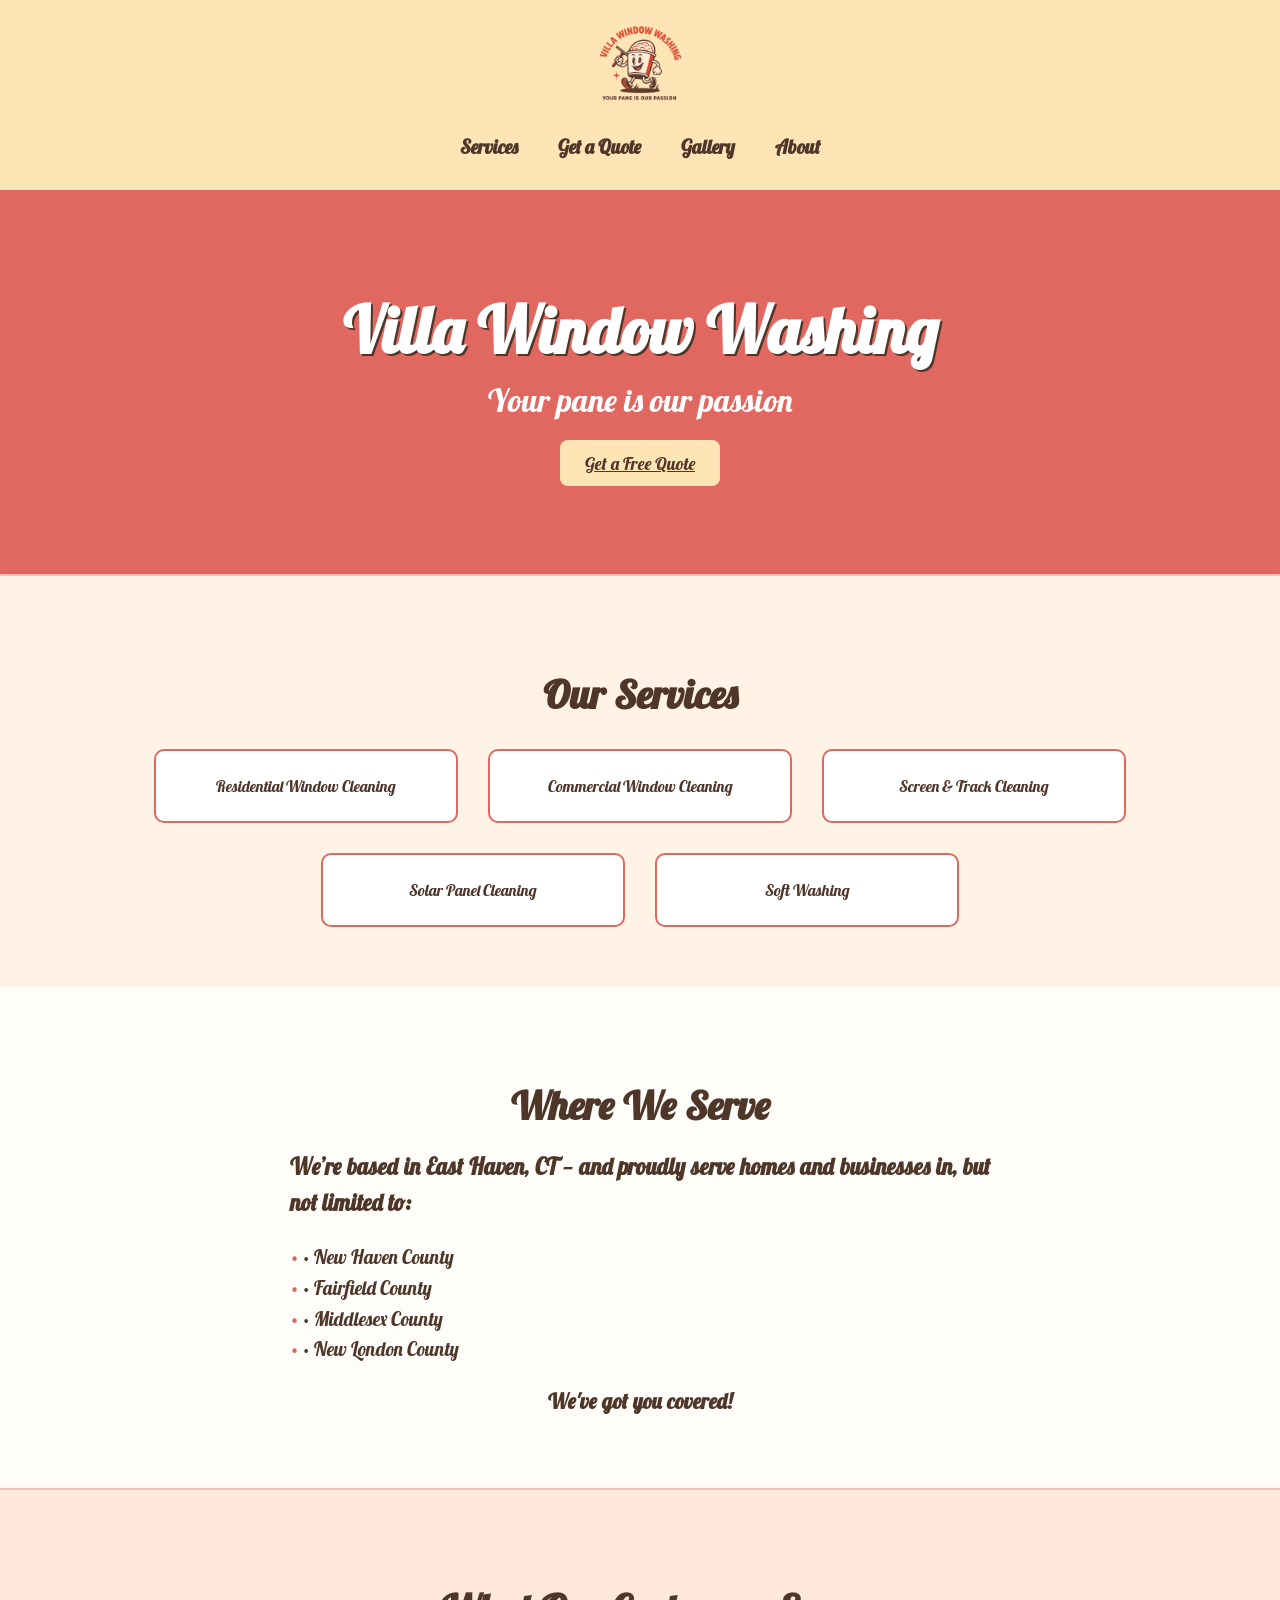
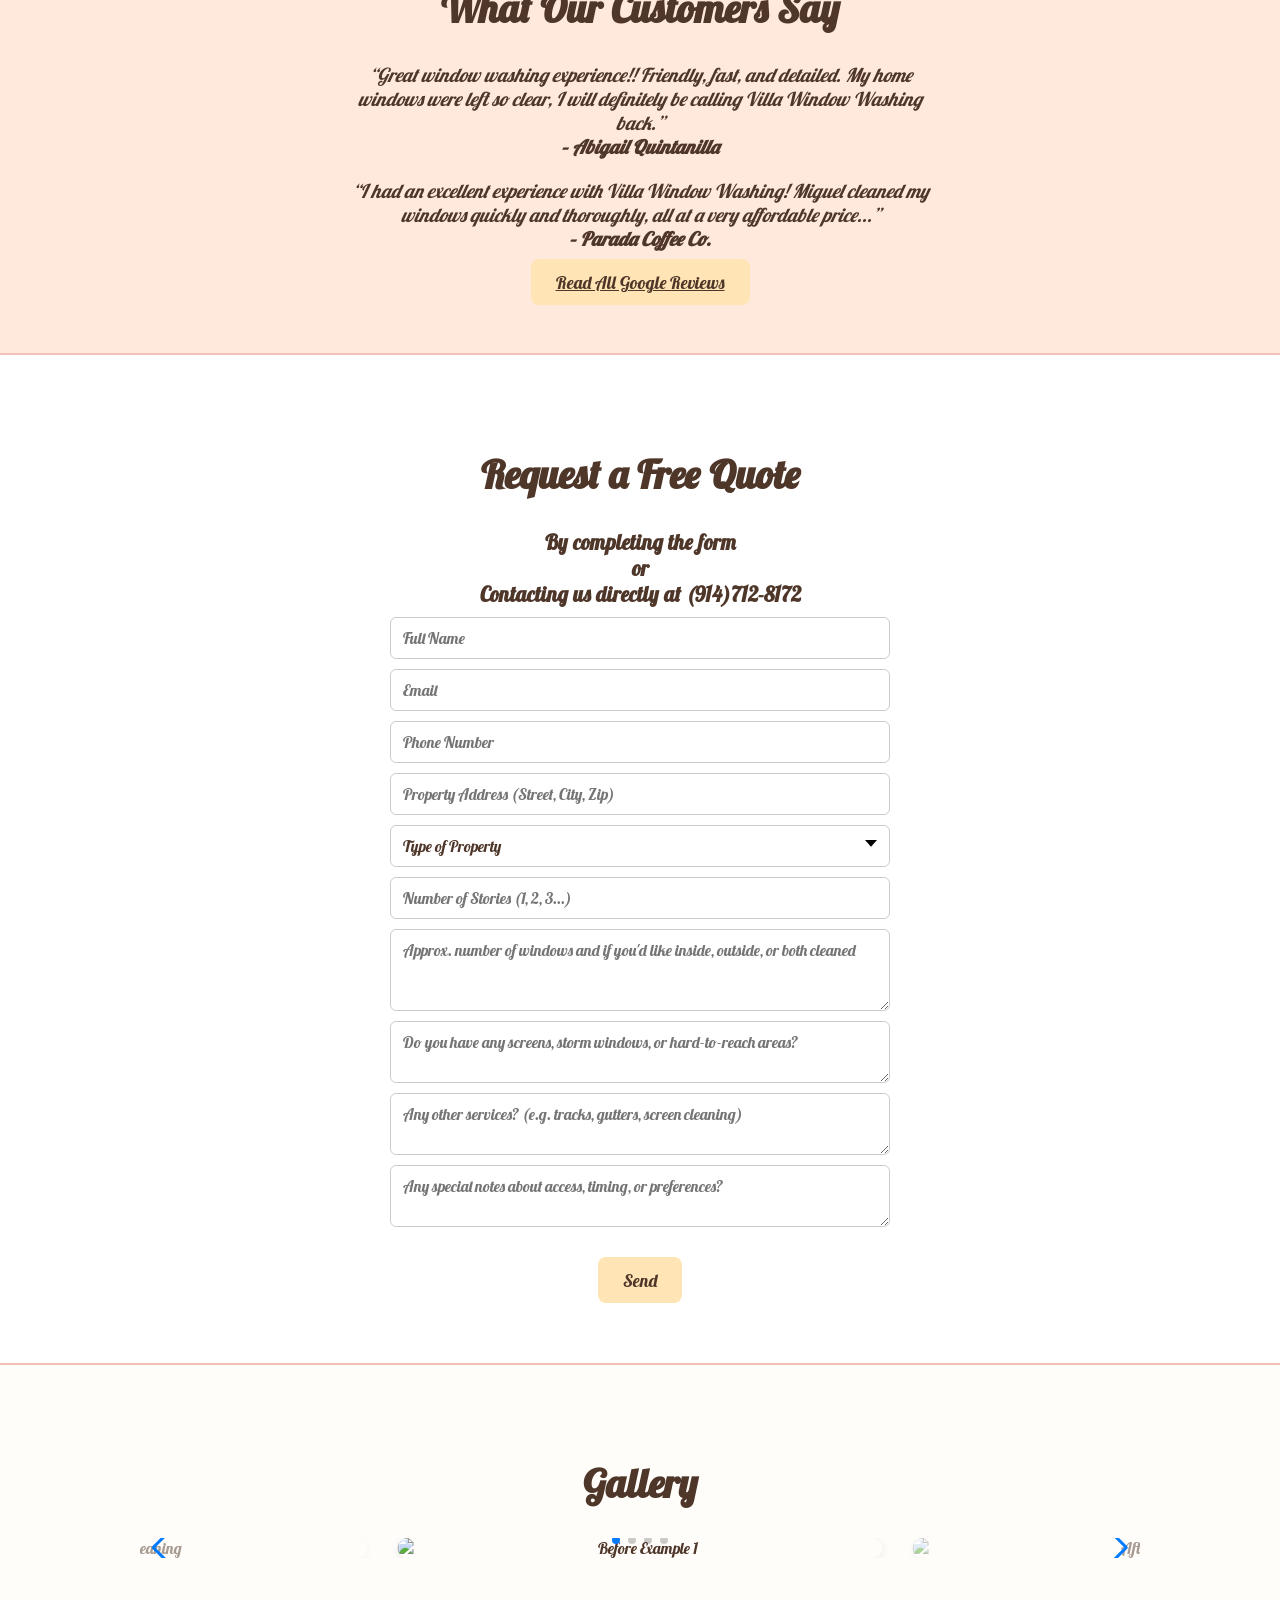
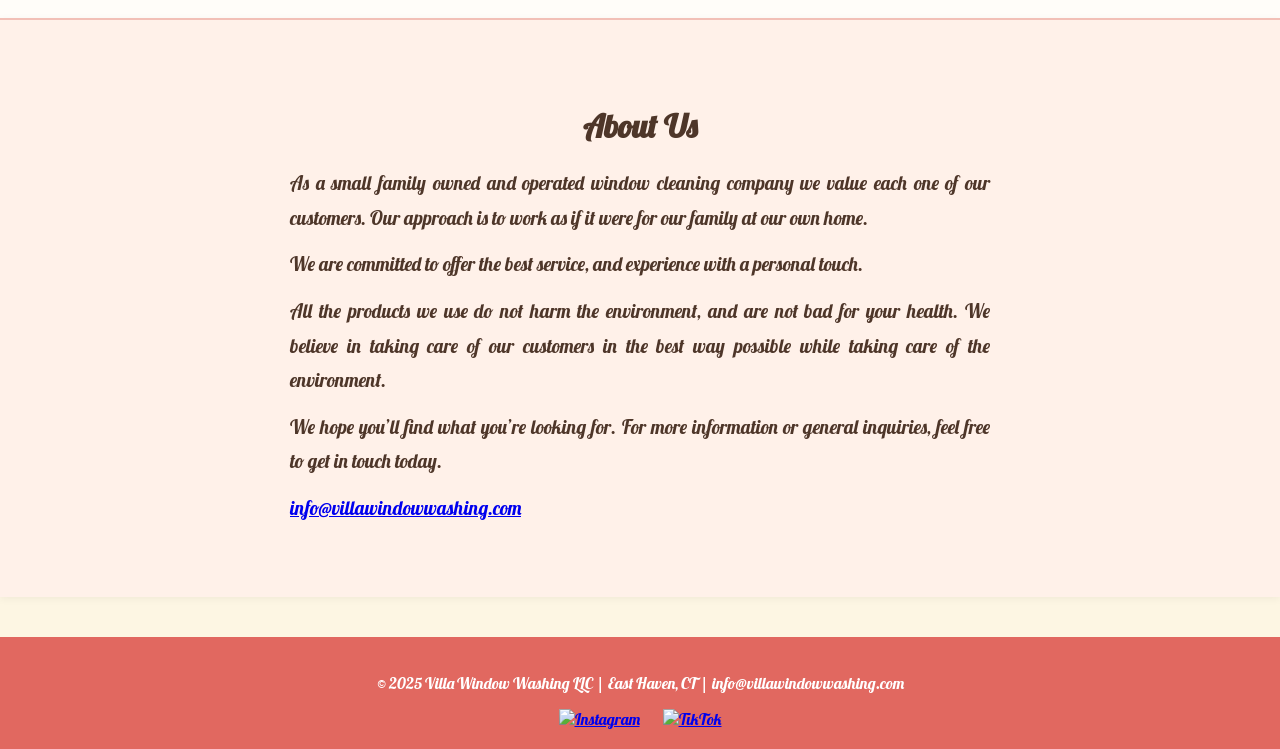
==== index.html @ 7e2fa20b "Update index.html" ====
<!DOCTYPE html>
<html lang="en">
<head>
  <meta charset="UTF-8" />
  <meta name="viewport" content="width=device-width, initial-scale=1.0" />

  <title>Villa Window Washing | East Haven Window Cleaning Services</title>

  <!-- SEO Meta Tags -->
  <meta name="description" content="Professional window cleaning in Southern Connecticut — serving East Haven, New Haven, Branford, Guilford & nearby towns. Free quotes!" />
  <meta name="keywords" content="window cleaning, Connecticut, New Haven, Fairfield CT, Clinton CT, Guilford CT, East Haven CT, window washing, Villa Window Washing, residential window cleaning, commercial window washing, villa window cleaning, commercial window cleaning" />
  <meta name="author" content="Villa Window Washing LLC" />
  <meta name="robots" content="index, follow" />
  <link rel="canonical" href="https://www.villawindowwashing.com/" />

  <!-- Favicon -->
  <link rel="icon" type="image/png" href="https://villawindowwashing.com/bucket3.png">

  <!-- Open Graph Meta Tags (for social sharing) -->
  <meta property="og:type" content="website" />
  <meta property="og:title" content="Villa Window Washing" />
  <meta property="og:description" content="Crystal-clear window cleaning for homes and businesses in Connecticut, satisfaction guaranteed." />
  <meta property="og:image" content="https://villawindowwashing.com/bucket6.png" />
  <meta property="og:url" content="https://villawindowwashing.com" />
  <meta property="og:site_name" content="Villa Window Washing" />

  <!-- Fonts -->
  <link href="https://fonts.googleapis.com/css2?family=Lobster&display=swap" rel="stylesheet" />

    <!-- Swiper CSS -->
<link rel="stylesheet" href="https://unpkg.com/swiper@8/swiper-bundle.min.css" />
  
  <!-- AOS Library -->
<link href="https://cdn.jsdelivr.net/npm/aos@2.3.4/dist/aos.css" rel="stylesheet">
<link rel="icon" type="image/png" href="bucket3.png">
</head>



  <style>
    body {
      margin: 0;
      font-family: 'Lobster', cursive;
      background-color: #fdf6e3;
      color: #4e3629;
    }

    header {
      background-color: #ffe4b5;
      position: sticky;
      top: 0;
      z-index: 1000;
      padding: 15px 0;
      text-align: center;
    }

    nav ul {
      list-style: none;
      padding: 0;
      display: flex;
      justify-content: center;
      gap: 40px;
    }

    nav a {
      text-decoration: none;
      color: #4e3629;
      font-weight: bold;
      font-size: 1.2em;
    }

    #hero {
      background-color: #e16860;
      text-align: center;
      padding: 100px 20px;
      color: white;
    }

    #hero h1 {
      font-size: 4em;
      margin: 0;
      text-shadow: 2px 2px 0 #4e3629;
    }

    #hero p {
      font-size: 2em;
      margin-top: 10px;
    }

    .cta-button {
      background-color: #ffe4b5;
      color: #4e3629;
      padding: 12px 25px;
      font-size: 1.1em;
      border: none;
      border-radius: 8px;
      margin-top: 25px;
      cursor: pointer;
      font-family: 'Lobster', cursive;
    }

    .section {
      padding: 60px 20px;
      text-align: center;
    }

    .section h2 {
      font-size: 2.5em;
      margin-bottom: 30px;
    }

    .services {
      display: flex;
      flex-wrap: wrap;
      justify-content: center;
      gap: 30px;
    }

    .service-box {
      background-color: #fff;
      border: 2px solid #e16860;
      padding: 25px;
      border-radius: 10px;
      width: 250px;
    }

    #testimonials blockquote {
      font-style: italic;
      font-size: 1.2em;
      margin: 20px auto;
      max-width: 600px;
    }
    
    #services,
    #about
      {
      scroll-margin-top: 100px; /* Adjust value based on your header height */
    }
    #quote
      {
      scroll-margin-top: 200px;
    }
    
    #gallery {
     scroll-margin-top: 200px;
    }

    #quote-form input,
    #quote-form select,
    #quote-form textarea {
        display: block;
        width: 90%;
        max-width: 500px;
        margin: 10px auto;
        padding: 10px 12px;
        font-size: 1em;
        font-family: 'Lobster', cursive;
        color: #4e3629;
        border: 1px solid #ccc;
        border-radius: 6px;
        background-color: #fff;
        box-sizing: border-box;
      }

  #quote-form select {
        appearance: none;
        background-image: url('data:image/svg+xml;utf8,<svg fill="black" viewBox="0 0 140 140" xmlns="http://www.w3.org/2000/svg"><polygon points="0,0 140,0 70,80" /></svg>');
        background-repeat: no-repeat;
        background-position: right 12px center;
        background-size: 12px;
        padding-right: 30px;
      }

#quote-form textarea {
  resize: vertical;
  min-height: 60px;
}

#quote-form button.cta-button {
  margin-top: 20px;
}

  

    #quote h3 {
        font-size: 1.5em;
        margin: 0;
    }

        #gallery {
  background-color: #fffdf9;
}

.gallery-grid {
  display: grid;
  grid-template-columns: repeat(auto-fit, minmax(250px, 1fr));
  gap: 20px;
  max-width: 1000px;
  margin: 0 auto;
}

.gallery-grid img {
  width: 100%;
  height: 500px;
  object-fit: cover;
  border-radius: 10px;
  box-shadow: 0 2px 8px rgba(0,0,0,0.08);
  transition: transform 0.3s ease;
}

.gallery-grid img:hover {
  transform: scale(1.03);
}

.mySwiper {
  width: 90%;
  max-width: 1000px;
  margin: 0 auto;
}

.mySwiper img {
  width: auto;
  max-width: 100%;
  height: auto;
  max-height: 500px; /* or adjust as needed */
  margin: 0 auto;
  display: block;
  border-radius: 10px;
  box-shadow: 0 2px 8px rgba(0,0,0,0.08);
}

.swiper-slide {
  opacity: 0.5;
  transform: scale(0.9);
  transition: opacity 0.3s ease;
}

.swiper-slide-active {
  opacity: 1;
  transform: scale(1);
}

    


    #about h2 {
      font-size: 2em;
      font-weight: bold;
      margin-bottom: 20px;
      color: #4e3629;
    }

  #about p {
      font-size: 1.2em;
      line-height: 1.8;
      text-align: justify;
      margin: 12px auto;
      max-width: 700px;
      color: #4e3629;
    }


    footer {
      background-color: #e16860;
      color: white;
      text-align: center;
      padding: 20px;
      margin-top: 40px;
    }
    #locations {
  padding: 60px 20px;
  background-color: #fff9f0;
  text-align: center;
  color: #4e3629;
}

    #locations h2 {
    font-size: 2.5em;
  margin-bottom: 20px;
  color: #4e3629;
}

#locations p {
  font-size: 1.4em;
  line-height: 1.6;
  margin: 10px auto;
  max-width: 700px;
  text-align: justify;
}

#locations ul {
  list-style: none;
  padding: 0;
  margin: 20px auto;
  max-width: 700px;
  font-size: 1.2em;
  line-height: 1.6;
  text-align: left;
}

#locations ul li::before {
  content: "• ";
  color: #e16860;
  font-weight: bold;
}
#services {
  background-color: #fff3e6;  /* darker beige */
  box-shadow: 0 2px 8px rgba(0,0,0,0.05);
}

#locations {
  background-color: #fffdf9;  /* lighter */
}

#testimonials {
  background-color: #ffe8dc;  /* slightly darker peach tone */
  box-shadow: 0 2px 8px rgba(0,0,0,0.05);

}

#quote {
  background-color: #ffffff;  /* white */
}

#about {
  background-color: #fff0eadc;  /* soft coral-tinted light */
  box-shadow: 0 2px 8px rgba(0,0,0,0.05);

}

footer {
  background-color: #e16860;  /* bold coral */
  color: white;
}

.section {
  border-top: 2px solid #f2c0b7;

}
    .socials {
  margin-top: 15px;
}

.socials a {
  display: inline-block;
  margin: 0 10px;
}

.socials img {
  width: 32px;
  height: 32px;
  transition: transform 0.2s ease;
}

.socials img:hover {
  transform: scale(1.2);
}


    @media (max-width: 768px) {
      #hero h1 {
        font-size: 2.5em;
      }
      #hero p {
      font-size: 1.1em;
      }

      .services {
        flex-direction: column;
        align-items: center;
      }
    }
      #quote h3 {
        font-size: 1.3em;
      }
    html {
      scroll-behavior: smooth;
    }
  @media (max-width: 768px) {
    #services,
    #quote,
    #about
    {
      scroll-margin-top: 250px;
    }
  }


  </style>
</head>
<script src="https://cdn.jsdelivr.net/npm/aos@2.3.4/dist/aos.js"></script>
  <script type="application/ld+json">
{
  "@context": "https://schema.org",
  "@type": "Organization",
  "name": "Villa Window Washing LLC",
  "url": "https://villawindowwashing.com",
  "logo": "https://villawindowwashing.com/bucket3.png"
}
</script>

<body>
  <header>
    <img src="bucket3.png" alt="Villa Logo" style="height: 100px;">
    <nav>
      <ul>
        <li><a href="#services">Services</a></li>
        <li><a href="#quote">Get a Quote</a></li>
        <li><a href="#gallery">Gallery</a></li>
        <li><a href="#about">About</a></li>
      </ul>
    </nav>
  </header>

  <section id="hero" data-aos="fade-up">
    <h1>Villa Window Washing</h1>
    <p>Your pane is our passion</p>
    <a href="#quote" class="cta-button">Get a Free Quote</a>
  </section>

  <section id="services" class="section" data-aos="fade-up">
    <h2>Our Services</h2>
    <div class="services">
      <div class="service-box">Residential Window Cleaning</div>
      <div class="service-box">Commercial Window Cleaning</div>
      <div class="service-box">Screen & Track Cleaning</div>
      <div class="service-box">Solar Panel Cleaning</div>
      <div class="service-box">Soft Washing</div>

    </div>
  </section>

  <section id="locations" data-aos="fade-up">
    <h2>Where We Serve</h2>
    <p><strong>We’re based in East Haven, CT — and proudly serve homes and businesses in, but not limited to:</strong></p>
    <p></p>
    <ul style="list-style: none; padding: 0; font-size: 1.2em;">
      <li>• New Haven County</li>
      <li>• Fairfield County</li>
      <li>• Middlesex County</li>
      <li>• New London County</li>
    </ul>
    <p style="text-align: center; font-weight: bold; font-size: 1.3em; margin-top: 20px;">
        We've got you covered!
      </p>
  </section>
  

  <section id="testimonials" class="section" data-aos="fade-up">
    <h2>What Our Customers Say</h2>
    <blockquote>
      “Great window washing experience!! Friendly, fast, and detailed. My home windows were left so clear, I will definitely be calling Villa Window Washing back.”<br>
      <strong>– Abigail Quintanilla</strong>
    </blockquote>
    <blockquote>
      “I had an excellent experience with Villa Window Washing! Miguel cleaned my windows quickly and thoroughly, all at a very affordable price...”<br>
      <strong>– Parada Coffee Co.</strong>
    </blockquote>
    <a href="https://www.google.com/maps/place/Villa+Window+Washing+LLC/@41.4998729,-73.416877,203347m/data=!3m1!1e3!4m16!1m9!3m8!1s0xaaefccac3e8a5413:0x4b70f8e5b8cc8517!2sVilla+Window+Washing+LLC!8m2!3d41.500727!4d-72.757507!9m1!1b1!16s%2Fg%2F11xctld9f6!3m5!1s0xaaefccac3e8a5413:0x4b70f8e5b8cc8517!8m2!3d41.500727!4d-72.757507!16s%2Fg%2F11xctld9f6?entry=ttu&g_ep=EgoyMDI1MDUxNS4wIKXMDSoASAFQAw%3D%3D" target="_blank" class="cta-button">Read All Google Reviews</a>
  </section>
  </section>

  <section id="quote" class="section" data-aos="fade-up">
    <h2>Request a Free Quote</h2>
    <h3>By completing the form</h3>
    <h3>or</h3>
    <h3>Contacting us directly at (914)712-8172</h3>
    <form id="quote-form" action="https://formsubmit.co/c811203dce3b9c7c017baad34286dbd4" method="POST">
      <input type="text" name="name" placeholder="Full Name" required autocomplete="name">
            
            <input type="email" name="email" placeholder="Email" required autocomplete="email">
            
            <input type="tel" name="phone" placeholder="Phone Number" required autocomplete="tel">
          
            <input type="text" name="address" placeholder="Property Address (Street, City, Zip)" required>
          
            <select name="property_type" required>
              <option value="">Type of Property</option>
              <option value="House">House</option>
              <option value="Apartment">Apartment</option>
              <option value="Business">Business</option>
              <option value="Other">Other</option>
            </select>
          
            <input type="number" name="stories" placeholder="Number of Stories (1, 2, 3...)" min="1" max="10">
          
            <textarea name="windows" placeholder="Approx. number of windows and if you'd like inside, outside, or both cleaned" rows="3" required></textarea>
          
            <textarea name="extras" placeholder="Do you have any screens, storm windows, or hard-to-reach areas?" rows="2"></textarea>
          
            <textarea name="additional_services" placeholder="Any other services? (e.g. tracks, gutters, screen cleaning)" rows="2"></textarea>
          
            <textarea name="scheduling_notes" placeholder="Any special notes about access, timing, or preferences?" rows="2"></textarea>
                    
            <!-- FormSubmit hidden settings -->
            <input type="hidden" name="_subject" value="New Quote Request from Website">
            <input type="hidden" name="_next" value="https://villawindowwashing.com/thank-you.html">
            <input type="hidden" name="_captcha" value="false">
            <button type="submit" class="cta-button">Send</button>

          </form>
          
  </section>

  
  <section id="gallery" class="section" data-aos="fade-up">
    <h2>Gallery</h2>
    <div class="swiper mySwiper">
  <div class="swiper-wrapper">
    <div class="swiper-slide"><img src="before.jpg" alt="Before Example 1"></div>
    <div class="swiper-slide"><img src="after.jpg" alt="After Example"></div>
    <div class="swiper-slide"><img src="Hose.jpg" alt="Water Fed Hose"></div>
    <div class="swiper-slide"><img src="Screen.jpg" alt="Screen Cleaning"></div>
  </div>
  <div class="swiper-button-next"></div>
  <div class="swiper-button-prev"></div>
  <div class="swiper-pagination"></div>
</div>
  </section>
  

  <section id="about" class="section" data-aos="fade-up">
    <h2>About Us</h2>
    <p style="max-width: 700px; margin: 0 auto; text-align: justify;">
        <p> As a small family owned and operated window cleaning company we value each one of our customers. Our approach is to work as if it were for our family at our own home. </p>

        <p>We are committed to offer the best service, and experience with a personal touch. </p>
        
        <p>All the products we use do not harm the environment, and are not bad for your health. We believe in taking care of our customers in the best way possible while taking care of the environment.</p> 
          
        <p>We hope you’ll find what you’re looking for. For more information or general inquiries, feel free to get in touch today.</p>
        <p> <a href= "mailto:info@villawindowwashing.com">info@villawindowwashing.com</a></p>
  </section>

  <footer>
    <p>&copy; 2025 Villa Window Washing LLC | East Haven, CT | info@villawindowwashing.com</p>
    
    <div class="socials">
        <a href="https://www.instagram.com/villawindowwashing" target="_blank" aria-label="Instagram">
          <img src="https://cdn-icons-png.flaticon.com/512/1384/1384063.png" alt="Instagram" />
        </a>
        <a href="https://www.tiktok.com/@villawindowwashing" target="_blank" aria-label="TikTok">
          <img src="https://cdn-icons-png.flaticon.com/512/3046/3046120.png" alt="TikTok" />
        </a>
      </div>
    
  </footer>
  <script src="https://cdn.jsdelivr.net/npm/aos@2.3.4/dist/aos.js"></script>
  <script>
    AOS.init();
  </script>
    <script src="https://unpkg.com/swiper@8/swiper-bundle.min.js"></script>
<script>
    var swiper = new Swiper(".mySwiper", {
    loop: true,
    spaceBetween: 30,
    slidesPerView: 2,      // Show partial next slide (peek effect)
    centeredSlides: true,
    autoplay: {
      delay: 5000,           // 5-second auto-slide
      speed: 800,
      disableOnInteraction: false
    },
    pagination: {
      el: ".swiper-pagination",
      clickable: true
    },
    navigation: {
      nextEl: ".swiper-button-next",
      prevEl: ".swiper-button-prev"
    }
  });

  
</script>

</body>
</html>
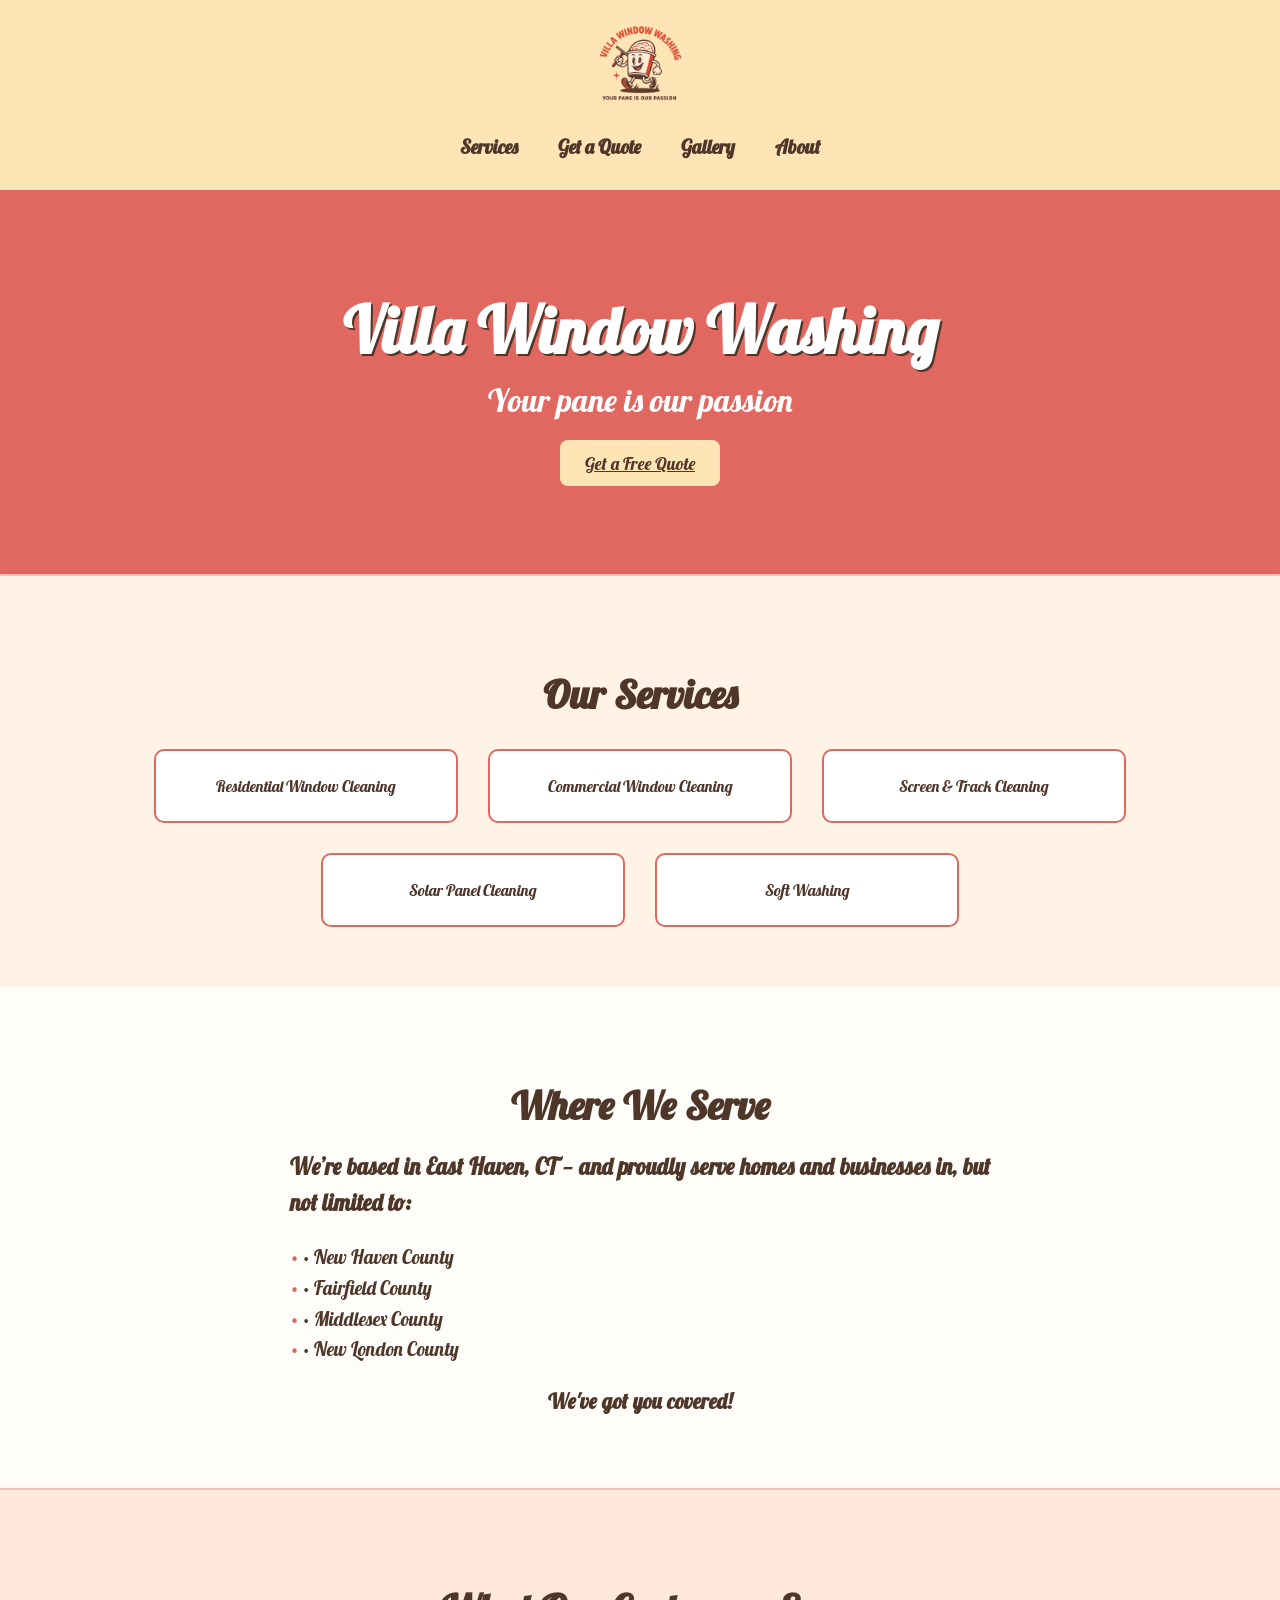
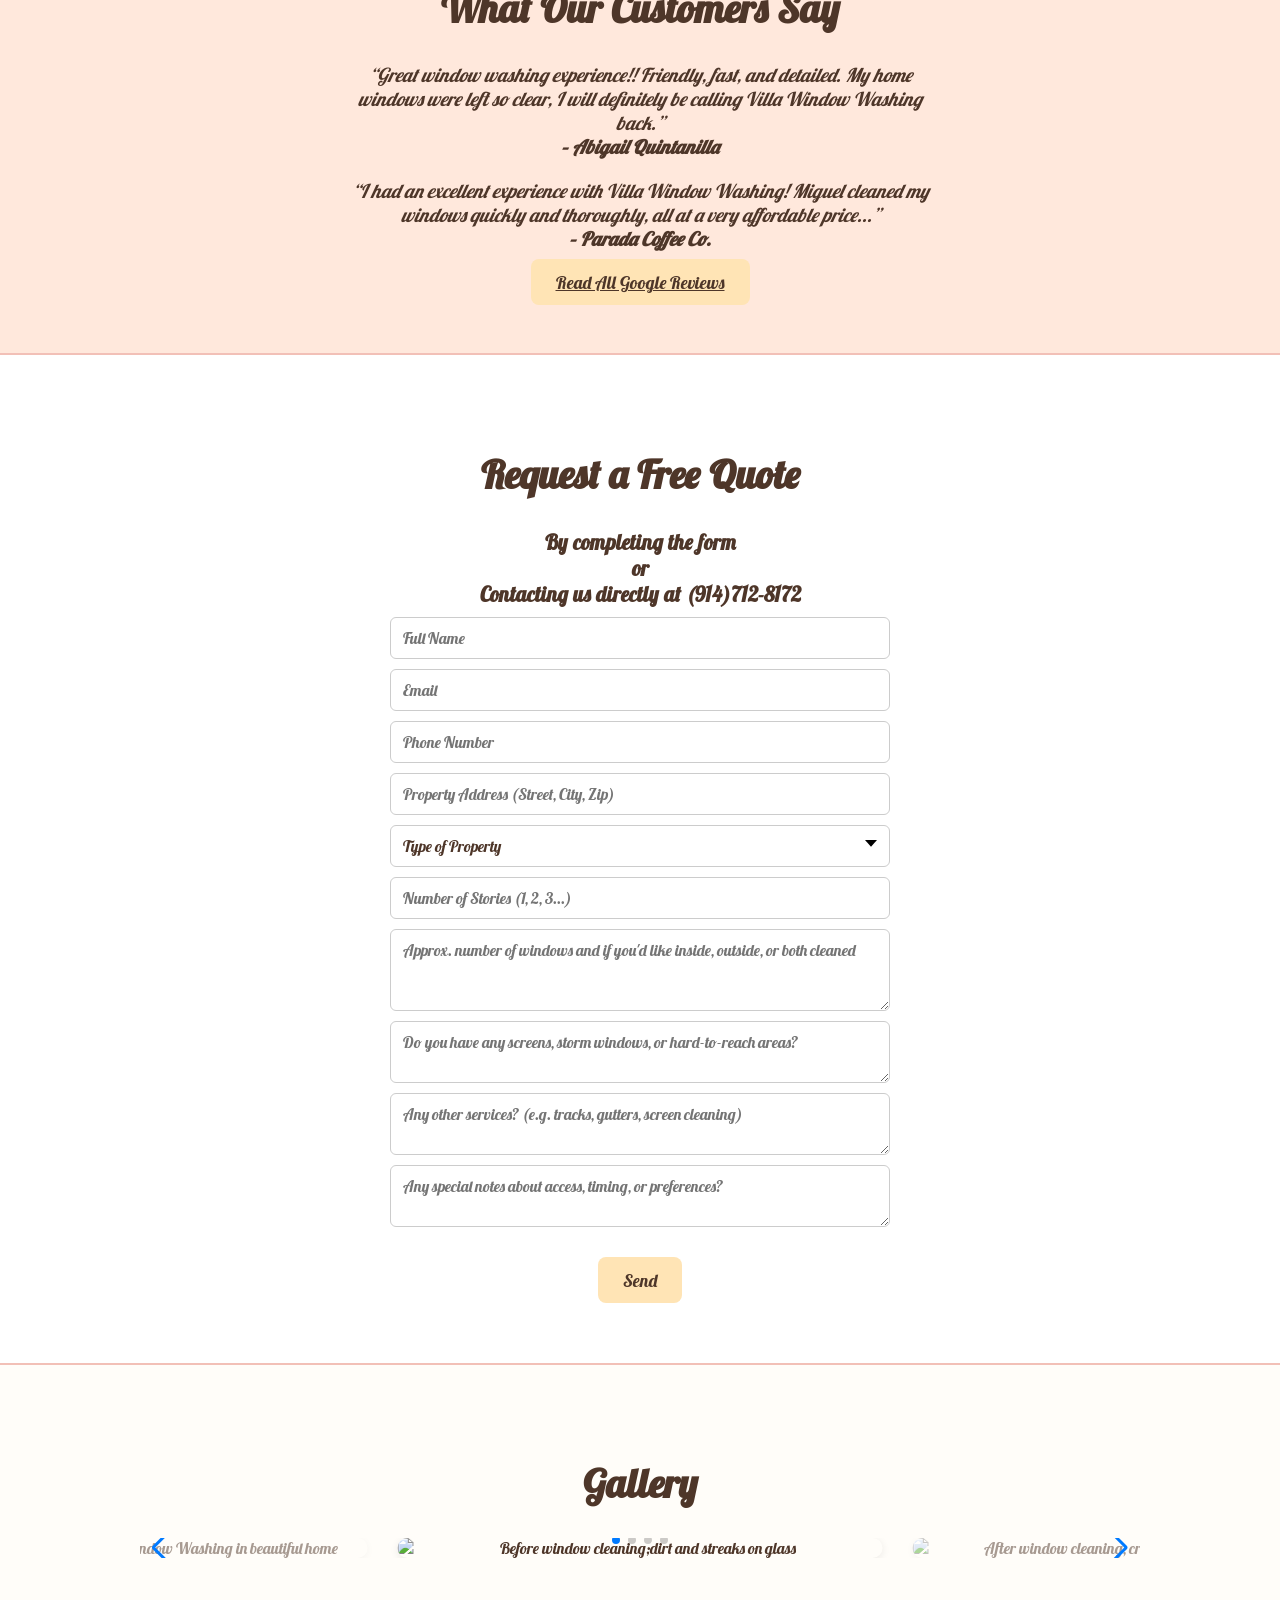
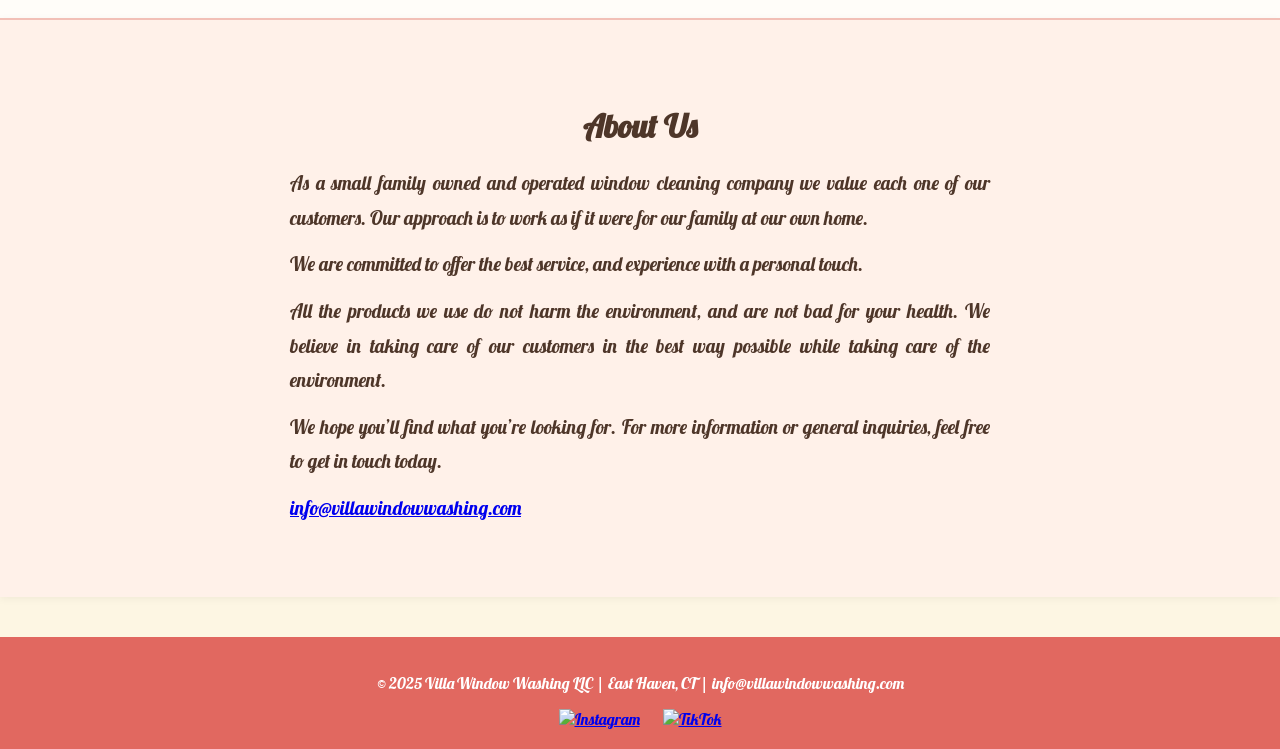
==== commit 8d979e79: "Update index.html" ====
--- a/index.html
+++ b/index.html
@@ -401,7 +401,7 @@
 
 <body>
   <header>
-    <img src="bucket3.png" alt="Villa Logo" style="height: 100px;">
+    <img src="bucket3.png" alt="Villa Window Washing logo; trusted window cleaner in all Southern CT" style="height: 100px;">
     <nav>
       <ul>
         <li><a href="#services">Services</a></li>
@@ -507,10 +507,10 @@
     <h2>Gallery</h2>
     <div class="swiper mySwiper">
   <div class="swiper-wrapper">
-    <div class="swiper-slide"><img src="before.jpg" alt="Before Example 1"></div>
-    <div class="swiper-slide"><img src="after.jpg" alt="After Example"></div>
-    <div class="swiper-slide"><img src="Hose.jpg" alt="Water Fed Hose"></div>
-    <div class="swiper-slide"><img src="Screen.jpg" alt="Screen Cleaning"></div>
+    <div class="swiper-slide"><img src="before.jpg" alt="Before window cleaning;dirt and streaks on glass"></div>
+    <div class="swiper-slide"><img src="after.jpg" alt="After window cleaning, crystal clear glass finish in CT home"></div>
+    <div class="swiper-slide"><img src="Hose.jpg" alt="Water fed pole system used by Villa Window Washing"></div>
+    <div class="swiper-slide"><img src="Screen.jpg" alt="Screen cleaning service by Villa Window Washing in beautiful home"></div>
   </div>
   <div class="swiper-button-next"></div>
   <div class="swiper-button-prev"></div>
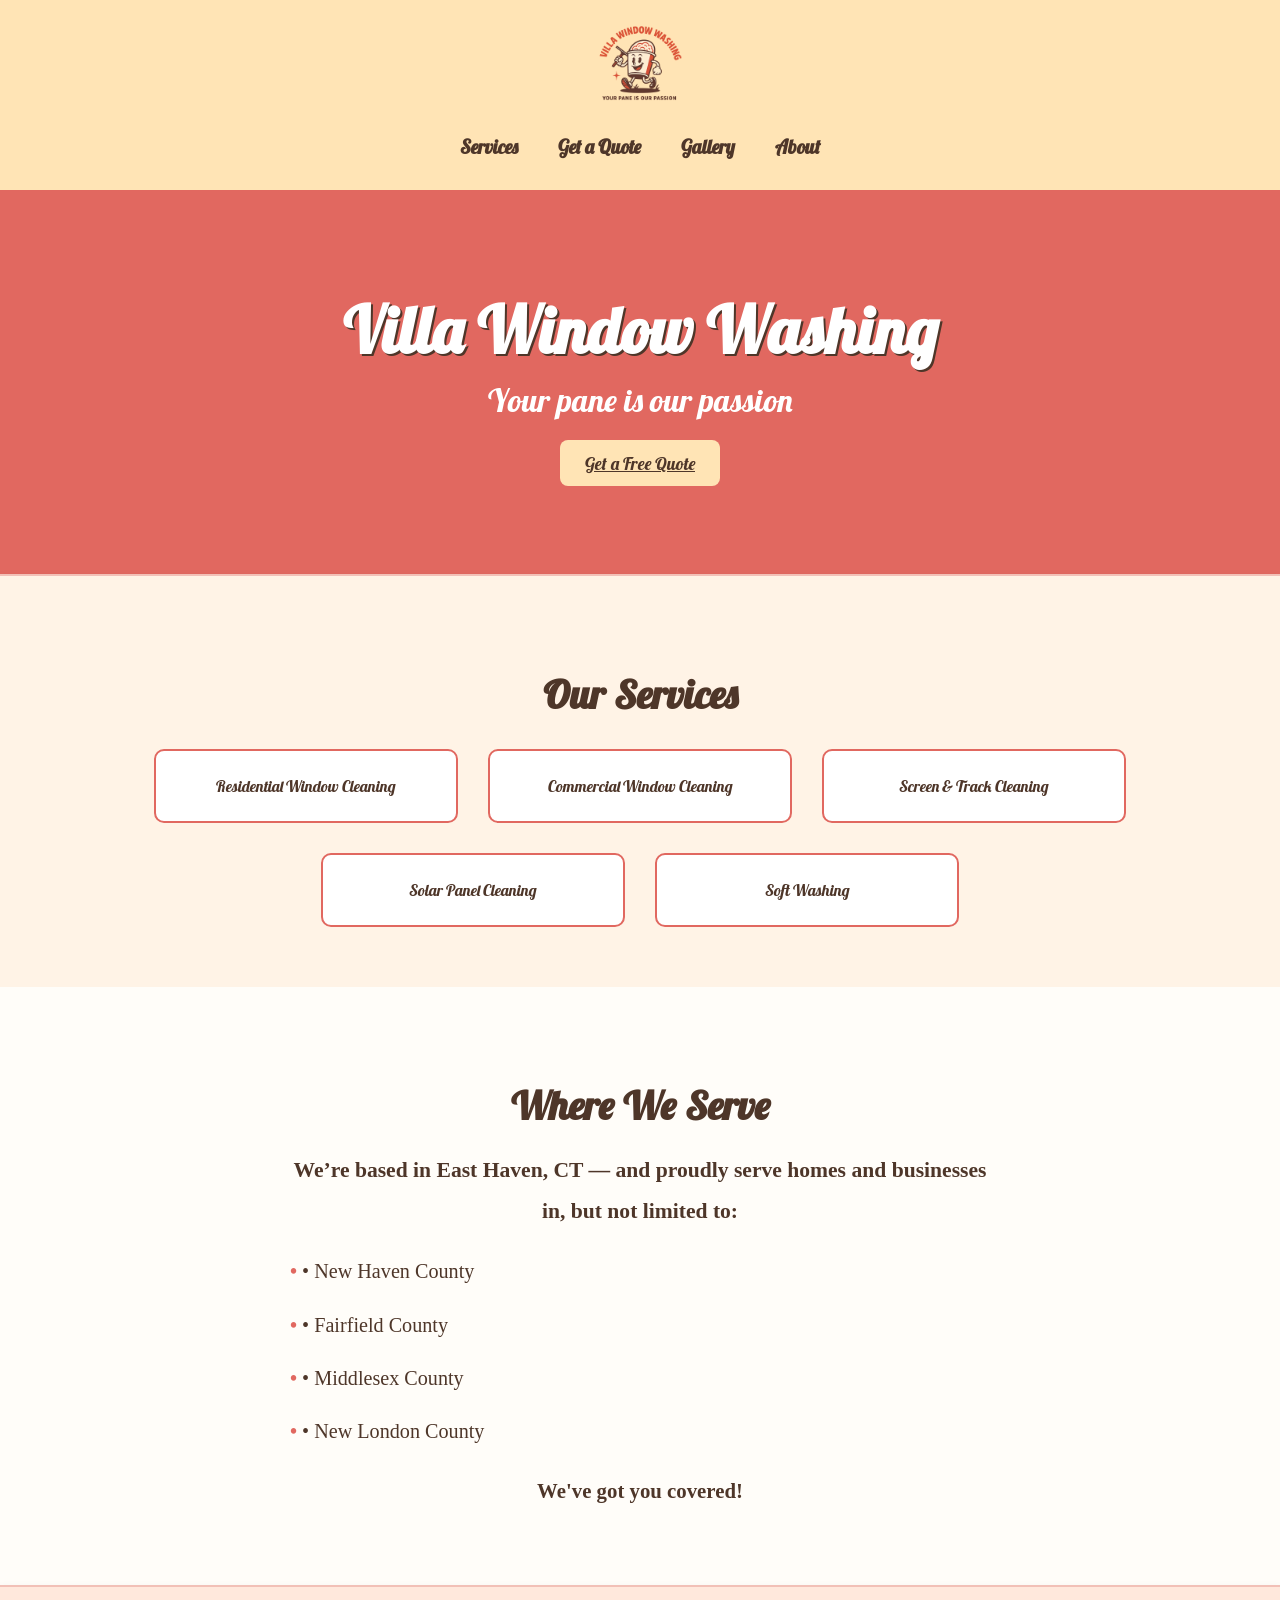
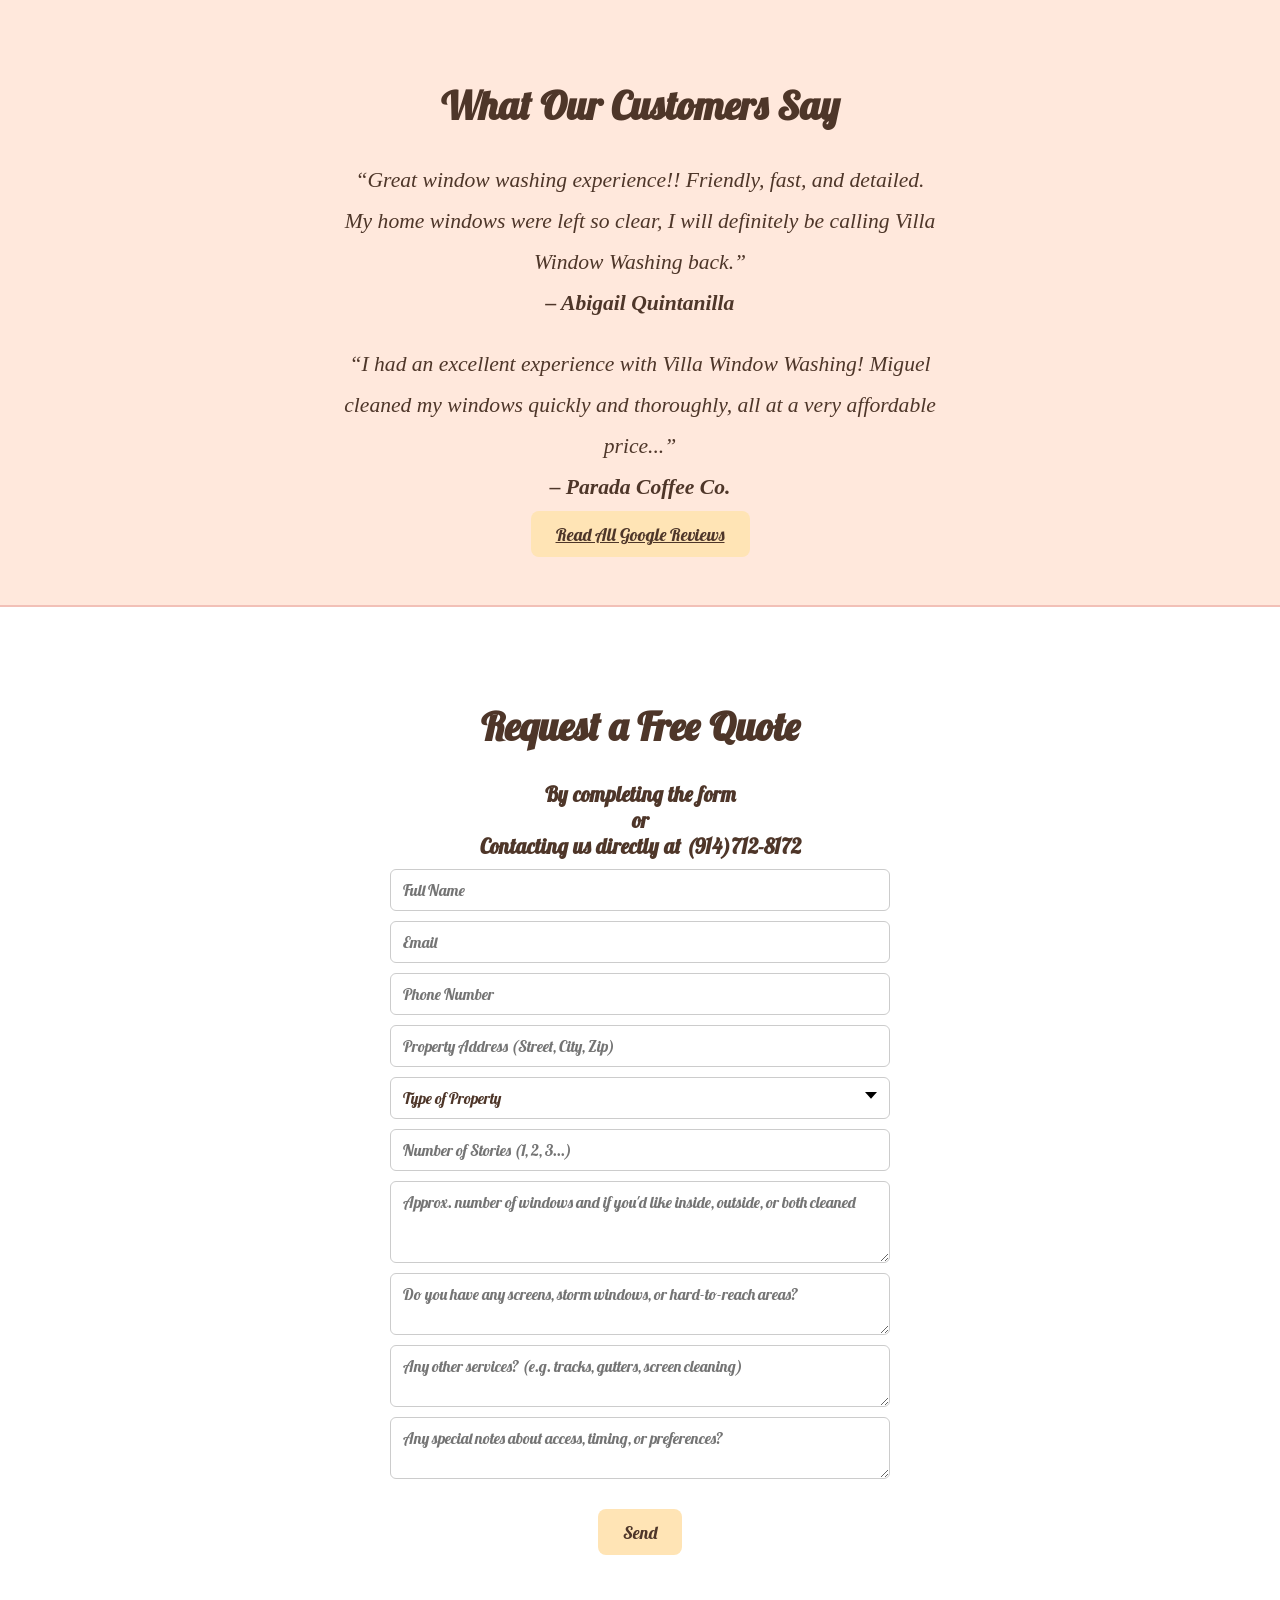
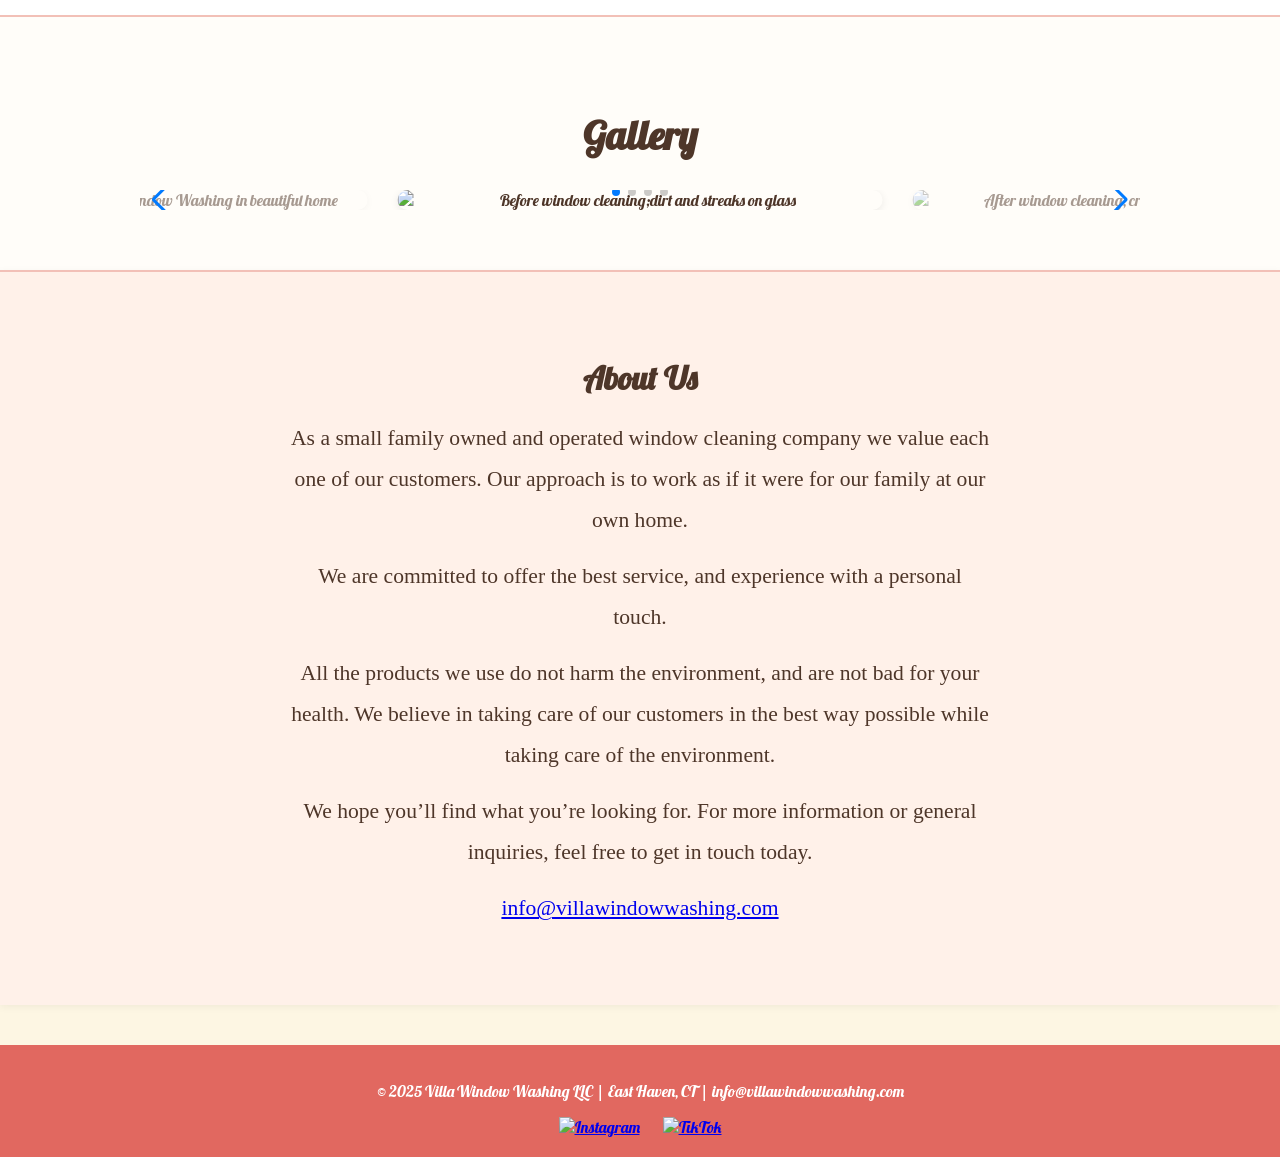
==== commit 2cb43bb3: "Update index.html" ====
--- a/index.html
+++ b/index.html
@@ -354,6 +354,29 @@
 
 .socials img:hover {
   transform: scale(1.2);
+}
+
+#about p,
+#services p,
+#locations p,
+#testimonials blockquote
+ {
+  font-family: 'Edu TAS Beginner', cursive;
+  font-size: 1.35em;
+  line-height: 1.9;
+  color: #4e3629;
+  text-align: center;
+  margin-bottom: 15px;
+}
+
+#locations li
+{
+  font-family: 'Edu TAS Beginner', cursive;
+  font-size: 1.05em;
+  line-height: 1.9;
+  color: #4e3629;
+  text-align: justify;
+  margin-bottom: 15px;
 }
 
 
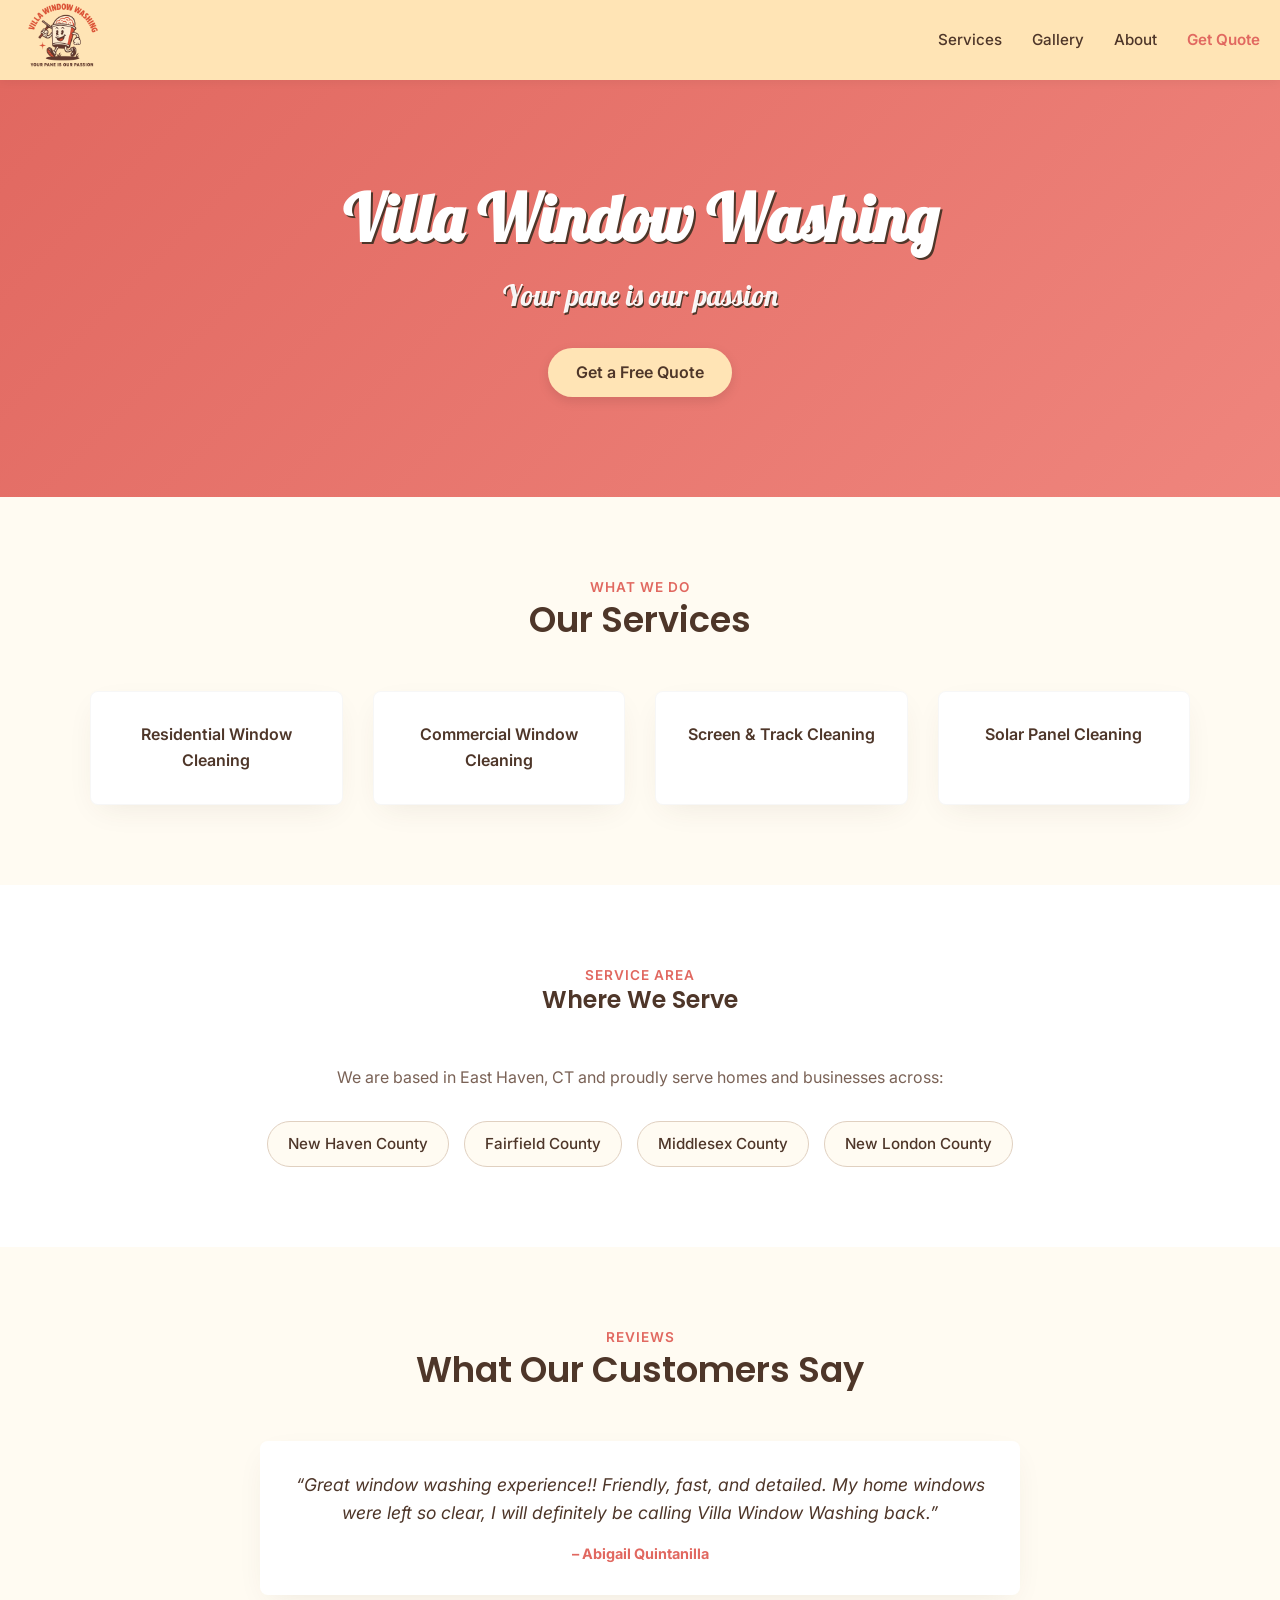
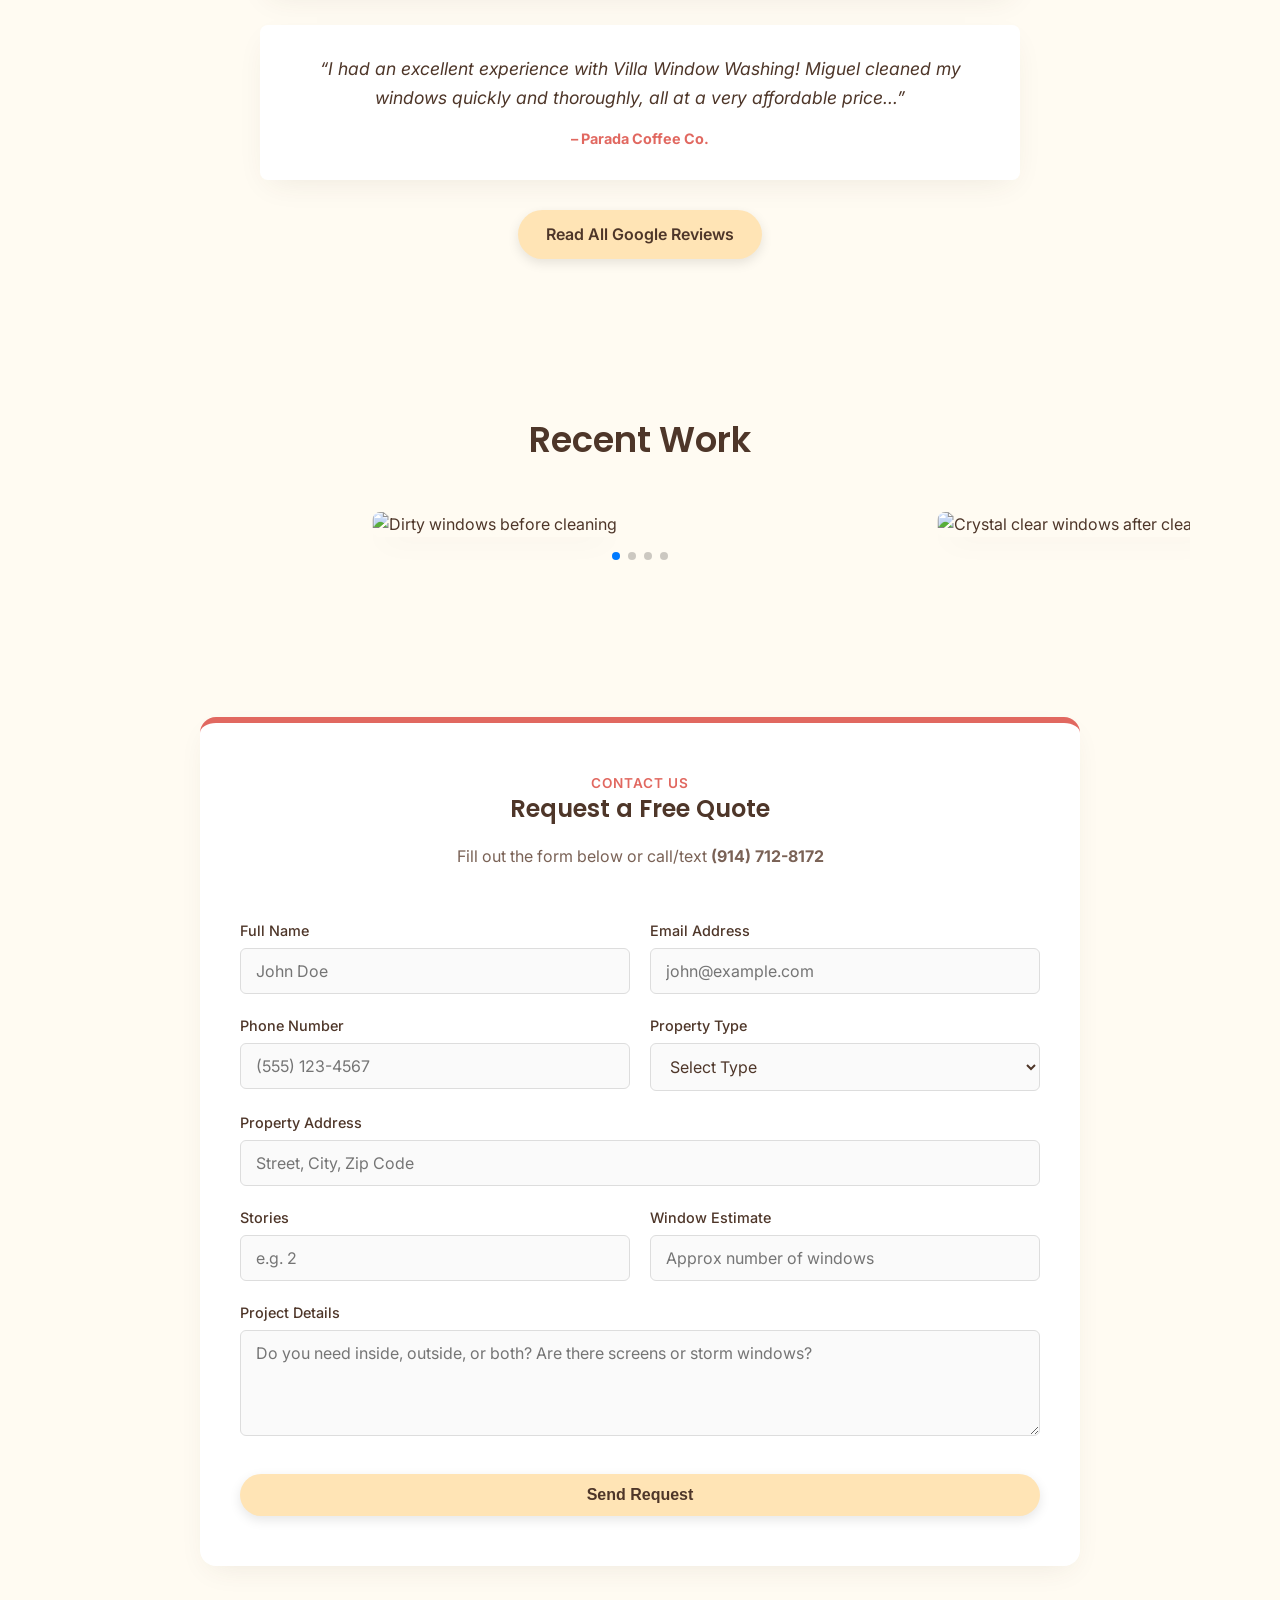
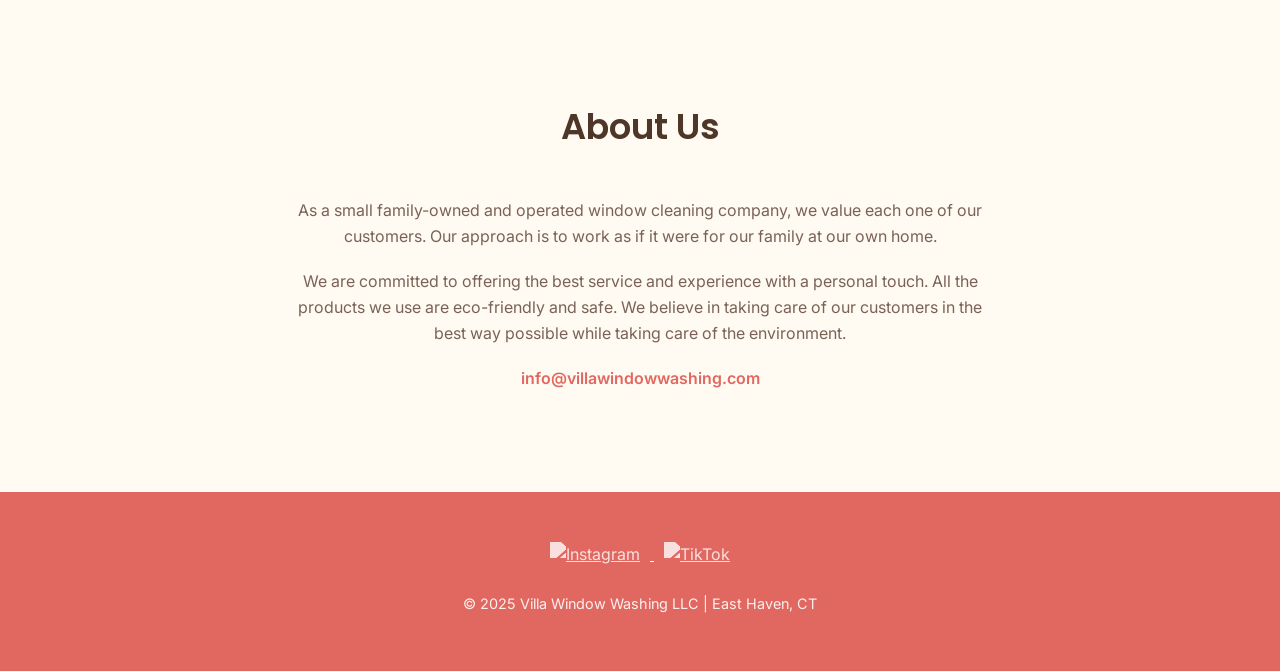
==== commit dd421219: "Update index.html New version Villa Window" ====
--- a/index.html
+++ b/index.html
@@ -6,17 +6,14 @@
 
   <title>Villa Window Washing | East Haven Window Cleaning Services</title>
 
-  <!-- SEO Meta Tags -->
   <meta name="description" content="Professional window cleaning in Southern Connecticut — serving East Haven, New Haven, Branford, Guilford & nearby towns. Free quotes!" />
-  <meta name="keywords" content="window cleaning, Connecticut, New Haven, Fairfield CT, Clinton CT, Guilford CT, East Haven CT, window washing, Villa Window Washing, residential window cleaning, commercial window washing, villa window cleaning, commercial window cleaning" />
+  <meta name="keywords" content="window cleaning, Connecticut, New Haven, Fairfield CT, Clinton CT, Guilford CT, East Haven CT, window washing, Villa Window Washing, residential window cleaning, commercial window washing" />
   <meta name="author" content="Villa Window Washing LLC" />
   <meta name="robots" content="index, follow" />
   <link rel="canonical" href="https://www.villawindowwashing.com/" />
 
-  <!-- Favicon -->
   <link rel="icon" type="image/png" href="https://villawindowwashing.com/bucket3.png">
 
-  <!-- Open Graph Meta Tags (for social sharing) -->
   <meta property="og:type" content="website" />
   <meta property="og:title" content="Villa Window Washing" />
   <meta property="og:description" content="Crystal-clear window cleaning for homes and businesses in Connecticut, satisfaction guaranteed." />
@@ -24,577 +21,583 @@
   <meta property="og:url" content="https://villawindowwashing.com" />
   <meta property="og:site_name" content="Villa Window Washing" />
 
-  <!-- Fonts -->
-  <link href="https://fonts.googleapis.com/css2?family=Lobster&display=swap" rel="stylesheet" />
-
-    <!-- Swiper CSS -->
-<link rel="stylesheet" href="https://unpkg.com/swiper@8/swiper-bundle.min.css" />
+  <link rel="preconnect" href="https://fonts.googleapis.com">
+  <link rel="preconnect" href="https://fonts.gstatic.com" crossorigin>
+  <link href="https://fonts.googleapis.com/css2?family=Inter:wght@400;500;600&family=Lobster&family=Poppins:wght@500;600;700&display=swap" rel="stylesheet">
+
+  <link rel="stylesheet" href="https://unpkg.com/swiper@8/swiper-bundle.min.css" />
   
-  <!-- AOS Library -->
-<link href="https://cdn.jsdelivr.net/npm/aos@2.3.4/dist/aos.css" rel="stylesheet">
-<link rel="icon" type="image/png" href="bucket3.png">
+  <link href="https://cdn.jsdelivr.net/npm/aos@2.3.4/dist/aos.css" rel="stylesheet">
 </head>
 
-
-
-  <style>
+<style>
+    /* --- GLOBAL VARIABLES & RESET --- */
+    :root {
+      /* Your Retro Color Palette */
+      --color-primary: #e16860;    /* Coral */
+      --color-primary-dark: #c9554d; 
+      --color-secondary: #ffe4b5;  /* Peach */
+      --color-bg: #fffbf2;         /* Warm Cream/Off-White */
+      --color-surface: #ffffff;    /* Pure White for cards */
+      --color-text-main: #4e3629;  /* Dark Brown */
+      --color-text-light: #7a6256; /* Lighter Brown for secondary text */
+      
+      /* Modern Sizing & Spacing */
+      --radius: 8px;
+      --shadow-soft: 0 10px 30px -10px rgba(78, 54, 41, 0.1);
+      --shadow-hover: 0 15px 35px -10px rgba(78, 54, 41, 0.15);
+    }
+
+    html {
+      scroll-behavior: smooth;
+    }
+
     body {
       margin: 0;
+      font-family: 'Inter', sans-serif; /* Clean, modern body font */
+      background-color: var(--color-bg);
+      color: var(--color-text-main);
+      line-height: 1.6;
+      font-size: 16px; /* Standard web readable size */
+    }
+
+    /* --- TYPOGRAPHY --- */
+    h1, h2, h3 {
+      font-family: 'Poppins', sans-serif; /* Clean geometric headers */
+      color: var(--color-text-main);
+      font-weight: 600;
+      margin-top: 0;
+      line-height: 1.2;
+    }
+
+    /* Keep Lobster ONLY for specific brand elements if desired */
+    .brand-font {
       font-family: 'Lobster', cursive;
-      background-color: #fdf6e3;
-      color: #4e3629;
-    }
-
+    }
+
+    p {
+      color: var(--color-text-light);
+      margin-bottom: 1rem;
+    }
+
+    /* --- HEADER & NAV --- */
     header {
-      background-color: #ffe4b5;
+      background-color: var(--color-secondary);
       position: sticky;
       top: 0;
       z-index: 1000;
-      padding: 15px 0;
-      text-align: center;
+      padding: 0 20px;
+      box-shadow: 0 2px 10px rgba(0,0,0,0.05);
+      display: flex;
+      align-items: center;
+      justify-content: space-between;
+      height: 80px;
+    }
+
+    .logo-container img {
+      height: 85px;
+      width: auto;
     }
 
     nav ul {
       list-style: none;
       padding: 0;
       display: flex;
-      justify-content: center;
-      gap: 40px;
+      gap: 30px;
+      margin: 0;
     }
 
     nav a {
       text-decoration: none;
-      color: #4e3629;
-      font-weight: bold;
-      font-size: 1.2em;
-    }
-
+      color: var(--color-text-main);
+      font-weight: 500;
+      font-size: 0.95rem;
+      transition: color 0.2s;
+    }
+
+    nav a:hover {
+      color: var(--color-primary);
+    }
+
+    /* Mobile Nav Handling */
+    @media (max-width: 768px) {
+        header { flex-direction: column; height: auto; padding: 15px 0; }
+        nav ul { margin-top: 15px; gap: 15px; flex-wrap: wrap; justify-content: center; }
+    }
+
+    /* --- HERO SECTION --- */
     #hero {
-      background-color: #e16860;
+      background-color: var(--color-primary);
+      /* Subtle gradient for depth, not texture */
+      background: linear-gradient(135deg, #e16860 0%, #ef857d 100%);
       text-align: center;
       padding: 100px 20px;
       color: white;
     }
 
     #hero h1 {
-      font-size: 4em;
-      margin: 0;
+      font-size: 4rem; /* Reduced from 4.5em */
+      margin-bottom: 15px;
+      color: white;
       text-shadow: 2px 2px 0 #4e3629;
+
     }
 
     #hero p {
-      font-size: 2em;
-      margin-top: 10px;
-    }
-
+      font-size: 1.8rem;
+      color: rgba(255,255,255, 0.95);
+      font-weight: 400;
+      font-family: 'Lobster', cursive;
+      text-shadow: 1.5px 1.5px 0 #4e3629;
+      max-width: 600px;
+      margin: 0 auto 30px auto;
+    }
+
+    /* --- BUTTONS --- */
     .cta-button {
-      background-color: #ffe4b5;
-      color: #4e3629;
-      padding: 12px 25px;
-      font-size: 1.1em;
+      background-color: var(--color-secondary);
+      color: var(--color-text-main);
+      padding: 12px 28px;
+      font-size: 1rem;
+      font-weight: 600;
       border: none;
-      border-radius: 8px;
-      margin-top: 25px;
+      border-radius: 50px; /* Pill shape is very modern */
       cursor: pointer;
-      font-family: 'Lobster', cursive;
-    }
-
+      display: inline-block;
+      text-decoration: none;
+      transition: all 0.2s ease;
+      box-shadow: 0 4px 12px rgba(0,0,0,0.1);
+    }
+
+    .cta-button:hover {
+      transform: translateY(-2px);
+      box-shadow: 0 6px 15px rgba(0,0,0,0.15);
+      background-color: #fff;
+    }
+
+    /* --- SECTIONS --- */
     .section {
-      padding: 60px 20px;
+      padding: 80px 20px;
+      max-width: 1100px;
+      margin: 0 auto;
+    }
+
+    .section-header {
       text-align: center;
+      margin-bottom: 50px;
     }
 
     .section h2 {
-      font-size: 2.5em;
-      margin-bottom: 30px;
-    }
-
+      font-size: 2.2rem; /* Reduced from 3em */
+      margin-bottom: 10px;
+    }
+    
+    .section-subtitle {
+        color: var(--color-primary);
+        font-weight: 600;
+        text-transform: uppercase;
+        font-size: 0.85rem;
+        letter-spacing: 1px;
+    }
+
+    /* --- SERVICES --- */
     .services {
+      display: grid;
+      grid-template-columns: repeat(auto-fit, minmax(220px, 1fr));
+      gap: 30px;
+    }
+
+    .service-box {
+      background-color: var(--color-surface);
+      padding: 30px 20px;
+      border-radius: var(--radius);
+      text-align: center;
+      font-weight: 600;
+      color: var(--color-text-main);
+      box-shadow: var(--shadow-soft);
+      transition: transform 0.2s, box-shadow 0.2s;
+      border: 1px solid rgba(0,0,0,0.03);
+    }
+
+    .service-box:hover {
+      transform: translateY(-5px);
+      box-shadow: var(--shadow-hover);
+    }
+
+    /* --- LOCATIONS --- */
+    #locations {
+      background-color: #fff;
+      padding: 80px 20px;
+      text-align: center;
+    }
+
+    .locations-grid {
       display: flex;
       flex-wrap: wrap;
       justify-content: center;
-      gap: 30px;
-    }
-
-    .service-box {
-      background-color: #fff;
-      border: 2px solid #e16860;
-      padding: 25px;
-      border-radius: 10px;
-      width: 250px;
-    }
-
-    #testimonials blockquote {
-      font-style: italic;
-      font-size: 1.2em;
-      margin: 20px auto;
-      max-width: 600px;
-    }
-    
-    #services,
-    #about
-      {
-      scroll-margin-top: 100px; /* Adjust value based on your header height */
-    }
-    #quote
-      {
-      scroll-margin-top: 200px;
-    }
-    
+      gap: 15px;
+      margin-top: 30px;
+    }
+
+    .location-tag {
+        background-color: var(--color-bg);
+        border: 1px solid #e0d0c0;
+        padding: 10px 20px;
+        border-radius: 50px;
+        color: var(--color-text-main);
+        font-size: 0.95rem;
+        font-weight: 500;
+    }
+
+    /* --- TESTIMONIALS --- */
+    .testimonial-card {
+      background: var(--color-surface);
+      padding: 30px;
+      border-radius: var(--radius);
+      box-shadow: var(--shadow-soft);
+      max-width: 700px;
+      margin: 0 auto 30px auto;
+      text-align: center;
+    }
+    
+    .testimonial-text {
+        font-style: italic;
+        font-size: 1.1rem;
+        color: var(--color-text-main);
+        margin-bottom: 15px;
+    }
+    
+    .testimonial-author {
+        font-weight: 700;
+        color: var(--color-primary);
+        font-size: 0.9rem;
+    }
+
+    /* --- GALLERY --- */
     #gallery {
-     scroll-margin-top: 200px;
+        background-color: var(--color-bg);
+    }
+    
+    .mySwiper {
+      width: 100%;
+      padding-bottom: 40px;
+    }
+    
+    .swiper-slide img {
+      width: 100%;
+      height: 350px;
+      object-fit: cover;
+      border-radius: var(--radius);
+      box-shadow: var(--shadow-soft);
+    }
+
+    /* --- QUOTE FORM --- */
+    #quote {
+        background-color: var(--color-surface);
+        border-radius: 16px;
+        box-shadow: var(--shadow-soft);
+        padding: 50px 40px;
+        margin: 60px auto;
+        max-width: 800px;
+        border-top: 6px solid var(--color-primary);
+    }
+
+    #quote-form label {
+        display: block;
+        margin-bottom: 6px;
+        font-weight: 500;
+        font-size: 0.9rem;
+        color: var(--color-text-main);
     }
 
     #quote-form input,
     #quote-form select,
     #quote-form textarea {
-        display: block;
-        width: 90%;
-        max-width: 500px;
-        margin: 10px auto;
-        padding: 10px 12px;
-        font-size: 1em;
-        font-family: 'Lobster', cursive;
-        color: #4e3629;
-        border: 1px solid #ccc;
-        border-radius: 6px;
+      width: 100%;
+      padding: 12px 15px;
+      margin-bottom: 20px;
+      font-size: 1rem;
+      font-family: 'Inter', sans-serif;
+      color: var(--color-text-main);
+      border: 1px solid #ddd;
+      border-radius: 6px;
+      background-color: #fafafa;
+      box-sizing: border-box;
+      transition: border-color 0.2s;
+    }
+
+    #quote-form input:focus,
+    #quote-form select:focus, 
+    #quote-form textarea:focus {
+        outline: none;
+        border-color: var(--color-primary);
         background-color: #fff;
-        box-sizing: border-box;
-      }
-
-  #quote-form select {
-        appearance: none;
-        background-image: url('data:image/svg+xml;utf8,<svg fill="black" viewBox="0 0 140 140" xmlns="http://www.w3.org/2000/svg"><polygon points="0,0 140,0 70,80" /></svg>');
-        background-repeat: no-repeat;
-        background-position: right 12px center;
-        background-size: 12px;
-        padding-right: 30px;
-      }
-
-#quote-form textarea {
-  resize: vertical;
-  min-height: 60px;
-}
-
-#quote-form button.cta-button {
-  margin-top: 20px;
-}
-
-  
-
-    #quote h3 {
-        font-size: 1.5em;
-        margin: 0;
-    }
-
-        #gallery {
-  background-color: #fffdf9;
-}
-
-.gallery-grid {
-  display: grid;
-  grid-template-columns: repeat(auto-fit, minmax(250px, 1fr));
-  gap: 20px;
-  max-width: 1000px;
-  margin: 0 auto;
-}
-
-.gallery-grid img {
-  width: 100%;
-  height: 500px;
-  object-fit: cover;
-  border-radius: 10px;
-  box-shadow: 0 2px 8px rgba(0,0,0,0.08);
-  transition: transform 0.3s ease;
-}
-
-.gallery-grid img:hover {
-  transform: scale(1.03);
-}
-
-.mySwiper {
-  width: 90%;
-  max-width: 1000px;
-  margin: 0 auto;
-}
-
-.mySwiper img {
-  width: auto;
-  max-width: 100%;
-  height: auto;
-  max-height: 500px; /* or adjust as needed */
-  margin: 0 auto;
-  display: block;
-  border-radius: 10px;
-  box-shadow: 0 2px 8px rgba(0,0,0,0.08);
-}
-
-.swiper-slide {
-  opacity: 0.5;
-  transform: scale(0.9);
-  transition: opacity 0.3s ease;
-}
-
-.swiper-slide-active {
-  opacity: 1;
-  transform: scale(1);
-}
-
-    
-
-
-    #about h2 {
-      font-size: 2em;
-      font-weight: bold;
-      margin-bottom: 20px;
-      color: #4e3629;
-    }
-
-  #about p {
-      font-size: 1.2em;
-      line-height: 1.8;
-      text-align: justify;
-      margin: 12px auto;
-      max-width: 700px;
-      color: #4e3629;
-    }
-
-
+    }
+    
+    @media (min-width: 768px) {
+        .form-row {
+            display: flex;
+            gap: 20px;
+        }
+        .form-row .input-group {
+            flex: 1;
+        }
+    }
+
+    /* --- ABOUT --- */
+    #about {
+        text-align: center;
+    }
+    #about p {
+        max-width: 700px;
+        margin: 0 auto 20px auto;
+        text-align: center; /* Changed from justify for better web readability */
+    }
+
+    /* --- FOOTER --- */
     footer {
-      background-color: #e16860;
+      background-color: var(--color-primary);
       color: white;
       text-align: center;
-      padding: 20px;
-      margin-top: 40px;
-    }
-    #locations {
-  padding: 60px 20px;
-  background-color: #fff9f0;
-  text-align: center;
-  color: #4e3629;
-}
-
-    #locations h2 {
-    font-size: 2.5em;
-  margin-bottom: 20px;
-  color: #4e3629;
-}
-
-#locations p {
-  font-size: 1.4em;
-  line-height: 1.6;
-  margin: 10px auto;
-  max-width: 700px;
-  text-align: justify;
-}
-
-#locations ul {
-  list-style: none;
-  padding: 0;
-  margin: 20px auto;
-  max-width: 700px;
-  font-size: 1.2em;
-  line-height: 1.6;
-  text-align: left;
-}
-
-#locations ul li::before {
-  content: "• ";
-  color: #e16860;
-  font-weight: bold;
-}
-#services {
-  background-color: #fff3e6;  /* darker beige */
-  box-shadow: 0 2px 8px rgba(0,0,0,0.05);
-}
-
-#locations {
-  background-color: #fffdf9;  /* lighter */
-}
-
-#testimonials {
-  background-color: #ffe8dc;  /* slightly darker peach tone */
-  box-shadow: 0 2px 8px rgba(0,0,0,0.05);
-
-}
-
-#quote {
-  background-color: #ffffff;  /* white */
-}
-
-#about {
-  background-color: #fff0eadc;  /* soft coral-tinted light */
-  box-shadow: 0 2px 8px rgba(0,0,0,0.05);
-
-}
-
-footer {
-  background-color: #e16860;  /* bold coral */
-  color: white;
-}
-
-.section {
-  border-top: 2px solid #f2c0b7;
-
-}
-    .socials {
-  margin-top: 15px;
-}
-
-.socials a {
-  display: inline-block;
-  margin: 0 10px;
-}
-
-.socials img {
-  width: 32px;
-  height: 32px;
-  transition: transform 0.2s ease;
-}
-
-.socials img:hover {
-  transform: scale(1.2);
-}
-
-#about p,
-#services p,
-#locations p,
-#testimonials blockquote
- {
-  font-family: 'Edu TAS Beginner', cursive;
-  font-size: 1.35em;
-  line-height: 1.9;
-  color: #4e3629;
-  text-align: center;
-  margin-bottom: 15px;
-}
-
-#locations li
-{
-  font-family: 'Edu TAS Beginner', cursive;
-  font-size: 1.05em;
-  line-height: 1.9;
-  color: #4e3629;
-  text-align: justify;
-  margin-bottom: 15px;
-}
-
-
+      padding: 40px 20px;
+    }
+    
+    footer p {
+        color: rgba(255,255,255,0.9);
+        font-size: 0.9rem;
+    }
+    
+    footer a {
+        color: white;
+        text-decoration: underline;
+    }
+
+    .socials img {
+      width: 30px;
+      height: 30px;
+      margin: 10px;
+      filter: brightness(0) invert(1); /* Make icons pure white */
+      opacity: 0.8;
+      transition: opacity 0.2s;
+    }
+    
+    .socials img:hover {
+        opacity: 1;
+    }
+
+    /* --- SCROLL OFFSET FIX --- */
+    #services, #about, #quote, #gallery {
+      scroll-margin-top: 100px;
+    }
+
+    /* --- MOBILE ADJUSTMENTS --- */
     @media (max-width: 768px) {
-      #hero h1 {
-        font-size: 2.5em;
-      }
-      #hero p {
-      font-size: 1.1em;
-      }
-
-      .services {
-        flex-direction: column;
-        align-items: center;
-      }
-    }
-      #quote h3 {
-        font-size: 1.3em;
-      }
-    html {
-      scroll-behavior: smooth;
-    }
-  @media (max-width: 768px) {
-    #services,
-    #quote,
-    #about
-    {
-      scroll-margin-top: 250px;
-    }
-  }
-
-
-  </style>
-</head>
-<script src="https://cdn.jsdelivr.net/npm/aos@2.3.4/dist/aos.js"></script>
-  <script type="application/ld+json">
-{
-  "@context": "https://schema.org",
-  "@type": "Organization",
-  "name": "Villa Window Washing LLC",
-  "url": "https://villawindowwashing.com",
-  "logo": "https://villawindowwashing.com/bucket3.png"
-}
-</script>
+      #hero h1 { font-size: 2.2rem; }
+      .section h2 { font-size: 1.8rem; }
+      #quote { padding: 30px 20px; }
+    }
+</style>
 
 <body>
-  <header>
-    <img src="bucket3.png" alt="Villa Window Washing logo; trusted window cleaner in all Southern CT" style="height: 100px;">
+
+<header>
+    <div class="logo-container">
+        <a href="#"><img src="bucket3.png" alt="Villa Window Washing logo"></a>
+    </div>
     <nav>
       <ul>
-        <li><a href="#services">Services</a></li>
-        <li><a href="#quote">Get a Quote</a></li>
-        <li><a href="#gallery">Gallery</a></li>
-        <li><a href="#about">About</a></li>
+          <li><a href="#services">Services</a></li>
+          <li><a href="#gallery">Gallery</a></li>
+          <li><a href="#about">About</a></li>
+          <li><a href="#quote" style="color: var(--color-primary); font-weight: 600;">Get Quote</a></li>
       </ul>
     </nav>
-  </header>
-
-  <section id="hero" data-aos="fade-up">
-    <h1>Villa Window Washing</h1>
-    <p>Your pane is our passion</p>
+</header>
+
+<section id="hero" data-aos="fade-in">
+    <h1 class="brand-font">Villa Window Washing</h1>
+    <p> Your pane is our passion</p>
     <a href="#quote" class="cta-button">Get a Free Quote</a>
-  </section>
-
-  <section id="services" class="section" data-aos="fade-up">
-    <h2>Our Services</h2>
-    <div class="services">
-      <div class="service-box">Residential Window Cleaning</div>
-      <div class="service-box">Commercial Window Cleaning</div>
-      <div class="service-box">Screen & Track Cleaning</div>
-      <div class="service-box">Solar Panel Cleaning</div>
-      <div class="service-box">Soft Washing</div>
-
+</section>
+
+<section id="services" class="section" data-aos="fade-up">
+  <div class="section-header">
+      <div class="section-subtitle">What We Do</div>
+      <h2>Our Services</h2>
+  </div>
+  <div class="services">
+    <div class="service-box">Residential Window Cleaning</div>
+    <div class="service-box">Commercial Window Cleaning</div>
+    <div class="service-box">Screen & Track Cleaning</div>
+    <div class="service-box">Solar Panel Cleaning</div>
+  </div>
+</section>
+
+<section id="locations" data-aos="fade-up">
+  <div class="section-header">
+      <div class="section-subtitle">Service Area</div>
+      <h2>Where We Serve</h2>
+  </div>
+  <p>We are based in East Haven, CT and proudly serve homes and businesses across:</p>
+  
+  <div class="locations-grid">
+    <span class="location-tag">New Haven County</span>
+    <span class="location-tag">Fairfield County</span>
+    <span class="location-tag">Middlesex County</span>
+    <span class="location-tag">New London County</span>
+  </div>
+</section>
+
+<section id="testimonials" class="section" data-aos="fade-up">
+  <div class="section-header">
+      <div class="section-subtitle">Reviews</div>
+      <h2>What Our Customers Say</h2>
+  </div>
+  
+  <div class="testimonial-card">
+    <div class="testimonial-text">
+      “Great window washing experience!! Friendly, fast, and detailed. My home windows were left so clear, I will definitely be calling Villa Window Washing back.”
     </div>
-  </section>
-
-  <section id="locations" data-aos="fade-up">
-    <h2>Where We Serve</h2>
-    <p><strong>We’re based in East Haven, CT — and proudly serve homes and businesses in, but not limited to:</strong></p>
-    <p></p>
-    <ul style="list-style: none; padding: 0; font-size: 1.2em;">
-      <li>• New Haven County</li>
-      <li>• Fairfield County</li>
-      <li>• Middlesex County</li>
-      <li>• New London County</li>
-    </ul>
-    <p style="text-align: center; font-weight: bold; font-size: 1.3em; margin-top: 20px;">
-        We've got you covered!
-      </p>
-  </section>
+    <div class="testimonial-author">– Abigail Quintanilla</div>
+  </div>
+
+  <div class="testimonial-card">
+    <div class="testimonial-text">
+      “I had an excellent experience with Villa Window Washing! Miguel cleaned my windows quickly and thoroughly, all at a very affordable price...”
+    </div>
+    <div class="testimonial-author">– Parada Coffee Co.</div>
+  </div>
   
-
-  <section id="testimonials" class="section" data-aos="fade-up">
-    <h2>What Our Customers Say</h2>
-    <blockquote>
-      “Great window washing experience!! Friendly, fast, and detailed. My home windows were left so clear, I will definitely be calling Villa Window Washing back.”<br>
-      <strong>– Abigail Quintanilla</strong>
-    </blockquote>
-    <blockquote>
-      “I had an excellent experience with Villa Window Washing! Miguel cleaned my windows quickly and thoroughly, all at a very affordable price...”<br>
-      <strong>– Parada Coffee Co.</strong>
-    </blockquote>
+  <div style="text-align: center; margin-top: 30px;">
     <a href="https://www.google.com/maps/place/Villa+Window+Washing+LLC/@41.4998729,-73.416877,203347m/data=!3m1!1e3!4m16!1m9!3m8!1s0xaaefccac3e8a5413:0x4b70f8e5b8cc8517!2sVilla+Window+Washing+LLC!8m2!3d41.500727!4d-72.757507!9m1!1b1!16s%2Fg%2F11xctld9f6!3m5!1s0xaaefccac3e8a5413:0x4b70f8e5b8cc8517!8m2!3d41.500727!4d-72.757507!16s%2Fg%2F11xctld9f6?entry=ttu&g_ep=EgoyMDI1MDUxNS4wIKXMDSoASAFQAw%3D%3D" target="_blank" class="cta-button">Read All Google Reviews</a>
-  </section>
-  </section>
-
-  <section id="quote" class="section" data-aos="fade-up">
-    <h2>Request a Free Quote</h2>
-    <h3>By completing the form</h3>
-    <h3>or</h3>
-    <h3>Contacting us directly at (914)712-8172</h3>
-    <form id="quote-form" action="https://formsubmit.co/c811203dce3b9c7c017baad34286dbd4" method="POST">
-      <input type="text" name="name" placeholder="Full Name" required autocomplete="name">
+  </div>
+</section>
+
+<section id="gallery" class="section" data-aos="fade-up">
+  <div class="section-header">
+      <h2>Recent Work</h2>
+  </div>
+  <div class="swiper mySwiper">
+    <div class="swiper-wrapper">
+      <div class="swiper-slide"><img src="before.jpg" alt="Dirty windows before cleaning"></div>
+      <div class="swiper-slide"><img src="after.jpg" alt="Crystal clear windows after cleaning"></div>
+      <div class="swiper-slide"><img src="Hose.jpg" alt="Water fed pole system equipment"></div>
+      <div class="swiper-slide"><img src="Screen.jpg" alt="Screen cleaning service"></div>
+    </div>
+    <div class="swiper-pagination"></div>
+  </div>
+</section>
+
+<section id="quote" data-aos="fade-up">
+  <div class="section-header">
+      <div class="section-subtitle">Contact Us</div>
+      <h2>Request a Free Quote</h2>
+      <p>Fill out the form below or call/text <strong>(914) 712-8172</strong></p>
+  </div>
+  
+  <form id="quote-form" action="https://formsubmit.co/c811203dce3b9c7c017baad34286dbd4" method="POST">
+    
+    <div class="form-row">
+        <div class="input-group">
+            <label>Full Name</label>
+            <input type="text" name="name" placeholder="John Doe" required autocomplete="name">
+        </div>
+        <div class="input-group">
+            <label>Email Address</label>
+            <input type="email" name="email" placeholder="john@example.com" required autocomplete="email">
+        </div>
+    </div>
+
+    <div class="form-row">
+        <div class="input-group">
+            <label>Phone Number</label>
+            <input type="tel" name="phone" placeholder="(555) 123-4567" required autocomplete="tel">
+        </div>
+        <div class="input-group">
+            <label>Property Type</label>
+            <select name="property_type" required>
+                <option value="">Select Type</option>
+                <option value="House">House</option>
+                <option value="Apartment">Apartment</option>
+                <option value="Business">Business</option>
+                <option value="Other">Other</option>
+            </select>
+        </div>
+    </div>
+
+    <label>Property Address</label>
+    <input type="text" name="address" placeholder="Street, City, Zip Code" required>
+    
+    <div class="form-row">
+        <div class="input-group">
+             <label>Stories</label>
+             <input type="number" name="stories" placeholder="e.g. 2" min="1" max="10">
+        </div>
+        <div class="input-group">
+             <label>Window Estimate</label>
+             <input type="text" name="windows_est" placeholder="Approx number of windows">
+        </div>
+    </div>
+
+    <label>Project Details</label>
+    <textarea name="details" placeholder="Do you need inside, outside, or both? Are there screens or storm windows?" rows="4" required></textarea>
             
-            <input type="email" name="email" placeholder="Email" required autocomplete="email">
-            
-            <input type="tel" name="phone" placeholder="Phone Number" required autocomplete="tel">
-          
-            <input type="text" name="address" placeholder="Property Address (Street, City, Zip)" required>
-          
-            <select name="property_type" required>
-              <option value="">Type of Property</option>
-              <option value="House">House</option>
-              <option value="Apartment">Apartment</option>
-              <option value="Business">Business</option>
-              <option value="Other">Other</option>
-            </select>
-          
-            <input type="number" name="stories" placeholder="Number of Stories (1, 2, 3...)" min="1" max="10">
-          
-            <textarea name="windows" placeholder="Approx. number of windows and if you'd like inside, outside, or both cleaned" rows="3" required></textarea>
-          
-            <textarea name="extras" placeholder="Do you have any screens, storm windows, or hard-to-reach areas?" rows="2"></textarea>
-          
-            <textarea name="additional_services" placeholder="Any other services? (e.g. tracks, gutters, screen cleaning)" rows="2"></textarea>
-          
-            <textarea name="scheduling_notes" placeholder="Any special notes about access, timing, or preferences?" rows="2"></textarea>
-                    
-            <!-- FormSubmit hidden settings -->
-            <input type="hidden" name="_subject" value="New Quote Request from Website">
-            <input type="hidden" name="_next" value="https://villawindowwashing.com/thank-you.html">
-            <input type="hidden" name="_captcha" value="false">
-            <button type="submit" class="cta-button">Send</button>
-
-          </form>
-          
-  </section>
-
+    <input type="hidden" name="_subject" value="New Quote Request from Website">
+    <input type="hidden" name="_next" value="https://villawindowwashing.com/thank-you.html">
+    <input type="hidden" name="_captcha" value="false">
+    
+    <button type="submit" class="cta-button" style="width: 100%; margin-top: 10px;">Send Request</button>
+  </form>
+</section>
+
+<section id="about" class="section" data-aos="fade-up">
+  <div class="section-header">
+      <h2>About Us</h2>
+  </div>
+  <p>As a small family-owned and operated window cleaning company, we value each one of our customers. Our approach is to work as if it were for our family at our own home.</p>
+
+  <p>We are committed to offering the best service and experience with a personal touch. All the products we use are eco-friendly and safe. We believe in taking care of our customers in the best way possible while taking care of the environment.</p> 
   
-  <section id="gallery" class="section" data-aos="fade-up">
-    <h2>Gallery</h2>
-    <div class="swiper mySwiper">
-  <div class="swiper-wrapper">
-    <div class="swiper-slide"><img src="before.jpg" alt="Before window cleaning;dirt and streaks on glass"></div>
-    <div class="swiper-slide"><img src="after.jpg" alt="After window cleaning, crystal clear glass finish in CT home"></div>
-    <div class="swiper-slide"><img src="Hose.jpg" alt="Water fed pole system used by Villa Window Washing"></div>
-    <div class="swiper-slide"><img src="Screen.jpg" alt="Screen cleaning service by Villa Window Washing in beautiful home"></div>
-  </div>
-  <div class="swiper-button-next"></div>
-  <div class="swiper-button-prev"></div>
-  <div class="swiper-pagination"></div>
-</div>
-  </section>
-  
-
-  <section id="about" class="section" data-aos="fade-up">
-    <h2>About Us</h2>
-    <p style="max-width: 700px; margin: 0 auto; text-align: justify;">
-        <p> As a small family owned and operated window cleaning company we value each one of our customers. Our approach is to work as if it were for our family at our own home. </p>
-
-        <p>We are committed to offer the best service, and experience with a personal touch. </p>
-        
-        <p>All the products we use do not harm the environment, and are not bad for your health. We believe in taking care of our customers in the best way possible while taking care of the environment.</p> 
-          
-        <p>We hope you’ll find what you’re looking for. For more information or general inquiries, feel free to get in touch today.</p>
-        <p> <a href= "mailto:info@villawindowwashing.com">info@villawindowwashing.com</a></p>
-  </section>
-
-  <footer>
-    <p>&copy; 2025 Villa Window Washing LLC | East Haven, CT | info@villawindowwashing.com</p>
-    
-    <div class="socials">
-        <a href="https://www.instagram.com/villawindowwashing" target="_blank" aria-label="Instagram">
-          <img src="https://cdn-icons-png.flaticon.com/512/1384/1384063.png" alt="Instagram" />
-        </a>
-        <a href="https://www.tiktok.com/@villawindowwashing" target="_blank" aria-label="TikTok">
-          <img src="https://cdn-icons-png.flaticon.com/512/3046/3046120.png" alt="TikTok" />
-        </a>
-      </div>
-    
-  </footer>
-  <script src="https://cdn.jsdelivr.net/npm/aos@2.3.4/dist/aos.js"></script>
-  <script>
-    AOS.init();
-  </script>
-    <script src="https://unpkg.com/swiper@8/swiper-bundle.min.js"></script>
+  <p style="margin-top: 20px;">
+      <a href="mailto:info@villawindowwashing.com" style="color: var(--color-primary); font-weight: 600; text-decoration: none;">info@villawindowwashing.com</a>
+  </p>
+</section>
+
+<footer>
+  <div class="socials">
+    <a href="https://www.instagram.com/villawindowwashing" target="_blank" aria-label="Instagram">
+      <img src="https://cdn-icons-png.flaticon.com/512/1384/1384063.png" alt="Instagram" />
+    </a>
+    <a href="https://www.tiktok.com/@villawindowwashing" target="_blank" aria-label="TikTok">
+      <img src="https://cdn-icons-png.flaticon.com/512/3046/3046120.png" alt="TikTok" />
+    </a>
+  </div>
+  <p>© 2025 Villa Window Washing LLC | East Haven, CT</p>
+</footer>
+
+<script src="https://cdn.jsdelivr.net/npm/aos@2.3.4/dist/aos.js"></script>
+<script src="https://unpkg.com/swiper@8/swiper-bundle.min.js"></script>
+
 <script>
-    var swiper = new Swiper(".mySwiper", {
+  AOS.init({ duration: 800, once: true });
+
+  var swiper = new Swiper(".mySwiper", {
     loop: true,
-    spaceBetween: 30,
-    slidesPerView: 2,      // Show partial next slide (peek effect)
+    spaceBetween: 20,
     centeredSlides: true,
     autoplay: {
-      delay: 5000,           // 5-second auto-slide
-      speed: 800,
+      delay: 5000,
       disableOnInteraction: false
     },
     pagination: {
       el: ".swiper-pagination",
       clickable: true
     },
-    navigation: {
-      nextEl: ".swiper-button-next",
-      prevEl: ".swiper-button-prev"
+    breakpoints: {
+        320: { slidesPerView: 1, spaceBetween: 15 },
+        768: { slidesPerView: 2, spaceBetween: 30 }
     }
   });
-
-  
 </script>
 
 </body>
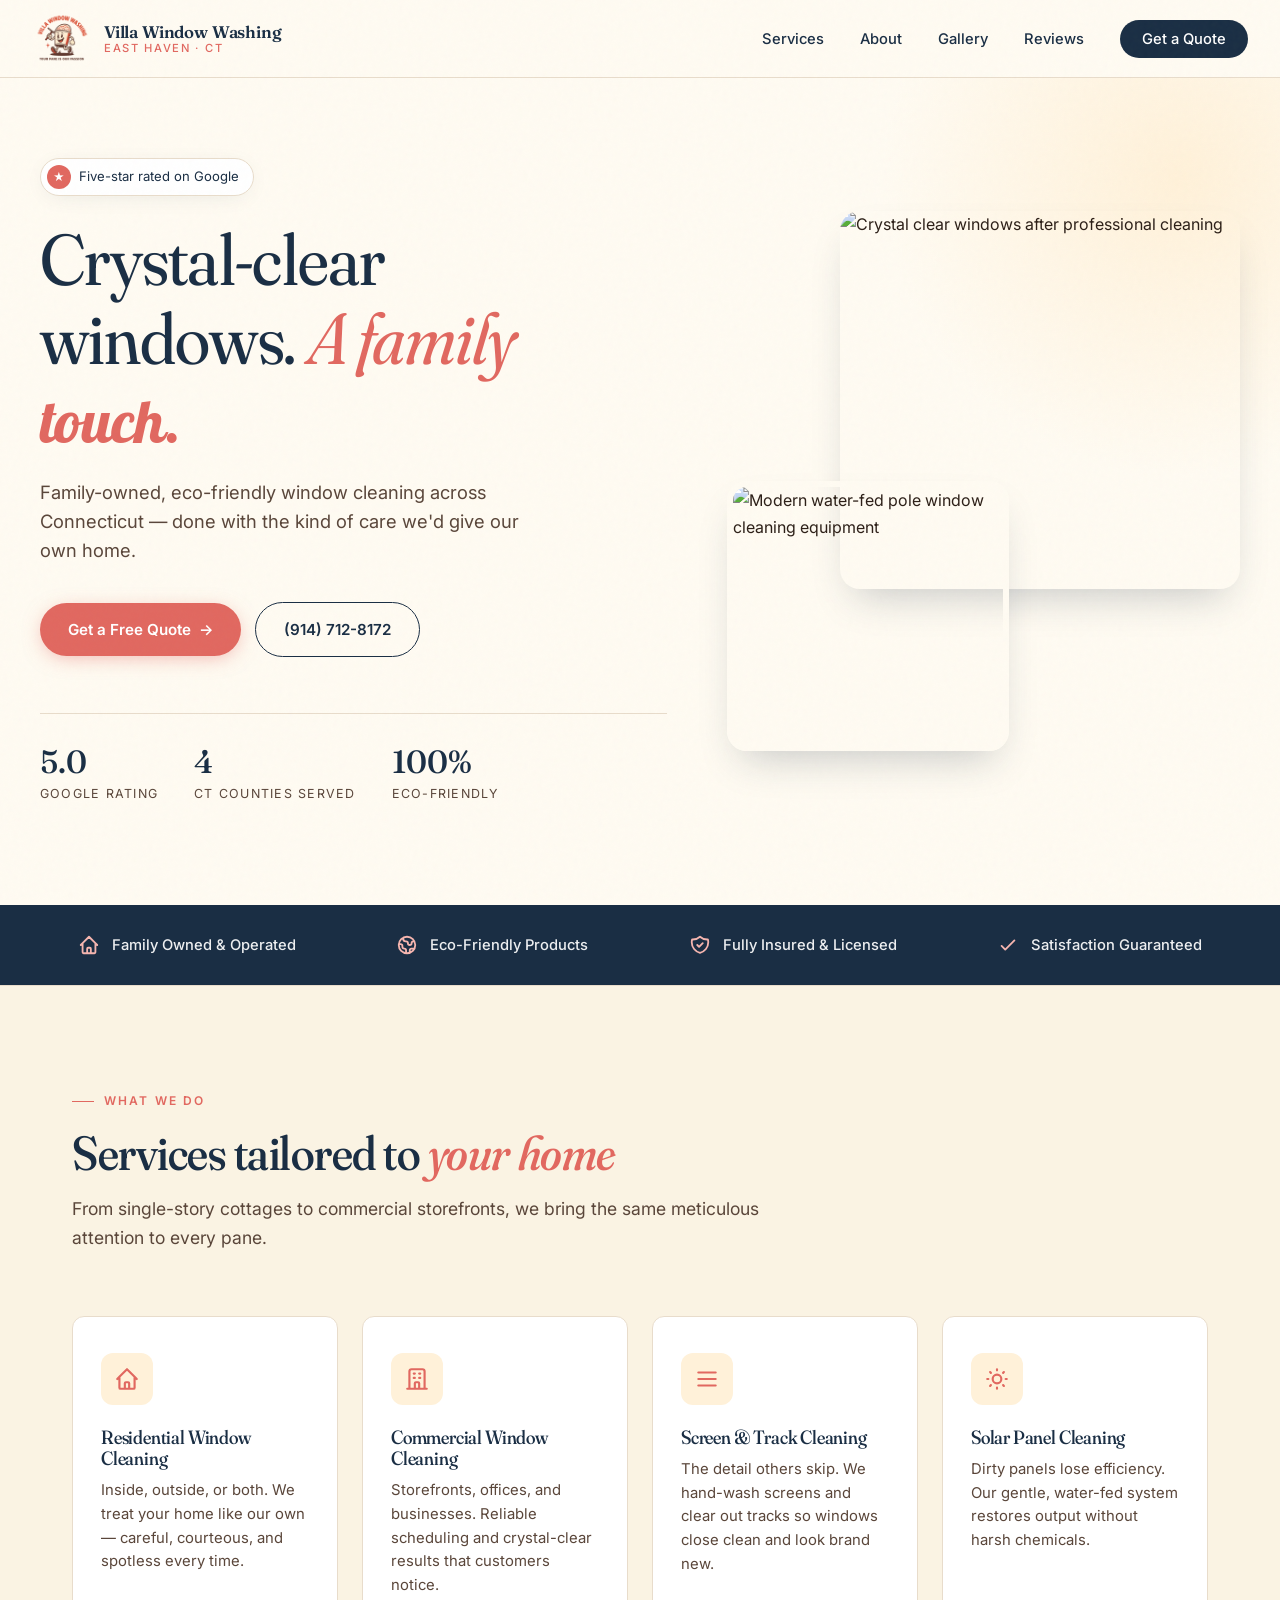
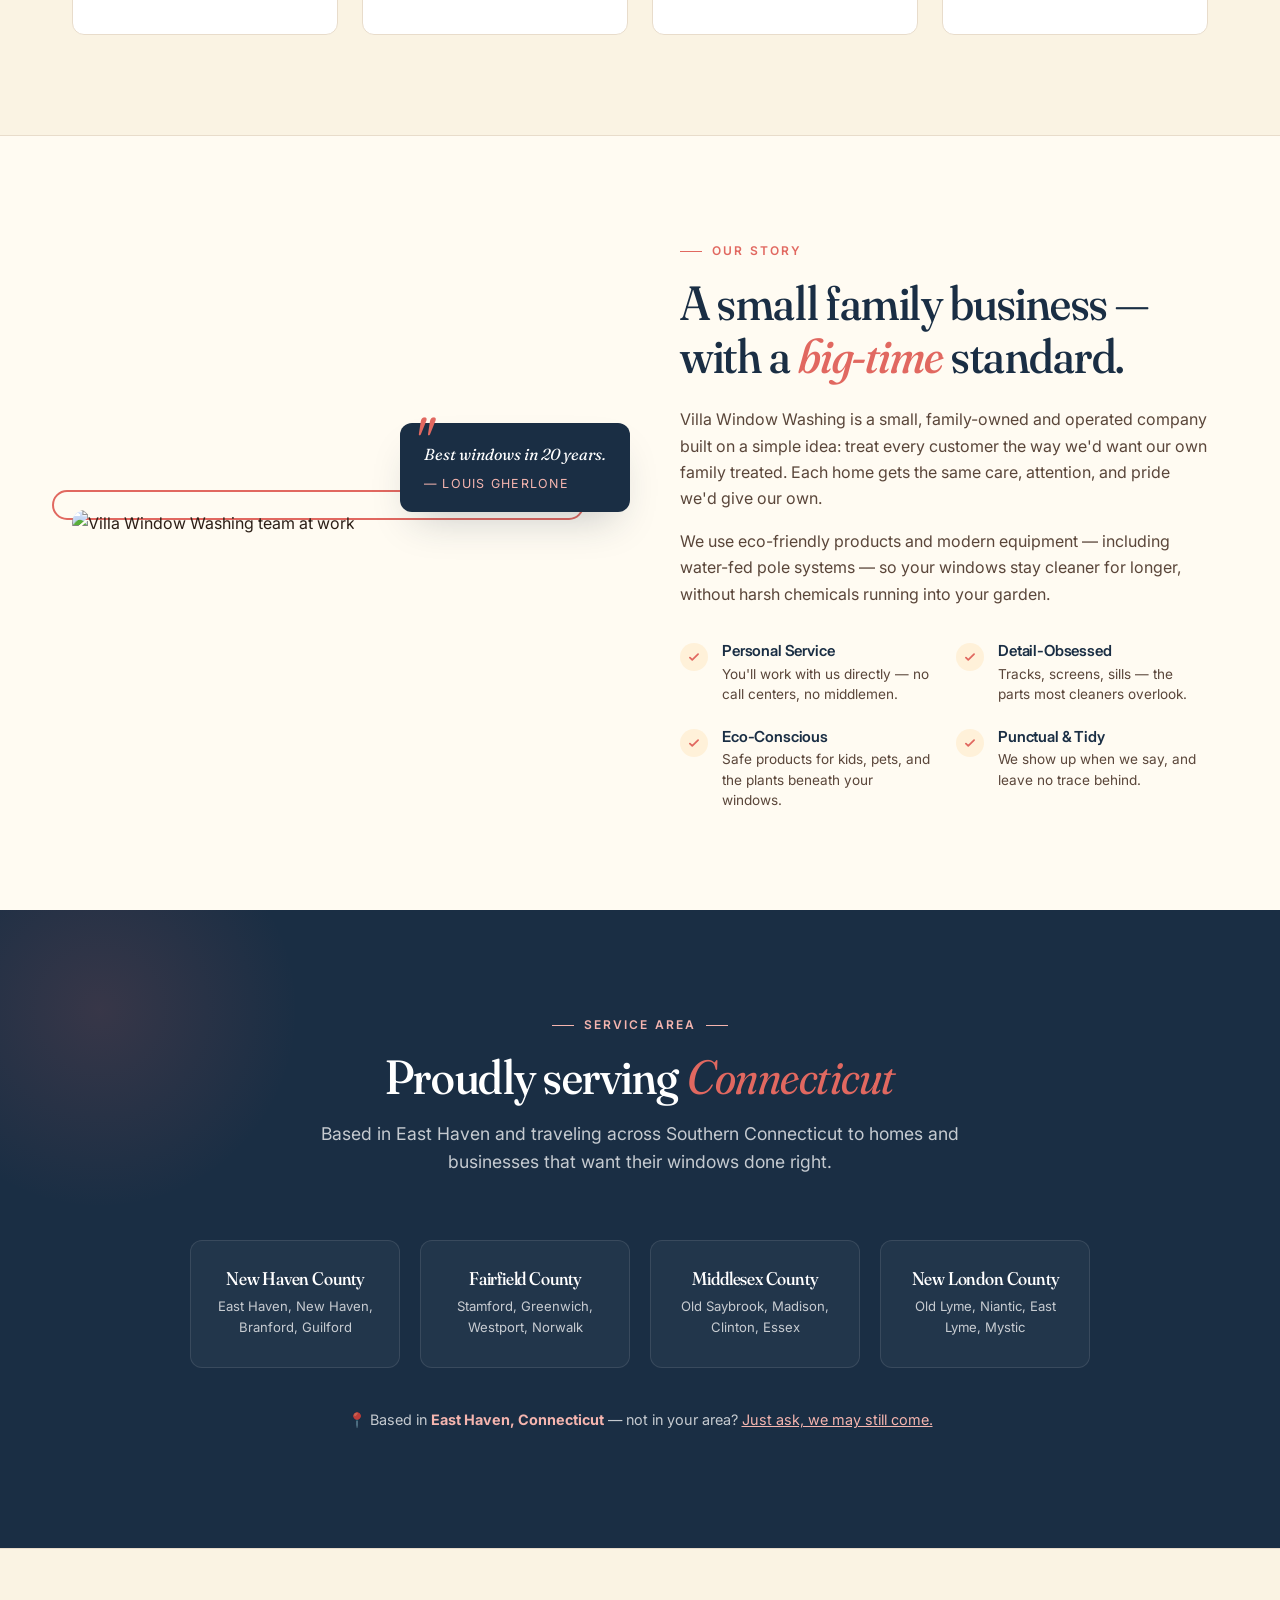
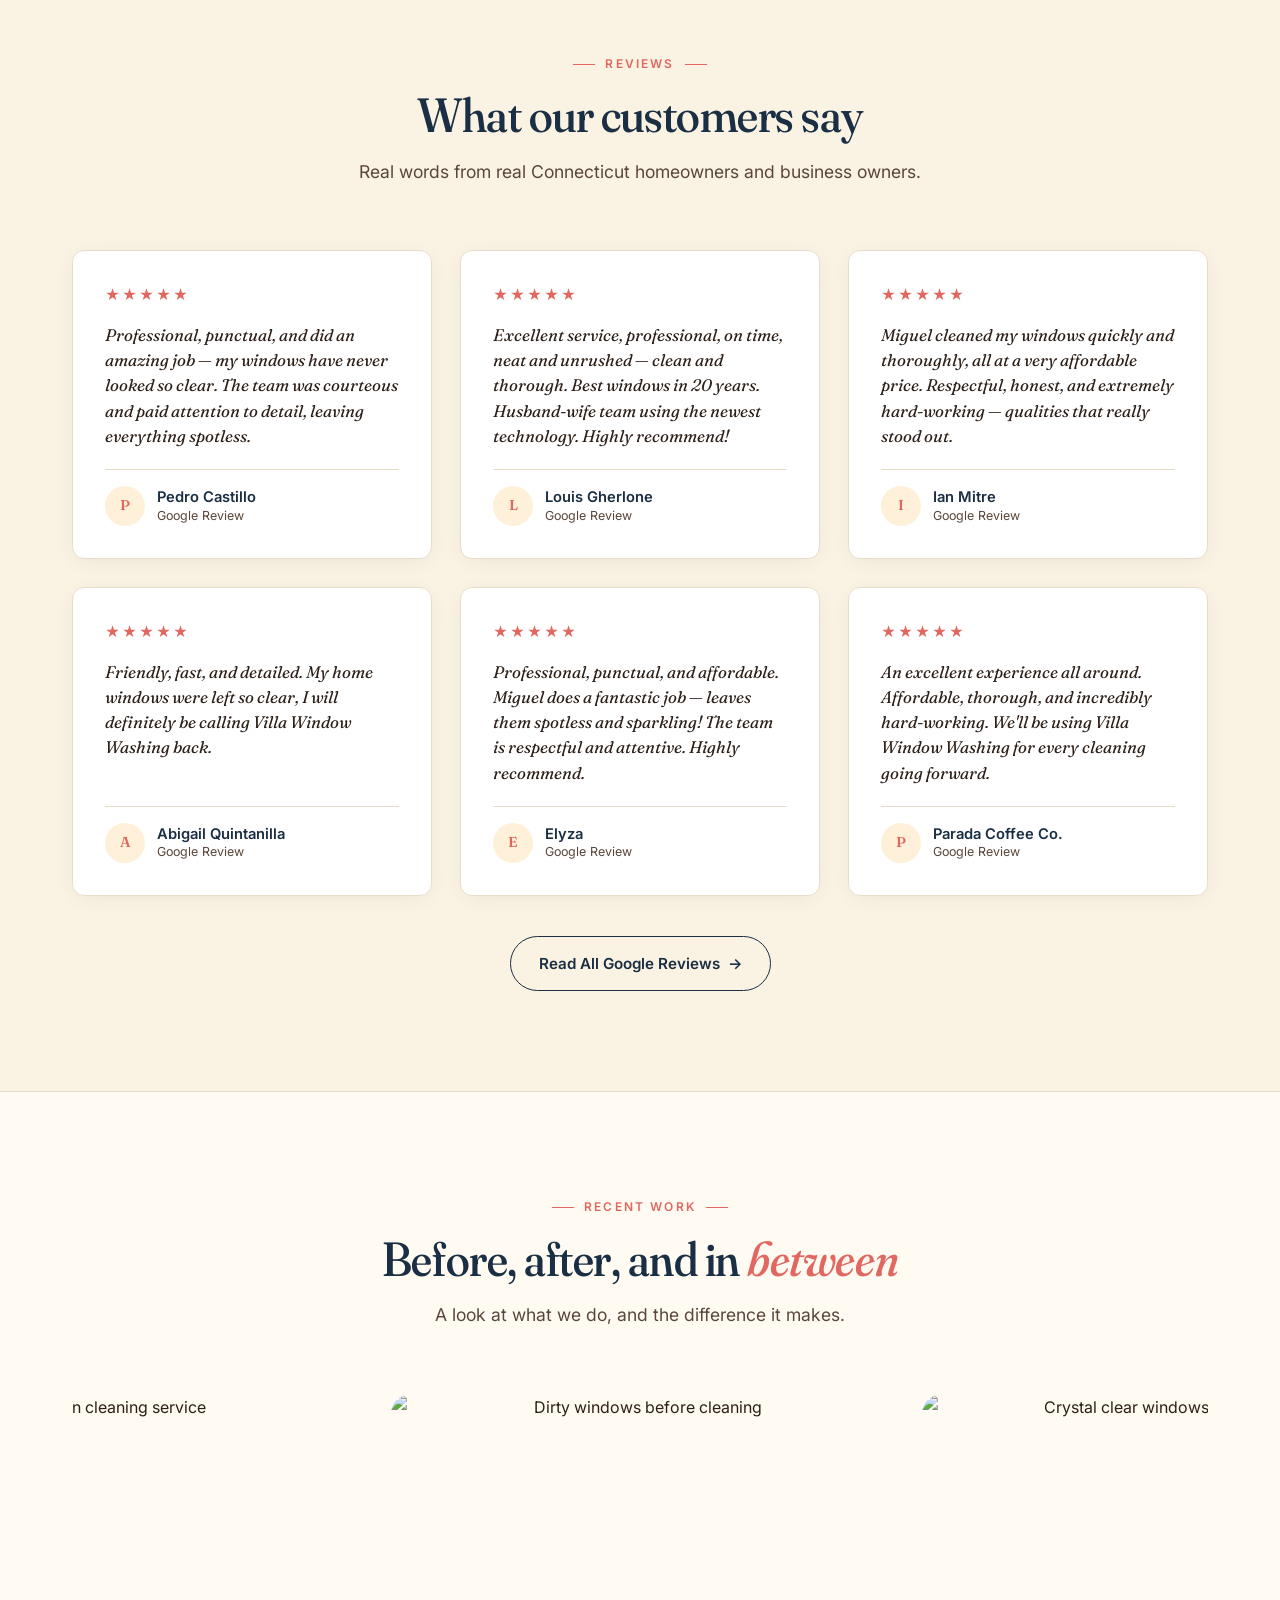
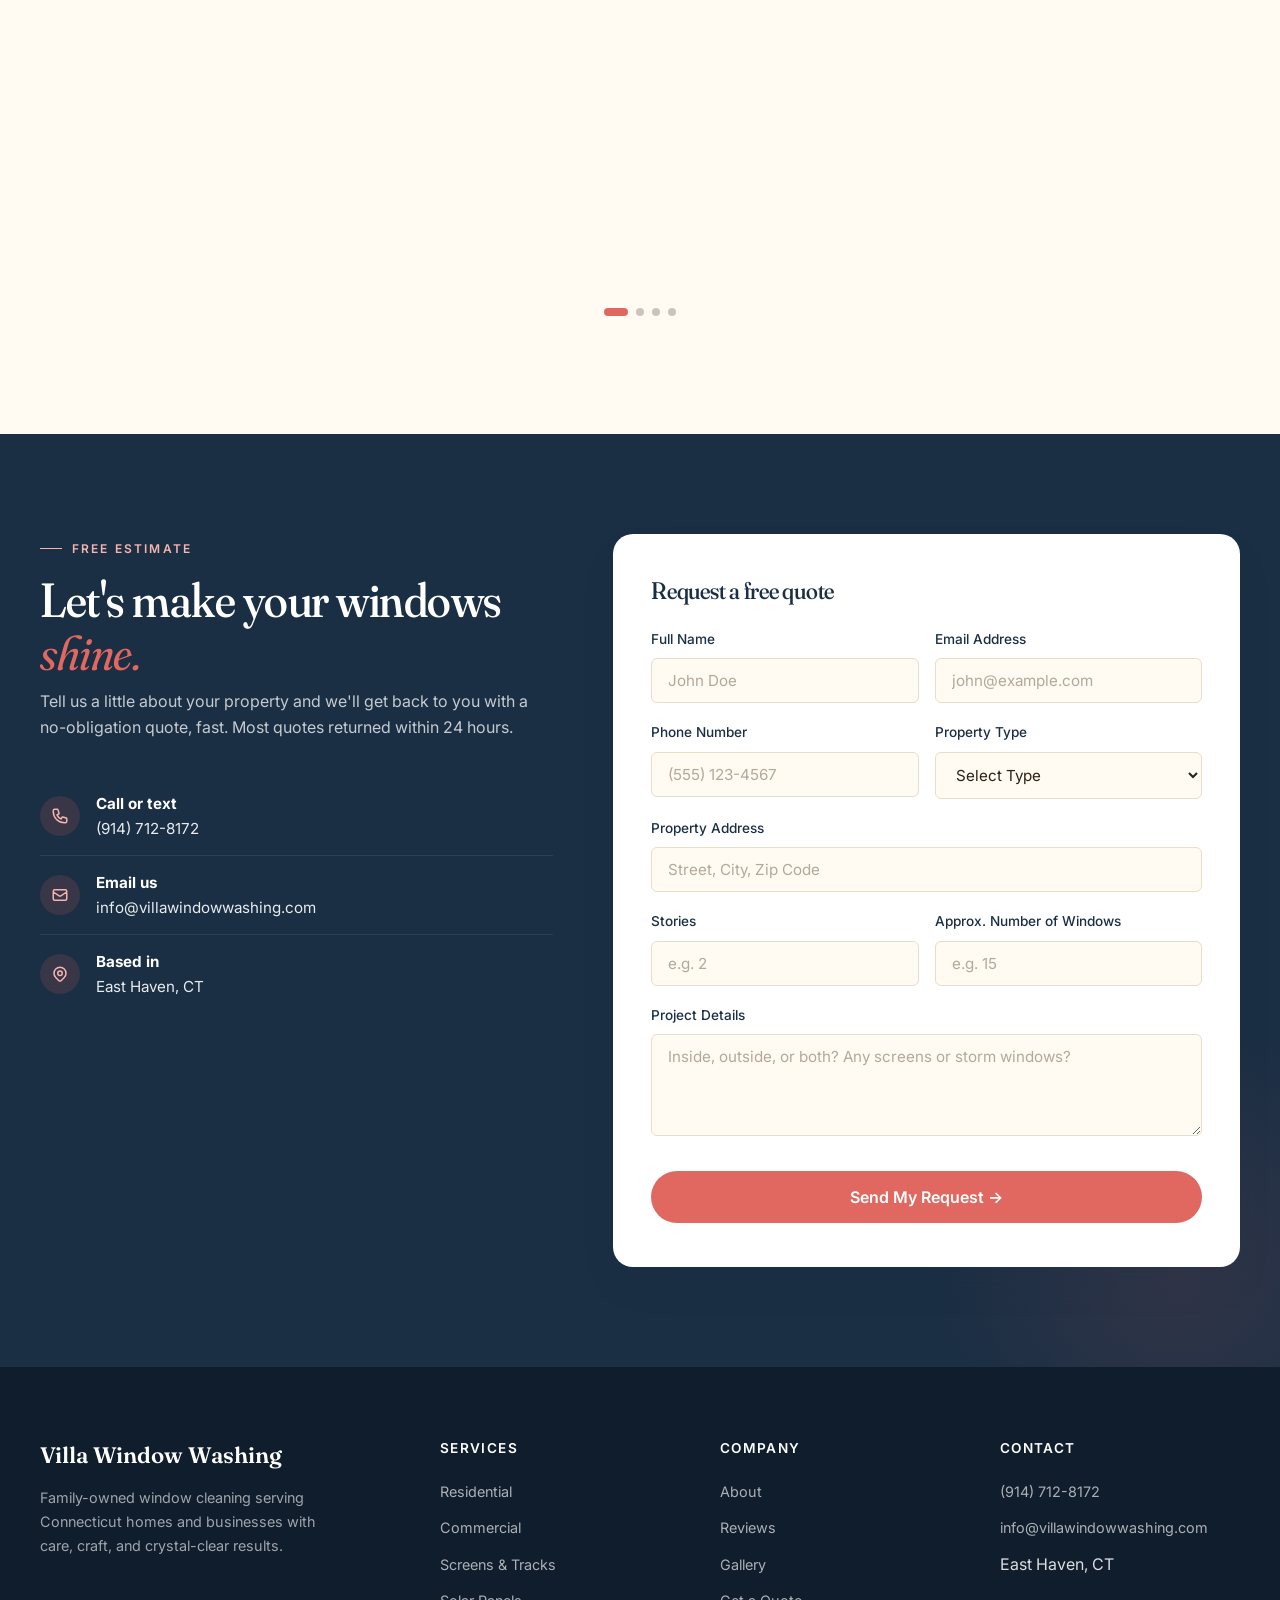
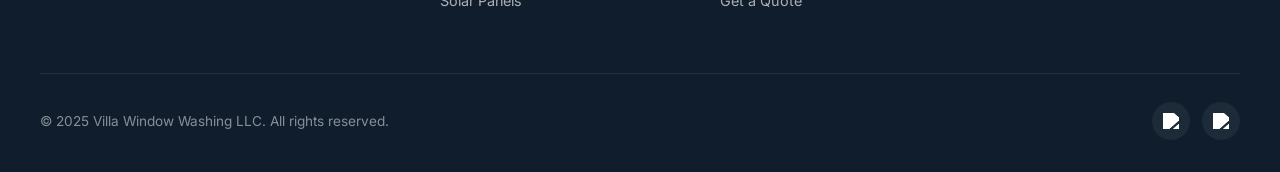
==== commit a0ebfb0f: "Update index.html New and Improved" ====
--- a/index.html
+++ b/index.html
@@ -4,9 +4,9 @@
   <meta charset="UTF-8" />
   <meta name="viewport" content="width=device-width, initial-scale=1.0" />
 
-  <title>Villa Window Washing | East Haven Window Cleaning Services</title>
-
-  <meta name="description" content="Professional window cleaning in Southern Connecticut — serving East Haven, New Haven, Branford, Guilford & nearby towns. Free quotes!" />
+  <title>Villa Window Washing | Connecticut Window Cleaning Services</title>
+
+  <meta name="description" content="Family-owned window cleaning serving New Haven, Fairfield, Middlesex & New London counties. Eco-friendly, professional, and detail-obsessed. Free quotes." />
   <meta name="keywords" content="window cleaning, Connecticut, New Haven, Fairfield CT, Clinton CT, Guilford CT, East Haven CT, window washing, Villa Window Washing, residential window cleaning, commercial window washing" />
   <meta name="author" content="Villa Window Washing LLC" />
   <meta name="robots" content="index, follow" />
@@ -23,581 +23,1671 @@
 
   <link rel="preconnect" href="https://fonts.googleapis.com">
   <link rel="preconnect" href="https://fonts.gstatic.com" crossorigin>
-  <link href="https://fonts.googleapis.com/css2?family=Inter:wght@400;500;600&family=Lobster&family=Poppins:wght@500;600;700&display=swap" rel="stylesheet">
+  <link href="https://fonts.googleapis.com/css2?family=Fraunces:opsz,wght,SOFT@9..144,300..700,0..100&family=Inter:wght@400;500;600;700&family=Lobster&display=swap" rel="stylesheet">
 
   <link rel="stylesheet" href="https://unpkg.com/swiper@8/swiper-bundle.min.css" />
-  
   <link href="https://cdn.jsdelivr.net/npm/aos@2.3.4/dist/aos.css" rel="stylesheet">
+
+<style>
+  /* ============================================
+     TOKENS
+  ============================================ */
+  :root {
+    --coral: #e16860;
+    --coral-deep: #c9554d;
+    --coral-soft: #f5b5af;
+    --peach: #ffe4b5;
+    --peach-soft: #fff1d9;
+    --cream: #fffbf2;
+    --cream-warm: #faf3e3;
+    --navy: #1a2e44;
+    --navy-deep: #0f1d2c;
+    --navy-soft: #2a4866;
+    --ink: #2c1f17;
+    --ink-soft: #5a463a;
+    --line: #e8dccb;
+
+    --radius-sm: 6px;
+    --radius: 12px;
+    --radius-lg: 20px;
+
+    --shadow-soft: 0 8px 30px -12px rgba(26, 46, 68, 0.15);
+    --shadow-hover: 0 20px 40px -15px rgba(26, 46, 68, 0.25);
+    --shadow-card: 0 4px 24px -8px rgba(26, 46, 68, 0.12);
+
+    --max-w: 1200px;
+  }
+
+  * { box-sizing: border-box; }
+
+  html { scroll-behavior: smooth; }
+
+  body {
+    margin: 0;
+    font-family: 'Inter', sans-serif;
+    background-color: var(--cream);
+    color: var(--ink);
+    line-height: 1.65;
+    font-size: 16px;
+    -webkit-font-smoothing: antialiased;
+    overflow-x: hidden;
+  }
+
+  /* Subtle noise overlay for warmth */
+  body::before {
+    content: '';
+    position: fixed;
+    inset: 0;
+    pointer-events: none;
+    z-index: 9999;
+    opacity: 0.025;
+    background-image: url("data:image/svg+xml,%3Csvg viewBox='0 0 200 200' xmlns='http://www.w3.org/2000/svg'%3E%3Cfilter id='n'%3E%3CfeTurbulence type='fractalNoise' baseFrequency='0.9' numOctaves='3'/%3E%3C/filter%3E%3Crect width='100%25' height='100%25' filter='url(%23n)'/%3E%3C/svg%3E");
+  }
+
+  /* ============================================
+     TYPOGRAPHY
+  ============================================ */
+  h1, h2, h3, h4 {
+    font-family: 'Fraunces', serif;
+    color: var(--navy);
+    font-weight: 500;
+    margin-top: 0;
+    line-height: 1.1;
+    letter-spacing: -0.01em;
+    font-variation-settings: "SOFT" 50, "opsz" 144;
+  }
+
+  h2 { font-size: clamp(2rem, 4vw, 3rem); margin-bottom: 0.5rem; }
+  h3 { font-size: 1.4rem; }
+
+  p {
+    color: var(--ink-soft);
+    margin: 0 0 1rem 0;
+  }
+
+  .brand-font {
+    font-family: 'Lobster', cursive;
+    font-weight: 400;
+  }
+
+  .eyebrow {
+    display: inline-block;
+    color: var(--coral);
+    font-family: 'Inter', sans-serif;
+    font-weight: 600;
+    text-transform: uppercase;
+    font-size: 0.75rem;
+    letter-spacing: 0.18em;
+    margin-bottom: 1rem;
+    position: relative;
+    padding-left: 32px;
+  }
+  .eyebrow::before {
+    content: '';
+    position: absolute;
+    left: 0;
+    top: 50%;
+    width: 22px;
+    height: 1px;
+    background: var(--coral);
+  }
+
+  /* ============================================
+     HEADER
+  ============================================ */
+  header {
+    background: rgba(255, 251, 242, 0.92);
+    backdrop-filter: blur(12px);
+    -webkit-backdrop-filter: blur(12px);
+    position: sticky;
+    top: 0;
+    z-index: 1000;
+    padding: 0 32px;
+    border-bottom: 1px solid var(--line);
+    display: flex;
+    align-items: center;
+    justify-content: space-between;
+    height: 78px;
+  }
+
+  .logo-container { display: flex; align-items: center; gap: 12px; }
+  .logo-container img { height: 60px; width: auto; }
+  .logo-container .logo-text {
+    font-family: 'Fraunces', serif;
+    font-weight: 600;
+    font-size: 1.05rem;
+    color: var(--navy);
+    line-height: 1.1;
+    letter-spacing: -0.01em;
+  }
+  .logo-container .logo-text span {
+    display: block;
+    font-size: 0.7rem;
+    color: var(--coral);
+    font-family: 'Inter', sans-serif;
+    text-transform: uppercase;
+    letter-spacing: 0.15em;
+    font-weight: 500;
+  }
+
+  nav ul {
+    list-style: none;
+    padding: 0;
+    display: flex;
+    gap: 36px;
+    margin: 0;
+    align-items: center;
+  }
+  nav a {
+    text-decoration: none;
+    color: var(--navy);
+    font-weight: 500;
+    font-size: 0.92rem;
+    transition: color 0.2s;
+    position: relative;
+  }
+  nav a:not(.nav-cta)::after {
+    content: '';
+    position: absolute;
+    left: 0;
+    bottom: -6px;
+    width: 0;
+    height: 1.5px;
+    background: var(--coral);
+    transition: width 0.3s ease;
+  }
+  nav a:not(.nav-cta):hover::after { width: 100%; }
+  nav a:hover { color: var(--coral); }
+
+  .nav-cta {
+    background: var(--navy);
+    color: white !important;
+    padding: 10px 22px;
+    border-radius: 50px;
+    transition: all 0.2s;
+  }
+  .nav-cta:hover {
+    background: var(--coral);
+    transform: translateY(-1px);
+  }
+
+  .menu-toggle {
+    display: none;
+    background: none;
+    border: none;
+    cursor: pointer;
+    padding: 8px;
+  }
+  .menu-toggle span {
+    display: block;
+    width: 24px;
+    height: 2px;
+    background: var(--navy);
+    margin: 5px 0;
+    transition: 0.3s;
+  }
+
+  @media (max-width: 860px) {
+    header { padding: 0 20px; height: 68px; }
+    .logo-container img { height: 48px; }
+    .logo-container .logo-text { font-size: 0.95rem; }
+    .menu-toggle { display: block; }
+    nav ul {
+      position: absolute;
+      top: 68px;
+      left: 0;
+      right: 0;
+      background: var(--cream);
+      flex-direction: column;
+      padding: 24px;
+      gap: 20px;
+      border-bottom: 1px solid var(--line);
+      transform: translateY(-150%);
+      transition: transform 0.3s ease;
+    }
+    nav.open ul { transform: translateY(0); }
+  }
+
+  /* ============================================
+     HERO
+  ============================================ */
+  #hero {
+    position: relative;
+    padding: 80px 32px 100px;
+    background: var(--cream);
+    overflow: hidden;
+  }
+
+  /* Decorative coral arc */
+  #hero::before {
+    content: '';
+    position: absolute;
+    top: -200px;
+    right: -200px;
+    width: 600px;
+    height: 600px;
+    border-radius: 50%;
+    background: radial-gradient(circle at center, var(--peach-soft), transparent 70%);
+    z-index: 0;
+  }
+
+  .hero-grid {
+    max-width: var(--max-w);
+    margin: 0 auto;
+    display: grid;
+    grid-template-columns: 1.1fr 0.9fr;
+    gap: 60px;
+    align-items: center;
+    position: relative;
+    z-index: 1;
+  }
+
+  .hero-content { position: relative; }
+
+  .hero-badge {
+    display: inline-flex;
+    align-items: center;
+    gap: 8px;
+    background: white;
+    border: 1px solid var(--line);
+    padding: 6px 14px 6px 6px;
+    border-radius: 50px;
+    font-size: 0.82rem;
+    color: var(--navy);
+    margin-bottom: 24px;
+    box-shadow: var(--shadow-card);
+  }
+  .hero-badge .dot {
+    width: 24px;
+    height: 24px;
+    background: var(--coral);
+    border-radius: 50%;
+    color: white;
+    display: inline-flex;
+    align-items: center;
+    justify-content: center;
+    font-size: 0.7rem;
+    font-weight: 700;
+  }
+
+  #hero h1 {
+    font-size: clamp(2.5rem, 6vw, 4.5rem);
+    color: var(--navy);
+    margin-bottom: 20px;
+    font-weight: 400;
+    font-variation-settings: "SOFT" 50, "opsz" 144;
+  }
+  #hero h1 .accent {
+    font-style: italic;
+    color: var(--coral);
+    font-weight: 400;
+  }
+  #hero h1 .script {
+    font-family: 'Lobster', cursive;
+    color: var(--coral);
+    font-weight: 400;
+    font-size: 0.85em;
+  }
+
+  #hero .lede {
+    font-size: 1.15rem;
+    color: var(--ink-soft);
+    max-width: 480px;
+    margin-bottom: 36px;
+    line-height: 1.6;
+  }
+
+  .hero-cta-row {
+    display: flex;
+    gap: 14px;
+    flex-wrap: wrap;
+    align-items: center;
+  }
+
+  .hero-stats {
+    display: flex;
+    gap: 36px;
+    margin-top: 56px;
+    padding-top: 32px;
+    border-top: 1px solid var(--line);
+  }
+  .hero-stat-num {
+    font-family: 'Fraunces', serif;
+    font-size: 2rem;
+    color: var(--navy);
+    font-weight: 500;
+    line-height: 1;
+    margin-bottom: 6px;
+  }
+  .hero-stat-label {
+    font-size: 0.78rem;
+    color: var(--ink-soft);
+    text-transform: uppercase;
+    letter-spacing: 0.1em;
+  }
+
+  /* Hero image collage */
+  .hero-visual {
+    position: relative;
+    height: 540px;
+  }
+  .hero-img-main {
+    position: absolute;
+    top: 0;
+    right: 0;
+    width: 78%;
+    height: 70%;
+    border-radius: var(--radius-lg);
+    overflow: hidden;
+    box-shadow: var(--shadow-hover);
+  }
+  .hero-img-main img {
+    width: 100%;
+    height: 100%;
+    object-fit: cover;
+  }
+  .hero-img-secondary {
+    position: absolute;
+    bottom: 0;
+    left: 0;
+    width: 55%;
+    height: 50%;
+    border-radius: var(--radius-lg);
+    overflow: hidden;
+    box-shadow: var(--shadow-hover);
+    border: 6px solid var(--cream);
+  }
+  .hero-img-secondary img {
+    width: 100%;
+    height: 100%;
+    object-fit: cover;
+  }
+  .hero-tag {
+    position: absolute;
+    background: var(--navy);
+    color: white;
+    padding: 14px 20px;
+    border-radius: var(--radius);
+    font-size: 0.85rem;
+    font-weight: 500;
+    box-shadow: var(--shadow-hover);
+    display: flex;
+    align-items: center;
+    gap: 10px;
+    z-index: 5;
+  }
+  .hero-tag-1 {
+    top: 50%;
+    right: -10px;
+    transform: translateY(-50%);
+  }
+  .hero-tag-1::before {
+    content: '★★★★★';
+    color: var(--coral);
+    letter-spacing: 1px;
+  }
+
+  @media (max-width: 900px) {
+    #hero { padding: 50px 20px 70px; }
+    .hero-grid { grid-template-columns: 1fr; gap: 50px; }
+    .hero-visual { height: 420px; }
+    .hero-stats { gap: 24px; }
+    .hero-stat-num { font-size: 1.5rem; }
+  }
+
+  /* ============================================
+     BUTTONS
+  ============================================ */
+  .btn {
+    display: inline-flex;
+    align-items: center;
+    gap: 8px;
+    padding: 14px 28px;
+    font-size: 0.95rem;
+    font-weight: 600;
+    border: none;
+    border-radius: 50px;
+    cursor: pointer;
+    text-decoration: none;
+    transition: all 0.25s ease;
+    font-family: 'Inter', sans-serif;
+  }
+  .btn-primary {
+    background: var(--coral);
+    color: white;
+    box-shadow: 0 4px 20px -4px rgba(225, 104, 96, 0.5);
+  }
+  .btn-primary:hover {
+    background: var(--coral-deep);
+    transform: translateY(-2px);
+    box-shadow: 0 8px 25px -4px rgba(225, 104, 96, 0.6);
+  }
+  .btn-secondary {
+    background: transparent;
+    color: var(--navy);
+    border: 1.5px solid var(--navy);
+  }
+  .btn-secondary:hover {
+    background: var(--navy);
+    color: white;
+  }
+  .btn .arrow {
+    transition: transform 0.25s ease;
+  }
+  .btn:hover .arrow { transform: translateX(4px); }
+
+  /* ============================================
+     TRUST STRIP
+  ============================================ */
+  .trust-strip {
+    background: var(--navy);
+    color: white;
+    padding: 28px 32px;
+    overflow: hidden;
+  }
+  .trust-inner {
+    max-width: var(--max-w);
+    margin: 0 auto;
+    display: flex;
+    justify-content: space-around;
+    align-items: center;
+    flex-wrap: wrap;
+    gap: 24px;
+  }
+  .trust-item {
+    display: flex;
+    align-items: center;
+    gap: 12px;
+    font-size: 0.92rem;
+    color: rgba(255,255,255,0.92);
+    font-weight: 500;
+  }
+  .trust-item svg {
+    flex-shrink: 0;
+    color: var(--coral-soft);
+  }
+
+  /* ============================================
+     SECTIONS
+  ============================================ */
+  .section {
+    padding: 100px 32px;
+    max-width: var(--max-w);
+    margin: 0 auto;
+  }
+  .section-header {
+    max-width: 720px;
+    margin-bottom: 64px;
+  }
+  .section-header.centered {
+    text-align: center;
+    margin-left: auto;
+    margin-right: auto;
+  }
+  .section-header.centered .eyebrow { padding-left: 32px; padding-right: 32px; }
+  .section-header.centered .eyebrow::before { left: 0; }
+  .section-header.centered .eyebrow::after {
+    content: '';
+    position: absolute;
+    right: 0;
+    top: 50%;
+    width: 22px;
+    height: 1px;
+    background: var(--coral);
+  }
+  .section-header p {
+    font-size: 1.1rem;
+    margin-top: 16px;
+    line-height: 1.6;
+  }
+
+  @media (max-width: 768px) {
+    .section { padding: 70px 20px; }
+    .section-header { margin-bottom: 48px; }
+  }
+
+  /* ============================================
+     SERVICES
+  ============================================ */
+  #services {
+    background: var(--cream-warm);
+    max-width: none;
+    border-top: 1px solid var(--line);
+    border-bottom: 1px solid var(--line);
+  }
+  .services-inner {
+    max-width: var(--max-w);
+    margin: 0 auto;
+  }
+  .services-grid {
+    display: grid;
+    grid-template-columns: repeat(auto-fit, minmax(260px, 1fr));
+    gap: 24px;
+  }
+
+  .service-card {
+    background: white;
+    padding: 36px 28px;
+    border-radius: var(--radius);
+    border: 1px solid var(--line);
+    transition: all 0.3s ease;
+    position: relative;
+    overflow: hidden;
+  }
+  .service-card::before {
+    content: '';
+    position: absolute;
+    top: 0;
+    left: 0;
+    width: 100%;
+    height: 3px;
+    background: var(--coral);
+    transform: scaleX(0);
+    transform-origin: left;
+    transition: transform 0.3s ease;
+  }
+  .service-card:hover {
+    transform: translateY(-6px);
+    box-shadow: var(--shadow-hover);
+    border-color: transparent;
+  }
+  .service-card:hover::before { transform: scaleX(1); }
+
+  .service-icon {
+    width: 52px;
+    height: 52px;
+    border-radius: 12px;
+    background: var(--peach-soft);
+    color: var(--coral);
+    display: flex;
+    align-items: center;
+    justify-content: center;
+    margin-bottom: 22px;
+    transition: all 0.3s;
+  }
+  .service-card:hover .service-icon {
+    background: var(--coral);
+    color: white;
+    transform: rotate(-6deg);
+  }
+
+  .service-card h3 {
+    font-size: 1.2rem;
+    margin-bottom: 10px;
+    color: var(--navy);
+  }
+  .service-card p {
+    font-size: 0.93rem;
+    color: var(--ink-soft);
+    margin: 0;
+    line-height: 1.6;
+  }
+
+  /* ============================================
+     ABOUT / FAMILY STORY
+  ============================================ */
+  #about {
+    display: grid;
+    grid-template-columns: 1fr 1fr;
+    gap: 80px;
+    align-items: center;
+  }
+  .about-img-wrap {
+    position: relative;
+  }
+  .about-img-wrap::before {
+    content: '';
+    position: absolute;
+    top: -20px;
+    left: -20px;
+    width: 100%;
+    height: 100%;
+    border: 2px solid var(--coral);
+    border-radius: var(--radius-lg);
+    z-index: 0;
+  }
+  .about-img-wrap img {
+    width: 100%;
+    height: 500px;
+    object-fit: cover;
+    border-radius: var(--radius-lg);
+    position: relative;
+    z-index: 1;
+  }
+  .about-quote {
+    position: absolute;
+    bottom: 24px;
+    right: -30px;
+    background: var(--navy);
+    color: white;
+    padding: 20px 24px;
+    border-radius: var(--radius);
+    max-width: 280px;
+    z-index: 2;
+    box-shadow: var(--shadow-hover);
+    font-family: 'Fraunces', serif;
+    font-style: italic;
+    font-size: 1rem;
+    line-height: 1.4;
+  }
+  .about-quote::before {
+    content: '"';
+    font-size: 3.5rem;
+    color: var(--coral);
+    position: absolute;
+    top: -10px;
+    left: 12px;
+    font-family: 'Fraunces', serif;
+    line-height: 1;
+  }
+  .about-quote-author {
+    display: block;
+    margin-top: 10px;
+    font-style: normal;
+    font-size: 0.78rem;
+    color: var(--coral-soft);
+    font-family: 'Inter', sans-serif;
+    text-transform: uppercase;
+    letter-spacing: 0.1em;
+  }
+
+  .about-content h2 { margin-bottom: 24px; }
+  .about-features {
+    display: grid;
+    grid-template-columns: 1fr 1fr;
+    gap: 24px;
+    margin-top: 36px;
+  }
+  .about-feature {
+    display: flex;
+    gap: 14px;
+    align-items: flex-start;
+  }
+  .about-feature .check {
+    flex-shrink: 0;
+    width: 28px;
+    height: 28px;
+    background: var(--peach-soft);
+    color: var(--coral);
+    border-radius: 50%;
+    display: flex;
+    align-items: center;
+    justify-content: center;
+  }
+  .about-feature h4 {
+    font-family: 'Inter', sans-serif;
+    font-size: 0.95rem;
+    font-weight: 600;
+    color: var(--navy);
+    margin: 0 0 4px 0;
+  }
+  .about-feature p {
+    font-size: 0.85rem;
+    margin: 0;
+    line-height: 1.5;
+  }
+
+  @media (max-width: 900px) {
+    #about { grid-template-columns: 1fr; gap: 60px; }
+    .about-img-wrap img { height: 400px; }
+    .about-quote { right: 20px; max-width: 240px; }
+  }
+
+  /* ============================================
+     LOCATIONS
+  ============================================ */
+  #locations {
+    background: var(--navy);
+    color: white;
+    max-width: none;
+    padding: 100px 32px;
+    position: relative;
+    overflow: hidden;
+  }
+  #locations::before {
+    content: '';
+    position: absolute;
+    top: -100px;
+    left: -100px;
+    width: 400px;
+    height: 400px;
+    border-radius: 50%;
+    background: radial-gradient(circle, rgba(225, 104, 96, 0.15), transparent 70%);
+  }
+  .locations-inner {
+    max-width: var(--max-w);
+    margin: 0 auto;
+    text-align: center;
+    position: relative;
+    z-index: 1;
+  }
+  #locations h2 { color: white; }
+  #locations h2 em { color: var(--coral); font-style: italic; font-weight: 400; }
+  #locations .eyebrow { color: var(--coral-soft); }
+  #locations .eyebrow::before, #locations .eyebrow::after { background: var(--coral-soft); }
+  #locations p { color: rgba(255,255,255,0.75); }
+
+  .counties-grid {
+    display: grid;
+    grid-template-columns: repeat(auto-fit, minmax(200px, 1fr));
+    gap: 20px;
+    max-width: 900px;
+    margin: 50px auto 0;
+  }
+  .county-card {
+    background: rgba(255,255,255,0.04);
+    border: 1px solid rgba(255,255,255,0.1);
+    padding: 28px 20px;
+    border-radius: var(--radius);
+    transition: all 0.3s;
+  }
+  .county-card:hover {
+    background: rgba(225, 104, 96, 0.1);
+    border-color: var(--coral);
+    transform: translateY(-4px);
+  }
+  .county-card h4 {
+    font-family: 'Fraunces', serif;
+    color: white;
+    font-size: 1.15rem;
+    margin: 0 0 6px 0;
+  }
+  .county-card p {
+    color: rgba(255,255,255,0.6);
+    font-size: 0.82rem;
+    margin: 0;
+  }
+
+  .based-in {
+    margin-top: 40px;
+    font-size: 0.9rem;
+    color: rgba(255,255,255,0.6);
+  }
+  .based-in strong { color: var(--coral-soft); }
+
+  /* ============================================
+     TESTIMONIALS
+  ============================================ */
+  #testimonials {
+    background: var(--cream-warm);
+    max-width: none;
+    border-top: 1px solid var(--line);
+    border-bottom: 1px solid var(--line);
+  }
+  .testimonials-inner { max-width: var(--max-w); margin: 0 auto; }
+  .testimonials-grid {
+    display: grid;
+    grid-template-columns: repeat(auto-fit, minmax(300px, 1fr));
+    gap: 28px;
+    margin-bottom: 40px;
+  }
+  .testimonial-card {
+    background: white;
+    padding: 32px;
+    border-radius: var(--radius);
+    border: 1px solid var(--line);
+    box-shadow: var(--shadow-card);
+    display: flex;
+    flex-direction: column;
+    transition: all 0.3s;
+  }
+  .testimonial-card:hover {
+    transform: translateY(-4px);
+    box-shadow: var(--shadow-hover);
+  }
+  .testimonial-stars {
+    color: var(--coral);
+    letter-spacing: 2px;
+    font-size: 0.9rem;
+    margin-bottom: 16px;
+  }
+  .testimonial-text {
+    font-family: 'Fraunces', serif;
+    font-size: 1.05rem;
+    color: var(--ink);
+    line-height: 1.5;
+    margin-bottom: 20px;
+    flex-grow: 1;
+    font-style: italic;
+  }
+  .testimonial-author {
+    display: flex;
+    align-items: center;
+    gap: 12px;
+    border-top: 1px solid var(--line);
+    padding-top: 16px;
+  }
+  .testimonial-avatar {
+    width: 40px;
+    height: 40px;
+    border-radius: 50%;
+    background: var(--peach-soft);
+    color: var(--coral);
+    display: flex;
+    align-items: center;
+    justify-content: center;
+    font-weight: 600;
+    font-size: 0.9rem;
+    font-family: 'Fraunces', serif;
+  }
+  .testimonial-author-info { line-height: 1.3; }
+  .testimonial-author-name {
+    font-weight: 600;
+    color: var(--navy);
+    font-size: 0.92rem;
+  }
+  .testimonial-author-source {
+    font-size: 0.78rem;
+    color: var(--ink-soft);
+  }
+
+  .reviews-cta {
+    text-align: center;
+    margin-top: 24px;
+  }
+
+  /* ============================================
+     GALLERY
+  ============================================ */
+  #gallery {
+    text-align: center;
+  }
+  .mySwiper {
+    width: 100%;
+    padding-bottom: 60px;
+  }
+  .swiper-slide {
+    border-radius: var(--radius-lg);
+    overflow: hidden;
+  }
+  .swiper-slide img {
+    width: 100%;
+    height: 480px;
+    object-fit: cover;
+    border-radius: var(--radius-lg);
+    box-shadow: var(--shadow-soft);
+    display: block;
+  }
+  .swiper-pagination-bullet {
+    background: var(--ink-soft);
+    opacity: 0.3;
+  }
+  .swiper-pagination-bullet-active {
+    background: var(--coral);
+    opacity: 1;
+    width: 24px;
+    border-radius: 4px;
+  }
+
+  @media (max-width: 768px) {
+    .swiper-slide img { height: 320px; }
+  }
+
+  /* ============================================
+     QUOTE FORM
+  ============================================ */
+  #quote-section {
+    background: var(--navy);
+    color: white;
+    max-width: none;
+    padding: 100px 32px;
+    position: relative;
+    overflow: hidden;
+  }
+  #quote-section::before {
+    content: '';
+    position: absolute;
+    bottom: -150px;
+    right: -150px;
+    width: 500px;
+    height: 500px;
+    border-radius: 50%;
+    background: radial-gradient(circle, rgba(225, 104, 96, 0.12), transparent 70%);
+  }
+
+  .quote-grid {
+    max-width: var(--max-w);
+    margin: 0 auto;
+    display: grid;
+    grid-template-columns: 0.9fr 1.1fr;
+    gap: 60px;
+    position: relative;
+    z-index: 1;
+  }
+
+  .quote-info h2 { color: white; }
+  .quote-info h2 em { color: var(--coral); font-style: italic; font-weight: 400; }
+  .quote-info .eyebrow { color: var(--coral-soft); }
+  .quote-info .eyebrow::before { background: var(--coral-soft); }
+  .quote-info p { color: rgba(255,255,255,0.75); }
+
+  .quote-contact-list {
+    margin-top: 36px;
+    list-style: none;
+    padding: 0;
+  }
+  .quote-contact-list li {
+    display: flex;
+    align-items: center;
+    gap: 16px;
+    padding: 14px 0;
+    border-bottom: 1px solid rgba(255,255,255,0.08);
+    color: rgba(255,255,255,0.9);
+    font-size: 0.95rem;
+  }
+  .quote-contact-list li:last-child { border-bottom: none; }
+  .quote-contact-list .icon-wrap {
+    width: 40px;
+    height: 40px;
+    background: rgba(225, 104, 96, 0.15);
+    color: var(--coral-soft);
+    border-radius: 50%;
+    display: flex;
+    align-items: center;
+    justify-content: center;
+    flex-shrink: 0;
+  }
+  .quote-contact-list strong { color: white; }
+  .quote-contact-list a { color: rgba(255,255,255,0.9); text-decoration: none; }
+  .quote-contact-list a:hover { color: var(--coral-soft); }
+
+  #quote-form {
+    background: white;
+    padding: 44px 38px;
+    border-radius: var(--radius-lg);
+    color: var(--ink);
+    box-shadow: var(--shadow-hover);
+  }
+  #quote-form h3 {
+    color: var(--navy);
+    margin-bottom: 24px;
+    font-size: 1.5rem;
+  }
+  #quote-form label {
+    display: block;
+    margin-bottom: 8px;
+    font-weight: 500;
+    font-size: 0.85rem;
+    color: var(--navy);
+  }
+  #quote-form input,
+  #quote-form select,
+  #quote-form textarea {
+    width: 100%;
+    padding: 12px 16px;
+    margin-bottom: 18px;
+    font-size: 0.95rem;
+    font-family: 'Inter', sans-serif;
+    color: var(--ink);
+    border: 1.5px solid var(--line);
+    border-radius: var(--radius-sm);
+    background-color: var(--cream);
+    transition: all 0.2s;
+  }
+  #quote-form input::placeholder, #quote-form textarea::placeholder { color: #b4a89a; }
+  #quote-form input:focus,
+  #quote-form select:focus,
+  #quote-form textarea:focus {
+    outline: none;
+    border-color: var(--coral);
+    background-color: white;
+    box-shadow: 0 0 0 3px rgba(225, 104, 96, 0.1);
+  }
+
+  .form-row {
+    display: grid;
+    grid-template-columns: 1fr 1fr;
+    gap: 16px;
+  }
+
+  #quote-form button[type="submit"] {
+    background: var(--coral);
+    color: white;
+    width: 100%;
+    padding: 16px;
+    font-size: 1rem;
+    font-weight: 600;
+    border: none;
+    border-radius: 50px;
+    cursor: pointer;
+    margin-top: 10px;
+    transition: all 0.25s;
+    font-family: 'Inter', sans-serif;
+  }
+  #quote-form button[type="submit"]:hover {
+    background: var(--coral-deep);
+    transform: translateY(-2px);
+    box-shadow: 0 8px 25px -4px rgba(225, 104, 96, 0.4);
+  }
+
+  @media (max-width: 900px) {
+    .quote-grid { grid-template-columns: 1fr; gap: 40px; }
+    #quote-form { padding: 32px 24px; }
+    .form-row { grid-template-columns: 1fr; gap: 0; }
+  }
+
+  /* ============================================
+     FOOTER
+  ============================================ */
+  footer {
+    background: var(--navy-deep);
+    color: rgba(255,255,255,0.85);
+    padding: 70px 32px 32px;
+    position: relative;
+  }
+  .footer-inner {
+    max-width: var(--max-w);
+    margin: 0 auto;
+  }
+  .footer-grid {
+    display: grid;
+    grid-template-columns: 1.5fr 1fr 1fr 1fr;
+    gap: 40px;
+    padding-bottom: 50px;
+    border-bottom: 1px solid rgba(255,255,255,0.08);
+  }
+  .footer-brand .logo-text {
+    font-family: 'Fraunces', serif;
+    color: white;
+    font-size: 1.4rem;
+    font-weight: 600;
+    margin-bottom: 12px;
+    display: block;
+  }
+  .footer-brand p {
+    color: rgba(255,255,255,0.6);
+    font-size: 0.9rem;
+    max-width: 280px;
+  }
+  .footer-col h5 {
+    color: white;
+    font-family: 'Inter', sans-serif;
+    font-weight: 600;
+    font-size: 0.85rem;
+    text-transform: uppercase;
+    letter-spacing: 0.1em;
+    margin: 0 0 18px 0;
+  }
+  .footer-col ul {
+    list-style: none;
+    padding: 0;
+    margin: 0;
+  }
+  .footer-col li {
+    margin-bottom: 10px;
+  }
+  .footer-col a {
+    color: rgba(255,255,255,0.65);
+    text-decoration: none;
+    font-size: 0.9rem;
+    transition: color 0.2s;
+  }
+  .footer-col a:hover { color: var(--coral-soft); }
+
+  .footer-bottom {
+    display: flex;
+    justify-content: space-between;
+    align-items: center;
+    padding-top: 28px;
+    flex-wrap: wrap;
+    gap: 16px;
+  }
+  .footer-bottom p {
+    color: rgba(255,255,255,0.5);
+    font-size: 0.85rem;
+    margin: 0;
+  }
+  .socials { display: flex; gap: 12px; }
+  .socials a {
+    width: 38px;
+    height: 38px;
+    border-radius: 50%;
+    background: rgba(255,255,255,0.06);
+    display: flex;
+    align-items: center;
+    justify-content: center;
+    transition: all 0.2s;
+  }
+  .socials a:hover {
+    background: var(--coral);
+    transform: translateY(-2px);
+  }
+  .socials img {
+    width: 16px;
+    height: 16px;
+    filter: brightness(0) invert(1);
+  }
+
+  @media (max-width: 768px) {
+    .footer-grid { grid-template-columns: 1fr 1fr; gap: 32px; }
+    .footer-brand { grid-column: 1 / -1; }
+    .footer-bottom { flex-direction: column; text-align: center; }
+  }
+
+  /* Scroll offset */
+  #services, #about, #quote-section, #gallery, #testimonials, #locations {
+    scroll-margin-top: 100px;
+  }
+</style>
 </head>
-
-<style>
-    /* --- GLOBAL VARIABLES & RESET --- */
-    :root {
-      /* Your Retro Color Palette */
-      --color-primary: #e16860;    /* Coral */
-      --color-primary-dark: #c9554d; 
-      --color-secondary: #ffe4b5;  /* Peach */
-      --color-bg: #fffbf2;         /* Warm Cream/Off-White */
-      --color-surface: #ffffff;    /* Pure White for cards */
-      --color-text-main: #4e3629;  /* Dark Brown */
-      --color-text-light: #7a6256; /* Lighter Brown for secondary text */
-      
-      /* Modern Sizing & Spacing */
-      --radius: 8px;
-      --shadow-soft: 0 10px 30px -10px rgba(78, 54, 41, 0.1);
-      --shadow-hover: 0 15px 35px -10px rgba(78, 54, 41, 0.15);
-    }
-
-    html {
-      scroll-behavior: smooth;
-    }
-
-    body {
-      margin: 0;
-      font-family: 'Inter', sans-serif; /* Clean, modern body font */
-      background-color: var(--color-bg);
-      color: var(--color-text-main);
-      line-height: 1.6;
-      font-size: 16px; /* Standard web readable size */
-    }
-
-    /* --- TYPOGRAPHY --- */
-    h1, h2, h3 {
-      font-family: 'Poppins', sans-serif; /* Clean geometric headers */
-      color: var(--color-text-main);
-      font-weight: 600;
-      margin-top: 0;
-      line-height: 1.2;
-    }
-
-    /* Keep Lobster ONLY for specific brand elements if desired */
-    .brand-font {
-      font-family: 'Lobster', cursive;
-    }
-
-    p {
-      color: var(--color-text-light);
-      margin-bottom: 1rem;
-    }
-
-    /* --- HEADER & NAV --- */
-    header {
-      background-color: var(--color-secondary);
-      position: sticky;
-      top: 0;
-      z-index: 1000;
-      padding: 0 20px;
-      box-shadow: 0 2px 10px rgba(0,0,0,0.05);
-      display: flex;
-      align-items: center;
-      justify-content: space-between;
-      height: 80px;
-    }
-
-    .logo-container img {
-      height: 85px;
-      width: auto;
-    }
-
-    nav ul {
-      list-style: none;
-      padding: 0;
-      display: flex;
-      gap: 30px;
-      margin: 0;
-    }
-
-    nav a {
-      text-decoration: none;
-      color: var(--color-text-main);
-      font-weight: 500;
-      font-size: 0.95rem;
-      transition: color 0.2s;
-    }
-
-    nav a:hover {
-      color: var(--color-primary);
-    }
-
-    /* Mobile Nav Handling */
-    @media (max-width: 768px) {
-        header { flex-direction: column; height: auto; padding: 15px 0; }
-        nav ul { margin-top: 15px; gap: 15px; flex-wrap: wrap; justify-content: center; }
-    }
-
-    /* --- HERO SECTION --- */
-    #hero {
-      background-color: var(--color-primary);
-      /* Subtle gradient for depth, not texture */
-      background: linear-gradient(135deg, #e16860 0%, #ef857d 100%);
-      text-align: center;
-      padding: 100px 20px;
-      color: white;
-    }
-
-    #hero h1 {
-      font-size: 4rem; /* Reduced from 4.5em */
-      margin-bottom: 15px;
-      color: white;
-      text-shadow: 2px 2px 0 #4e3629;
-
-    }
-
-    #hero p {
-      font-size: 1.8rem;
-      color: rgba(255,255,255, 0.95);
-      font-weight: 400;
-      font-family: 'Lobster', cursive;
-      text-shadow: 1.5px 1.5px 0 #4e3629;
-      max-width: 600px;
-      margin: 0 auto 30px auto;
-    }
-
-    /* --- BUTTONS --- */
-    .cta-button {
-      background-color: var(--color-secondary);
-      color: var(--color-text-main);
-      padding: 12px 28px;
-      font-size: 1rem;
-      font-weight: 600;
-      border: none;
-      border-radius: 50px; /* Pill shape is very modern */
-      cursor: pointer;
-      display: inline-block;
-      text-decoration: none;
-      transition: all 0.2s ease;
-      box-shadow: 0 4px 12px rgba(0,0,0,0.1);
-    }
-
-    .cta-button:hover {
-      transform: translateY(-2px);
-      box-shadow: 0 6px 15px rgba(0,0,0,0.15);
-      background-color: #fff;
-    }
-
-    /* --- SECTIONS --- */
-    .section {
-      padding: 80px 20px;
-      max-width: 1100px;
-      margin: 0 auto;
-    }
-
-    .section-header {
-      text-align: center;
-      margin-bottom: 50px;
-    }
-
-    .section h2 {
-      font-size: 2.2rem; /* Reduced from 3em */
-      margin-bottom: 10px;
-    }
-    
-    .section-subtitle {
-        color: var(--color-primary);
-        font-weight: 600;
-        text-transform: uppercase;
-        font-size: 0.85rem;
-        letter-spacing: 1px;
-    }
-
-    /* --- SERVICES --- */
-    .services {
-      display: grid;
-      grid-template-columns: repeat(auto-fit, minmax(220px, 1fr));
-      gap: 30px;
-    }
-
-    .service-box {
-      background-color: var(--color-surface);
-      padding: 30px 20px;
-      border-radius: var(--radius);
-      text-align: center;
-      font-weight: 600;
-      color: var(--color-text-main);
-      box-shadow: var(--shadow-soft);
-      transition: transform 0.2s, box-shadow 0.2s;
-      border: 1px solid rgba(0,0,0,0.03);
-    }
-
-    .service-box:hover {
-      transform: translateY(-5px);
-      box-shadow: var(--shadow-hover);
-    }
-
-    /* --- LOCATIONS --- */
-    #locations {
-      background-color: #fff;
-      padding: 80px 20px;
-      text-align: center;
-    }
-
-    .locations-grid {
-      display: flex;
-      flex-wrap: wrap;
-      justify-content: center;
-      gap: 15px;
-      margin-top: 30px;
-    }
-
-    .location-tag {
-        background-color: var(--color-bg);
-        border: 1px solid #e0d0c0;
-        padding: 10px 20px;
-        border-radius: 50px;
-        color: var(--color-text-main);
-        font-size: 0.95rem;
-        font-weight: 500;
-    }
-
-    /* --- TESTIMONIALS --- */
-    .testimonial-card {
-      background: var(--color-surface);
-      padding: 30px;
-      border-radius: var(--radius);
-      box-shadow: var(--shadow-soft);
-      max-width: 700px;
-      margin: 0 auto 30px auto;
-      text-align: center;
-    }
-    
-    .testimonial-text {
-        font-style: italic;
-        font-size: 1.1rem;
-        color: var(--color-text-main);
-        margin-bottom: 15px;
-    }
-    
-    .testimonial-author {
-        font-weight: 700;
-        color: var(--color-primary);
-        font-size: 0.9rem;
-    }
-
-    /* --- GALLERY --- */
-    #gallery {
-        background-color: var(--color-bg);
-    }
-    
-    .mySwiper {
-      width: 100%;
-      padding-bottom: 40px;
-    }
-    
-    .swiper-slide img {
-      width: 100%;
-      height: 350px;
-      object-fit: cover;
-      border-radius: var(--radius);
-      box-shadow: var(--shadow-soft);
-    }
-
-    /* --- QUOTE FORM --- */
-    #quote {
-        background-color: var(--color-surface);
-        border-radius: 16px;
-        box-shadow: var(--shadow-soft);
-        padding: 50px 40px;
-        margin: 60px auto;
-        max-width: 800px;
-        border-top: 6px solid var(--color-primary);
-    }
-
-    #quote-form label {
-        display: block;
-        margin-bottom: 6px;
-        font-weight: 500;
-        font-size: 0.9rem;
-        color: var(--color-text-main);
-    }
-
-    #quote-form input,
-    #quote-form select,
-    #quote-form textarea {
-      width: 100%;
-      padding: 12px 15px;
-      margin-bottom: 20px;
-      font-size: 1rem;
-      font-family: 'Inter', sans-serif;
-      color: var(--color-text-main);
-      border: 1px solid #ddd;
-      border-radius: 6px;
-      background-color: #fafafa;
-      box-sizing: border-box;
-      transition: border-color 0.2s;
-    }
-
-    #quote-form input:focus,
-    #quote-form select:focus, 
-    #quote-form textarea:focus {
-        outline: none;
-        border-color: var(--color-primary);
-        background-color: #fff;
-    }
-    
-    @media (min-width: 768px) {
-        .form-row {
-            display: flex;
-            gap: 20px;
-        }
-        .form-row .input-group {
-            flex: 1;
-        }
-    }
-
-    /* --- ABOUT --- */
-    #about {
-        text-align: center;
-    }
-    #about p {
-        max-width: 700px;
-        margin: 0 auto 20px auto;
-        text-align: center; /* Changed from justify for better web readability */
-    }
-
-    /* --- FOOTER --- */
-    footer {
-      background-color: var(--color-primary);
-      color: white;
-      text-align: center;
-      padding: 40px 20px;
-    }
-    
-    footer p {
-        color: rgba(255,255,255,0.9);
-        font-size: 0.9rem;
-    }
-    
-    footer a {
-        color: white;
-        text-decoration: underline;
-    }
-
-    .socials img {
-      width: 30px;
-      height: 30px;
-      margin: 10px;
-      filter: brightness(0) invert(1); /* Make icons pure white */
-      opacity: 0.8;
-      transition: opacity 0.2s;
-    }
-    
-    .socials img:hover {
-        opacity: 1;
-    }
-
-    /* --- SCROLL OFFSET FIX --- */
-    #services, #about, #quote, #gallery {
-      scroll-margin-top: 100px;
-    }
-
-    /* --- MOBILE ADJUSTMENTS --- */
-    @media (max-width: 768px) {
-      #hero h1 { font-size: 2.2rem; }
-      .section h2 { font-size: 1.8rem; }
-      #quote { padding: 30px 20px; }
-    }
-</style>
-
 <body>
 
 <header>
-    <div class="logo-container">
-        <a href="#"><img src="bucket3.png" alt="Villa Window Washing logo"></a>
-    </div>
-    <nav>
-      <ul>
-          <li><a href="#services">Services</a></li>
-          <li><a href="#gallery">Gallery</a></li>
-          <li><a href="#about">About</a></li>
-          <li><a href="#quote" style="color: var(--color-primary); font-weight: 600;">Get Quote</a></li>
-      </ul>
-    </nav>
+  <div class="logo-container">
+    <a href="#hero" style="display:flex; align-items:center; gap:12px; text-decoration:none;">
+      <img src="bucket3.png" alt="Villa Window Washing logo">
+      <div class="logo-text">
+        Villa Window Washing
+        <span>East Haven · CT</span>
+      </div>
+    </a>
+  </div>
+  <button class="menu-toggle" aria-label="Toggle menu" onclick="document.querySelector('nav').classList.toggle('open')">
+    <span></span><span></span><span></span>
+  </button>
+  <nav>
+    <ul>
+      <li><a href="#services">Services</a></li>
+      <li><a href="#about">About</a></li>
+      <li><a href="#gallery">Gallery</a></li>
+      <li><a href="#testimonials">Reviews</a></li>
+      <li><a href="#quote-section" class="nav-cta">Get a Quote</a></li>
+    </ul>
+  </nav>
 </header>
 
-<section id="hero" data-aos="fade-in">
-    <h1 class="brand-font">Villa Window Washing</h1>
-    <p> Your pane is our passion</p>
-    <a href="#quote" class="cta-button">Get a Free Quote</a>
-</section>
-
-<section id="services" class="section" data-aos="fade-up">
-  <div class="section-header">
-      <div class="section-subtitle">What We Do</div>
-      <h2>Our Services</h2>
-  </div>
-  <div class="services">
-    <div class="service-box">Residential Window Cleaning</div>
-    <div class="service-box">Commercial Window Cleaning</div>
-    <div class="service-box">Screen & Track Cleaning</div>
-    <div class="service-box">Solar Panel Cleaning</div>
+<!-- ============================================ HERO ============================================ -->
+<section id="hero">
+  <div class="hero-grid">
+    <div class="hero-content" data-aos="fade-up">
+      <div class="hero-badge">
+        <span class="dot">★</span>
+        <span>Five-star rated on Google</span>
+      </div>
+      <h1>
+        Crystal-clear<br>
+        windows. <span class="accent">A family</span><br>
+        <span class="script">touch.</span>
+      </h1>
+      <p class="lede">
+        Family-owned, eco-friendly window cleaning across Connecticut — done with the kind of care we'd give our own home.
+      </p>
+      <div class="hero-cta-row">
+        <a href="#quote-section" class="btn btn-primary">
+          Get a Free Quote
+          <span class="arrow">→</span>
+        </a>
+        <a href="tel:9147128172" class="btn btn-secondary">
+          (914) 712-8172
+        </a>
+      </div>
+      <div class="hero-stats">
+        <div>
+          <div class="hero-stat-num">5.0</div>
+          <div class="hero-stat-label">Google Rating</div>
+        </div>
+        <div>
+          <div class="hero-stat-num">4</div>
+          <div class="hero-stat-label">CT Counties Served</div>
+        </div>
+        <div>
+          <div class="hero-stat-num">100%</div>
+          <div class="hero-stat-label">Eco-Friendly</div>
+        </div>
+      </div>
+    </div>
+
+    <div class="hero-visual" data-aos="fade-left" data-aos-delay="200">
+      <div class="hero-img-main">
+        <img src="after.jpg" alt="Crystal clear windows after professional cleaning">
+      </div>
+      <div class="hero-img-secondary">
+        <img src="Hose.jpg" alt="Modern water-fed pole window cleaning equipment">
+      </div>
+    </div>
   </div>
 </section>
 
-<section id="locations" data-aos="fade-up">
-  <div class="section-header">
-      <div class="section-subtitle">Service Area</div>
-      <h2>Where We Serve</h2>
+<!-- ============================================ TRUST STRIP ============================================ -->
+<div class="trust-strip">
+  <div class="trust-inner">
+    <div class="trust-item">
+      <svg width="22" height="22" fill="none" stroke="currentColor" stroke-width="2" viewBox="0 0 24 24"><path stroke-linecap="round" stroke-linejoin="round" d="M3 12l2-2m0 0l7-7 7 7M5 10v10a1 1 0 001 1h3m10-11l2 2m-2-2v10a1 1 0 01-1 1h-3m-6 0a1 1 0 001-1v-4a1 1 0 011-1h2a1 1 0 011 1v4a1 1 0 001 1m-6 0h6"/></svg>
+      Family Owned & Operated
+    </div>
+    <div class="trust-item">
+      <svg width="22" height="22" fill="none" stroke="currentColor" stroke-width="2" viewBox="0 0 24 24"><path stroke-linecap="round" stroke-linejoin="round" d="M3.055 11H5a2 2 0 012 2v1a2 2 0 002 2 2 2 0 012 2v2.945M8 3.935V5.5A2.5 2.5 0 0010.5 8h.5a2 2 0 012 2 2 2 0 104 0 2 2 0 012-2h1.064M15 20.488V18a2 2 0 012-2h3.064M21 12a9 9 0 11-18 0 9 9 0 0118 0z"/></svg>
+      Eco-Friendly Products
+    </div>
+    <div class="trust-item">
+      <svg width="22" height="22" fill="none" stroke="currentColor" stroke-width="2" viewBox="0 0 24 24"><path stroke-linecap="round" stroke-linejoin="round" d="M9 12l2 2 4-4m5.618-4.016A11.955 11.955 0 0112 2.944a11.955 11.955 0 01-8.618 3.04A12.02 12.02 0 003 9c0 5.591 3.824 10.29 9 11.622 5.176-1.332 9-6.03 9-11.622 0-1.042-.133-2.052-.382-3.016z"/></svg>
+      Fully Insured & Licensed
+    </div>
+    <div class="trust-item">
+      <svg width="22" height="22" fill="none" stroke="currentColor" stroke-width="2" viewBox="0 0 24 24"><path stroke-linecap="round" stroke-linejoin="round" d="M5 13l4 4L19 7"/></svg>
+      Satisfaction Guaranteed
+    </div>
   </div>
-  <p>We are based in East Haven, CT and proudly serve homes and businesses across:</p>
-  
-  <div class="locations-grid">
-    <span class="location-tag">New Haven County</span>
-    <span class="location-tag">Fairfield County</span>
-    <span class="location-tag">Middlesex County</span>
-    <span class="location-tag">New London County</span>
+</div>
+
+<!-- ============================================ SERVICES ============================================ -->
+<section id="services">
+  <div class="section services-inner">
+    <div class="section-header" data-aos="fade-up">
+      <div class="eyebrow">What we do</div>
+      <h2>Services tailored to <em style="color: var(--coral); font-style: italic;">your home</em></h2>
+      <p>From single-story cottages to commercial storefronts, we bring the same meticulous attention to every pane.</p>
+    </div>
+    <div class="services-grid">
+      <div class="service-card" data-aos="fade-up" data-aos-delay="0">
+        <div class="service-icon">
+          <svg width="26" height="26" fill="none" stroke="currentColor" stroke-width="2" viewBox="0 0 24 24"><path stroke-linecap="round" stroke-linejoin="round" d="M3 12l2-2m0 0l7-7 7 7M5 10v10a1 1 0 001 1h3m10-11l2 2m-2-2v10a1 1 0 01-1 1h-3m-6 0a1 1 0 001-1v-4a1 1 0 011-1h2a1 1 0 011 1v4a1 1 0 001 1m-6 0h6"/></svg>
+        </div>
+        <h3>Residential Window Cleaning</h3>
+        <p>Inside, outside, or both. We treat your home like our own — careful, courteous, and spotless every time.</p>
+      </div>
+      <div class="service-card" data-aos="fade-up" data-aos-delay="100">
+        <div class="service-icon">
+          <svg width="26" height="26" fill="none" stroke="currentColor" stroke-width="2" viewBox="0 0 24 24"><path stroke-linecap="round" stroke-linejoin="round" d="M19 21V5a2 2 0 00-2-2H7a2 2 0 00-2 2v16m14 0h2m-2 0h-5m-9 0H3m2 0h5M9 7h1m-1 4h1m4-4h1m-1 4h1m-5 10v-5a1 1 0 011-1h2a1 1 0 011 1v5m-4 0h4"/></svg>
+        </div>
+        <h3>Commercial Window Cleaning</h3>
+        <p>Storefronts, offices, and businesses. Reliable scheduling and crystal-clear results that customers notice.</p>
+      </div>
+      <div class="service-card" data-aos="fade-up" data-aos-delay="200">
+        <div class="service-icon">
+          <svg width="26" height="26" fill="none" stroke="currentColor" stroke-width="2" viewBox="0 0 24 24"><path stroke-linecap="round" stroke-linejoin="round" d="M4 6h16M4 12h16M4 18h16"/></svg>
+        </div>
+        <h3>Screen & Track Cleaning</h3>
+        <p>The detail others skip. We hand-wash screens and clear out tracks so windows close clean and look brand new.</p>
+      </div>
+      <div class="service-card" data-aos="fade-up" data-aos-delay="300">
+        <div class="service-icon">
+          <svg width="26" height="26" fill="none" stroke="currentColor" stroke-width="2" viewBox="0 0 24 24"><path stroke-linecap="round" stroke-linejoin="round" d="M12 3v1m0 16v1m9-9h-1M4 12H3m15.364 6.364l-.707-.707M6.343 6.343l-.707-.707m12.728 0l-.707.707M6.343 17.657l-.707.707M16 12a4 4 0 11-8 0 4 4 0 018 0z"/></svg>
+        </div>
+        <h3>Solar Panel Cleaning</h3>
+        <p>Dirty panels lose efficiency. Our gentle, water-fed system restores output without harsh chemicals.</p>
+      </div>
+    </div>
   </div>
 </section>
 
-<section id="testimonials" class="section" data-aos="fade-up">
-  <div class="section-header">
-      <div class="section-subtitle">Reviews</div>
-      <h2>What Our Customers Say</h2>
+<!-- ============================================ ABOUT ============================================ -->
+<section id="about" class="section">
+  <div class="about-img-wrap" data-aos="fade-right">
+    <img src="Screen.jpg" alt="Villa Window Washing team at work">
+    <div class="about-quote">
+      Best windows in 20 years.
+      <span class="about-quote-author">— Louis Gherlone</span>
+    </div>
   </div>
-  
-  <div class="testimonial-card">
-    <div class="testimonial-text">
-      “Great window washing experience!! Friendly, fast, and detailed. My home windows were left so clear, I will definitely be calling Villa Window Washing back.”
-    </div>
-    <div class="testimonial-author">– Abigail Quintanilla</div>
-  </div>
-
-  <div class="testimonial-card">
-    <div class="testimonial-text">
-      “I had an excellent experience with Villa Window Washing! Miguel cleaned my windows quickly and thoroughly, all at a very affordable price...”
-    </div>
-    <div class="testimonial-author">– Parada Coffee Co.</div>
-  </div>
-  
-  <div style="text-align: center; margin-top: 30px;">
-    <a href="https://www.google.com/maps/place/Villa+Window+Washing+LLC/@41.4998729,-73.416877,203347m/data=!3m1!1e3!4m16!1m9!3m8!1s0xaaefccac3e8a5413:0x4b70f8e5b8cc8517!2sVilla+Window+Washing+LLC!8m2!3d41.500727!4d-72.757507!9m1!1b1!16s%2Fg%2F11xctld9f6!3m5!1s0xaaefccac3e8a5413:0x4b70f8e5b8cc8517!8m2!3d41.500727!4d-72.757507!16s%2Fg%2F11xctld9f6?entry=ttu&g_ep=EgoyMDI1MDUxNS4wIKXMDSoASAFQAw%3D%3D" target="_blank" class="cta-button">Read All Google Reviews</a>
+  <div class="about-content" data-aos="fade-left">
+    <div class="eyebrow">Our story</div>
+    <h2>A small family business — with a <em style="color: var(--coral); font-style: italic;">big-time</em> standard.</h2>
+    <p>
+      Villa Window Washing is a small, family-owned and operated company built on a simple idea: treat every customer the way we'd want our own family treated. Each home gets the same care, attention, and pride we'd give our own.
+    </p>
+    <p>
+      We use eco-friendly products and modern equipment — including water-fed pole systems — so your windows stay cleaner for longer, without harsh chemicals running into your garden.
+    </p>
+    <div class="about-features">
+      <div class="about-feature">
+        <div class="check">
+          <svg width="14" height="14" fill="none" stroke="currentColor" stroke-width="3" viewBox="0 0 24 24"><path stroke-linecap="round" stroke-linejoin="round" d="M5 13l4 4L19 7"/></svg>
+        </div>
+        <div>
+          <h4>Personal Service</h4>
+          <p>You'll work with us directly — no call centers, no middlemen.</p>
+        </div>
+      </div>
+      <div class="about-feature">
+        <div class="check">
+          <svg width="14" height="14" fill="none" stroke="currentColor" stroke-width="3" viewBox="0 0 24 24"><path stroke-linecap="round" stroke-linejoin="round" d="M5 13l4 4L19 7"/></svg>
+        </div>
+        <div>
+          <h4>Detail-Obsessed</h4>
+          <p>Tracks, screens, sills — the parts most cleaners overlook.</p>
+        </div>
+      </div>
+      <div class="about-feature">
+        <div class="check">
+          <svg width="14" height="14" fill="none" stroke="currentColor" stroke-width="3" viewBox="0 0 24 24"><path stroke-linecap="round" stroke-linejoin="round" d="M5 13l4 4L19 7"/></svg>
+        </div>
+        <div>
+          <h4>Eco-Conscious</h4>
+          <p>Safe products for kids, pets, and the plants beneath your windows.</p>
+        </div>
+      </div>
+      <div class="about-feature">
+        <div class="check">
+          <svg width="14" height="14" fill="none" stroke="currentColor" stroke-width="3" viewBox="0 0 24 24"><path stroke-linecap="round" stroke-linejoin="round" d="M5 13l4 4L19 7"/></svg>
+        </div>
+        <div>
+          <h4>Punctual & Tidy</h4>
+          <p>We show up when we say, and leave no trace behind.</p>
+        </div>
+      </div>
+    </div>
   </div>
 </section>
 
-<section id="gallery" class="section" data-aos="fade-up">
-  <div class="section-header">
-      <h2>Recent Work</h2>
+<!-- ============================================ LOCATIONS ============================================ -->
+<section id="locations">
+  <div class="locations-inner">
+    <div class="section-header centered" data-aos="fade-up">
+      <div class="eyebrow">Service area</div>
+      <h2>Proudly serving <em>Connecticut</em></h2>
+      <p>Based in East Haven and traveling across Southern Connecticut to homes and businesses that want their windows done right.</p>
+    </div>
+    <div class="counties-grid">
+      <div class="county-card" data-aos="fade-up" data-aos-delay="0">
+        <h4>New Haven County</h4>
+        <p>East Haven, New Haven, Branford, Guilford</p>
+      </div>
+      <div class="county-card" data-aos="fade-up" data-aos-delay="100">
+        <h4>Fairfield County</h4>
+        <p>Stamford, Greenwich, Westport, Norwalk</p>
+      </div>
+      <div class="county-card" data-aos="fade-up" data-aos-delay="200">
+        <h4>Middlesex County</h4>
+        <p>Old Saybrook, Madison, Clinton, Essex</p>
+      </div>
+      <div class="county-card" data-aos="fade-up" data-aos-delay="300">
+        <h4>New London County</h4>
+        <p>Old Lyme, Niantic, East Lyme, Mystic</p>
+      </div>
+    </div>
+    <p class="based-in">📍 Based in <strong>East Haven, Connecticut</strong> — not in your area? <a href="#quote-section" style="color:var(--coral-soft); text-decoration:underline;">Just ask, we may still come.</a></p>
   </div>
-  <div class="swiper mySwiper">
+</section>
+
+<!-- ============================================ TESTIMONIALS ============================================ -->
+<section id="testimonials">
+  <div class="testimonials-inner section">
+    <div class="section-header centered" data-aos="fade-up">
+      <div class="eyebrow">Reviews</div>
+      <h2>What our customers say</h2>
+      <p>Real words from real Connecticut homeowners and business owners.</p>
+    </div>
+    <div class="testimonials-grid">
+      <div class="testimonial-card" data-aos="fade-up" data-aos-delay="0">
+        <div class="testimonial-stars">★★★★★</div>
+        <div class="testimonial-text">
+          Professional, punctual, and did an amazing job — my windows have never looked so clear. The team was courteous and paid attention to detail, leaving everything spotless.
+        </div>
+        <div class="testimonial-author">
+          <div class="testimonial-avatar">P</div>
+          <div class="testimonial-author-info">
+            <div class="testimonial-author-name">Pedro Castillo</div>
+            <div class="testimonial-author-source">Google Review</div>
+          </div>
+        </div>
+      </div>
+
+      <div class="testimonial-card" data-aos="fade-up" data-aos-delay="100">
+        <div class="testimonial-stars">★★★★★</div>
+        <div class="testimonial-text">
+          Excellent service, professional, on time, neat and unrushed — clean and thorough. Best windows in 20 years. Husband-wife team using the newest technology. Highly recommend!
+        </div>
+        <div class="testimonial-author">
+          <div class="testimonial-avatar">L</div>
+          <div class="testimonial-author-info">
+            <div class="testimonial-author-name">Louis Gherlone</div>
+            <div class="testimonial-author-source">Google Review</div>
+          </div>
+        </div>
+      </div>
+
+      <div class="testimonial-card" data-aos="fade-up" data-aos-delay="200">
+        <div class="testimonial-stars">★★★★★</div>
+        <div class="testimonial-text">
+          Miguel cleaned my windows quickly and thoroughly, all at a very affordable price. Respectful, honest, and extremely hard-working — qualities that really stood out.
+        </div>
+        <div class="testimonial-author">
+          <div class="testimonial-avatar">I</div>
+          <div class="testimonial-author-info">
+            <div class="testimonial-author-name">Ian Mitre</div>
+            <div class="testimonial-author-source">Google Review</div>
+          </div>
+        </div>
+      </div>
+
+      <div class="testimonial-card" data-aos="fade-up" data-aos-delay="0">
+        <div class="testimonial-stars">★★★★★</div>
+        <div class="testimonial-text">
+          Friendly, fast, and detailed. My home windows were left so clear, I will definitely be calling Villa Window Washing back.
+        </div>
+        <div class="testimonial-author">
+          <div class="testimonial-avatar">A</div>
+          <div class="testimonial-author-info">
+            <div class="testimonial-author-name">Abigail Quintanilla</div>
+            <div class="testimonial-author-source">Google Review</div>
+          </div>
+        </div>
+      </div>
+
+      <div class="testimonial-card" data-aos="fade-up" data-aos-delay="100">
+        <div class="testimonial-stars">★★★★★</div>
+        <div class="testimonial-text">
+          Professional, punctual, and affordable. Miguel does a fantastic job — leaves them spotless and sparkling! The team is respectful and attentive. Highly recommend.
+        </div>
+        <div class="testimonial-author">
+          <div class="testimonial-avatar">E</div>
+          <div class="testimonial-author-info">
+            <div class="testimonial-author-name">Elyza</div>
+            <div class="testimonial-author-source">Google Review</div>
+          </div>
+        </div>
+      </div>
+
+      <div class="testimonial-card" data-aos="fade-up" data-aos-delay="200">
+        <div class="testimonial-stars">★★★★★</div>
+        <div class="testimonial-text">
+          An excellent experience all around. Affordable, thorough, and incredibly hard-working. We'll be using Villa Window Washing for every cleaning going forward.
+        </div>
+        <div class="testimonial-author">
+          <div class="testimonial-avatar">P</div>
+          <div class="testimonial-author-info">
+            <div class="testimonial-author-name">Parada Coffee Co.</div>
+            <div class="testimonial-author-source">Google Review</div>
+          </div>
+        </div>
+      </div>
+    </div>
+    <div class="reviews-cta">
+      <a href="https://www.google.com/maps/place/Villa+Window+Washing+LLC/@41.500727,-72.757507,17z/data=!4m8!3m7!1s0xaaefccac3e8a5413:0x4b70f8e5b8cc8517!8m2!3d41.500727!4d-72.757507!9m1!1b1!16s%2Fg%2F11xctld9f6" target="_blank" class="btn btn-secondary">
+        Read All Google Reviews <span class="arrow">→</span>
+      </a>
+    </div>
+  </div>
+</section>
+
+<!-- ============================================ GALLERY ============================================ -->
+<section id="gallery" class="section">
+  <div class="section-header centered" data-aos="fade-up">
+    <div class="eyebrow">Recent work</div>
+    <h2>Before, after, and in <em style="color: var(--coral); font-style: italic;">between</em></h2>
+    <p>A look at what we do, and the difference it makes.</p>
+  </div>
+  <div class="swiper mySwiper" data-aos="fade-up">
     <div class="swiper-wrapper">
       <div class="swiper-slide"><img src="before.jpg" alt="Dirty windows before cleaning"></div>
       <div class="swiper-slide"><img src="after.jpg" alt="Crystal clear windows after cleaning"></div>
-      <div class="swiper-slide"><img src="Hose.jpg" alt="Water fed pole system equipment"></div>
+      <div class="swiper-slide"><img src="Hose.jpg" alt="Water-fed pole system equipment"></div>
       <div class="swiper-slide"><img src="Screen.jpg" alt="Screen cleaning service"></div>
     </div>
     <div class="swiper-pagination"></div>
   </div>
 </section>
 
-<section id="quote" data-aos="fade-up">
-  <div class="section-header">
-      <div class="section-subtitle">Contact Us</div>
-      <h2>Request a Free Quote</h2>
-      <p>Fill out the form below or call/text <strong>(914) 712-8172</strong></p>
+<!-- ============================================ QUOTE ============================================ -->
+<section id="quote-section">
+  <div class="quote-grid">
+    <div class="quote-info" data-aos="fade-right">
+      <div class="eyebrow">Free estimate</div>
+      <h2>Let's make your windows <em>shine.</em></h2>
+      <p>Tell us a little about your property and we'll get back to you with a no-obligation quote, fast. Most quotes returned within 24 hours.</p>
+
+      <ul class="quote-contact-list">
+        <li>
+          <div class="icon-wrap">
+            <svg width="18" height="18" fill="none" stroke="currentColor" stroke-width="2" viewBox="0 0 24 24"><path stroke-linecap="round" stroke-linejoin="round" d="M3 5a2 2 0 012-2h3.28a1 1 0 01.948.684l1.498 4.493a1 1 0 01-.502 1.21l-2.257 1.13a11.042 11.042 0 005.516 5.516l1.13-2.257a1 1 0 011.21-.502l4.493 1.498a1 1 0 01.684.949V19a2 2 0 01-2 2h-1C9.716 21 3 14.284 3 6V5z"/></svg>
+          </div>
+          <div>
+            <strong>Call or text</strong><br>
+            <a href="tel:9147128172">(914) 712-8172</a>
+          </div>
+        </li>
+        <li>
+          <div class="icon-wrap">
+            <svg width="18" height="18" fill="none" stroke="currentColor" stroke-width="2" viewBox="0 0 24 24"><path stroke-linecap="round" stroke-linejoin="round" d="M3 8l7.89 5.26a2 2 0 002.22 0L21 8M5 19h14a2 2 0 002-2V7a2 2 0 00-2-2H5a2 2 0 00-2 2v10a2 2 0 002 2z"/></svg>
+          </div>
+          <div>
+            <strong>Email us</strong><br>
+            <a href="mailto:info@villawindowwashing.com">info@villawindowwashing.com</a>
+          </div>
+        </li>
+        <li>
+          <div class="icon-wrap">
+            <svg width="18" height="18" fill="none" stroke="currentColor" stroke-width="2" viewBox="0 0 24 24"><path stroke-linecap="round" stroke-linejoin="round" d="M17.657 16.657L13.414 20.9a1.998 1.998 0 01-2.827 0l-4.244-4.243a8 8 0 1111.314 0z"/><path stroke-linecap="round" stroke-linejoin="round" d="M15 11a3 3 0 11-6 0 3 3 0 016 0z"/></svg>
+          </div>
+          <div>
+            <strong>Based in</strong><br>
+            East Haven, CT
+          </div>
+        </li>
+      </ul>
+    </div>
+
+    <form id="quote-form" action="https://formsubmit.co/c811203dce3b9c7c017baad34286dbd4" method="POST" data-aos="fade-left">
+      <h3>Request a free quote</h3>
+
+      <div class="form-row">
+        <div>
+          <label>Full Name</label>
+          <input type="text" name="name" placeholder="John Doe" required autocomplete="name">
+        </div>
+        <div>
+          <label>Email Address</label>
+          <input type="email" name="email" placeholder="john@example.com" required autocomplete="email">
+        </div>
+      </div>
+
+      <div class="form-row">
+        <div>
+          <label>Phone Number</label>
+          <input type="tel" name="phone" placeholder="(555) 123-4567" required autocomplete="tel">
+        </div>
+        <div>
+          <label>Property Type</label>
+          <select name="property_type" required>
+            <option value="">Select Type</option>
+            <option value="House">House</option>
+            <option value="Apartment">Apartment</option>
+            <option value="Business">Business</option>
+            <option value="Other">Other</option>
+          </select>
+        </div>
+      </div>
+
+      <label>Property Address</label>
+      <input type="text" name="address" placeholder="Street, City, Zip Code" required>
+
+      <div class="form-row">
+        <div>
+          <label>Stories</label>
+          <input type="number" name="stories" placeholder="e.g. 2" min="1" max="10">
+        </div>
+        <div>
+          <label>Approx. Number of Windows</label>
+          <input type="text" name="windows_est" placeholder="e.g. 15">
+        </div>
+      </div>
+
+      <label>Project Details</label>
+      <textarea name="details" placeholder="Inside, outside, or both? Any screens or storm windows?" rows="4" required></textarea>
+
+      <input type="hidden" name="_subject" value="New Quote Request from Website">
+      <input type="hidden" name="_next" value="https://villawindowwashing.com/thank-you.html">
+      <input type="hidden" name="_captcha" value="false">
+
+      <button type="submit">Send My Request →</button>
+    </form>
   </div>
-  
-  <form id="quote-form" action="https://formsubmit.co/c811203dce3b9c7c017baad34286dbd4" method="POST">
-    
-    <div class="form-row">
-        <div class="input-group">
-            <label>Full Name</label>
-            <input type="text" name="name" placeholder="John Doe" required autocomplete="name">
-        </div>
-        <div class="input-group">
-            <label>Email Address</label>
-            <input type="email" name="email" placeholder="john@example.com" required autocomplete="email">
-        </div>
-    </div>
-
-    <div class="form-row">
-        <div class="input-group">
-            <label>Phone Number</label>
-            <input type="tel" name="phone" placeholder="(555) 123-4567" required autocomplete="tel">
-        </div>
-        <div class="input-group">
-            <label>Property Type</label>
-            <select name="property_type" required>
-                <option value="">Select Type</option>
-                <option value="House">House</option>
-                <option value="Apartment">Apartment</option>
-                <option value="Business">Business</option>
-                <option value="Other">Other</option>
-            </select>
-        </div>
-    </div>
-
-    <label>Property Address</label>
-    <input type="text" name="address" placeholder="Street, City, Zip Code" required>
-    
-    <div class="form-row">
-        <div class="input-group">
-             <label>Stories</label>
-             <input type="number" name="stories" placeholder="e.g. 2" min="1" max="10">
-        </div>
-        <div class="input-group">
-             <label>Window Estimate</label>
-             <input type="text" name="windows_est" placeholder="Approx number of windows">
-        </div>
-    </div>
-
-    <label>Project Details</label>
-    <textarea name="details" placeholder="Do you need inside, outside, or both? Are there screens or storm windows?" rows="4" required></textarea>
-            
-    <input type="hidden" name="_subject" value="New Quote Request from Website">
-    <input type="hidden" name="_next" value="https://villawindowwashing.com/thank-you.html">
-    <input type="hidden" name="_captcha" value="false">
-    
-    <button type="submit" class="cta-button" style="width: 100%; margin-top: 10px;">Send Request</button>
-  </form>
 </section>
 
-<section id="about" class="section" data-aos="fade-up">
-  <div class="section-header">
-      <h2>About Us</h2>
+<!-- ============================================ FOOTER ============================================ -->
+<footer>
+  <div class="footer-inner">
+    <div class="footer-grid">
+      <div class="footer-brand">
+        <span class="logo-text">Villa Window Washing</span>
+        <p>Family-owned window cleaning serving Connecticut homes and businesses with care, craft, and crystal-clear results.</p>
+      </div>
+      <div class="footer-col">
+        <h5>Services</h5>
+        <ul>
+          <li><a href="#services">Residential</a></li>
+          <li><a href="#services">Commercial</a></li>
+          <li><a href="#services">Screens & Tracks</a></li>
+          <li><a href="#services">Solar Panels</a></li>
+        </ul>
+      </div>
+      <div class="footer-col">
+        <h5>Company</h5>
+        <ul>
+          <li><a href="#about">About</a></li>
+          <li><a href="#testimonials">Reviews</a></li>
+          <li><a href="#gallery">Gallery</a></li>
+          <li><a href="#quote-section">Get a Quote</a></li>
+        </ul>
+      </div>
+      <div class="footer-col">
+        <h5>Contact</h5>
+        <ul>
+          <li><a href="tel:9147128172">(914) 712-8172</a></li>
+          <li><a href="mailto:info@villawindowwashing.com">info@villawindowwashing.com</a></li>
+          <li>East Haven, CT</li>
+        </ul>
+      </div>
+    </div>
+    <div class="footer-bottom">
+      <p>© 2025 Villa Window Washing LLC. All rights reserved.</p>
+      <div class="socials">
+        <a href="https://www.instagram.com/villawindowwashing" target="_blank" aria-label="Instagram">
+          <img src="https://cdn-icons-png.flaticon.com/512/1384/1384063.png" alt="Instagram">
+        </a>
+        <a href="https://www.tiktok.com/@villawindowwashing" target="_blank" aria-label="TikTok">
+          <img src="https://cdn-icons-png.flaticon.com/512/3046/3046120.png" alt="TikTok">
+        </a>
+      </div>
+    </div>
   </div>
-  <p>As a small family-owned and operated window cleaning company, we value each one of our customers. Our approach is to work as if it were for our family at our own home.</p>
-
-  <p>We are committed to offering the best service and experience with a personal touch. All the products we use are eco-friendly and safe. We believe in taking care of our customers in the best way possible while taking care of the environment.</p> 
-  
-  <p style="margin-top: 20px;">
-      <a href="mailto:info@villawindowwashing.com" style="color: var(--color-primary); font-weight: 600; text-decoration: none;">info@villawindowwashing.com</a>
-  </p>
-</section>
-
-<footer>
-  <div class="socials">
-    <a href="https://www.instagram.com/villawindowwashing" target="_blank" aria-label="Instagram">
-      <img src="https://cdn-icons-png.flaticon.com/512/1384/1384063.png" alt="Instagram" />
-    </a>
-    <a href="https://www.tiktok.com/@villawindowwashing" target="_blank" aria-label="TikTok">
-      <img src="https://cdn-icons-png.flaticon.com/512/3046/3046120.png" alt="TikTok" />
-    </a>
-  </div>
-  <p>© 2025 Villa Window Washing LLC | East Haven, CT</p>
 </footer>
 
 <script src="https://cdn.jsdelivr.net/npm/aos@2.3.4/dist/aos.js"></script>
 <script src="https://unpkg.com/swiper@8/swiper-bundle.min.js"></script>
-
 <script>
-  AOS.init({ duration: 800, once: true });
+  AOS.init({ duration: 700, once: true, offset: 80 });
 
   var swiper = new Swiper(".mySwiper", {
     loop: true,
-    spaceBetween: 20,
+    spaceBetween: 24,
     centeredSlides: true,
-    autoplay: {
-      delay: 5000,
-      disableOnInteraction: false
-    },
-    pagination: {
-      el: ".swiper-pagination",
-      clickable: true
-    },
+    autoplay: { delay: 4500, disableOnInteraction: false },
+    pagination: { el: ".swiper-pagination", clickable: true },
     breakpoints: {
-        320: { slidesPerView: 1, spaceBetween: 15 },
-        768: { slidesPerView: 2, spaceBetween: 30 }
+      320: { slidesPerView: 1, spaceBetween: 16 },
+      768: { slidesPerView: 2, spaceBetween: 24 },
+      1100: { slidesPerView: 2.2, spaceBetween: 32 }
     }
   });
+
+  // Close mobile menu on link click
+  document.querySelectorAll('nav a').forEach(link => {
+    link.addEventListener('click', () => {
+      document.querySelector('nav').classList.remove('open');
+    });
+  });
 </script>
 
 </body>
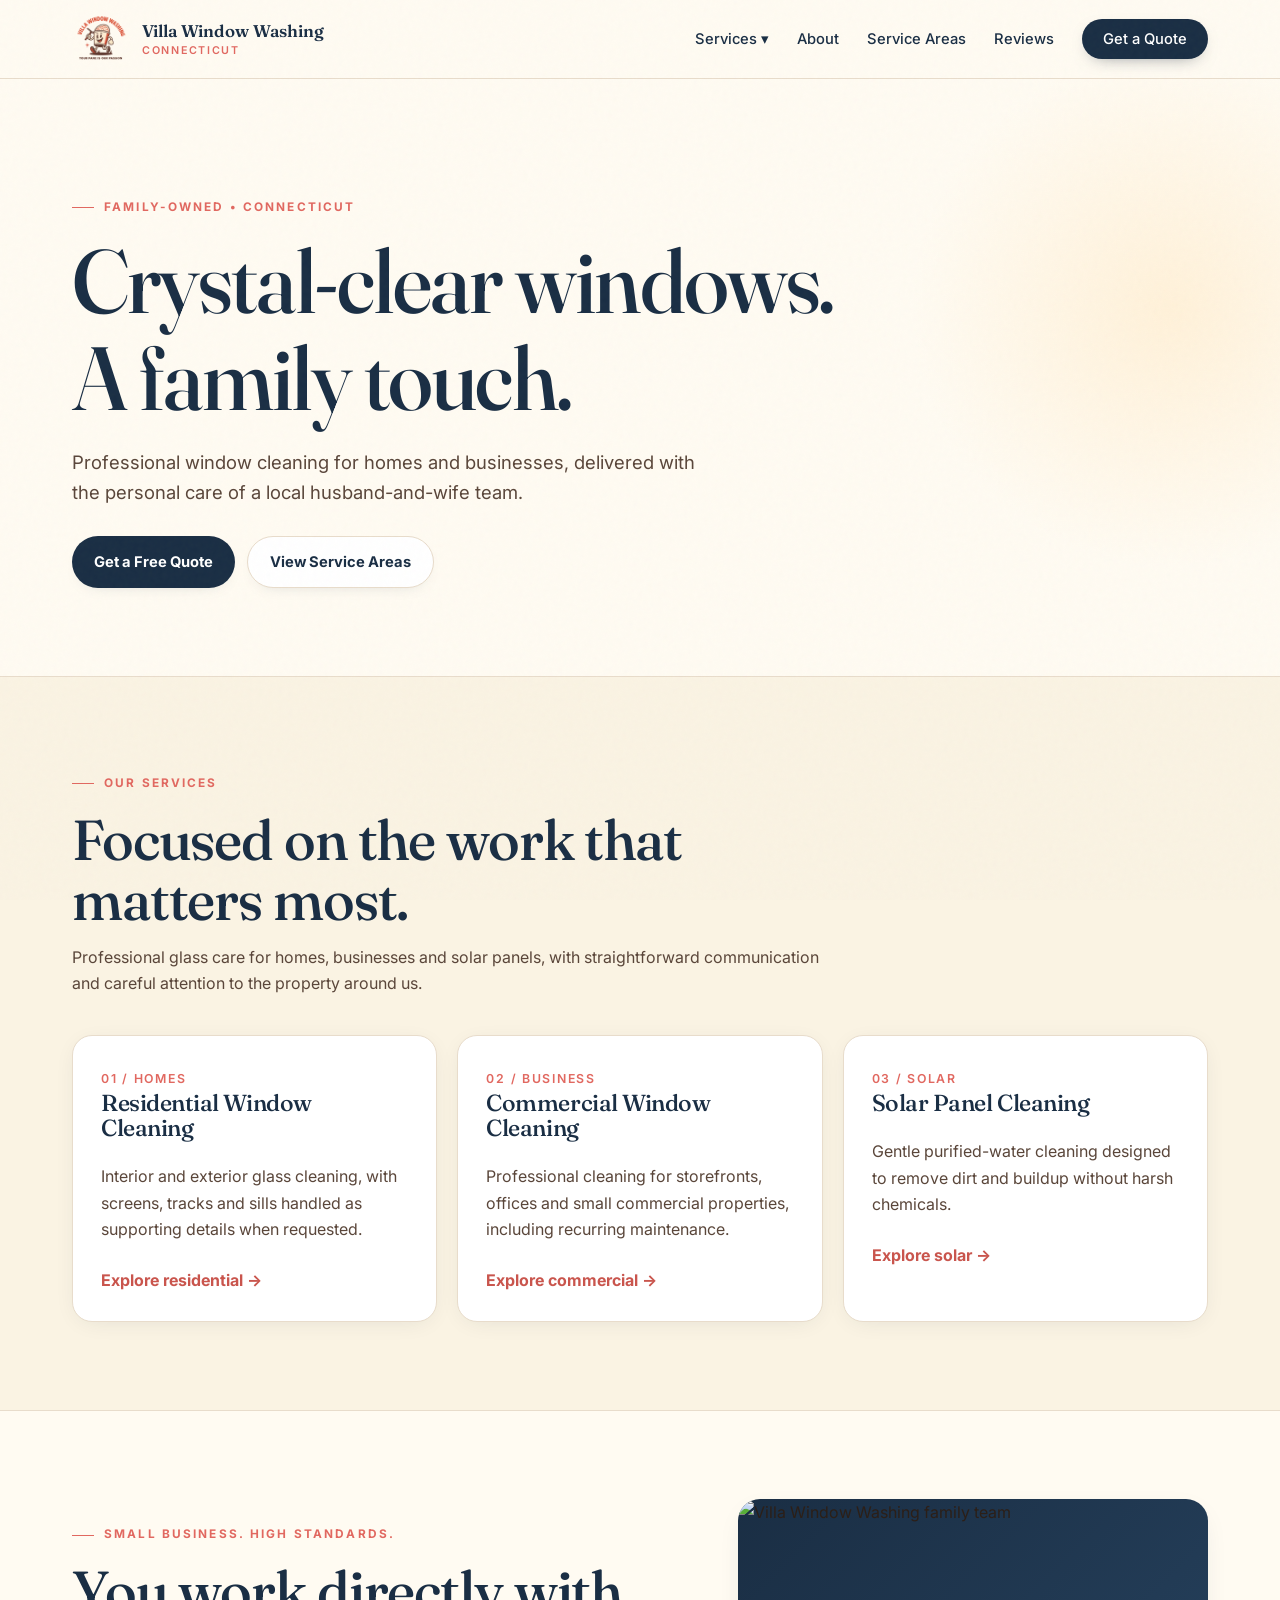
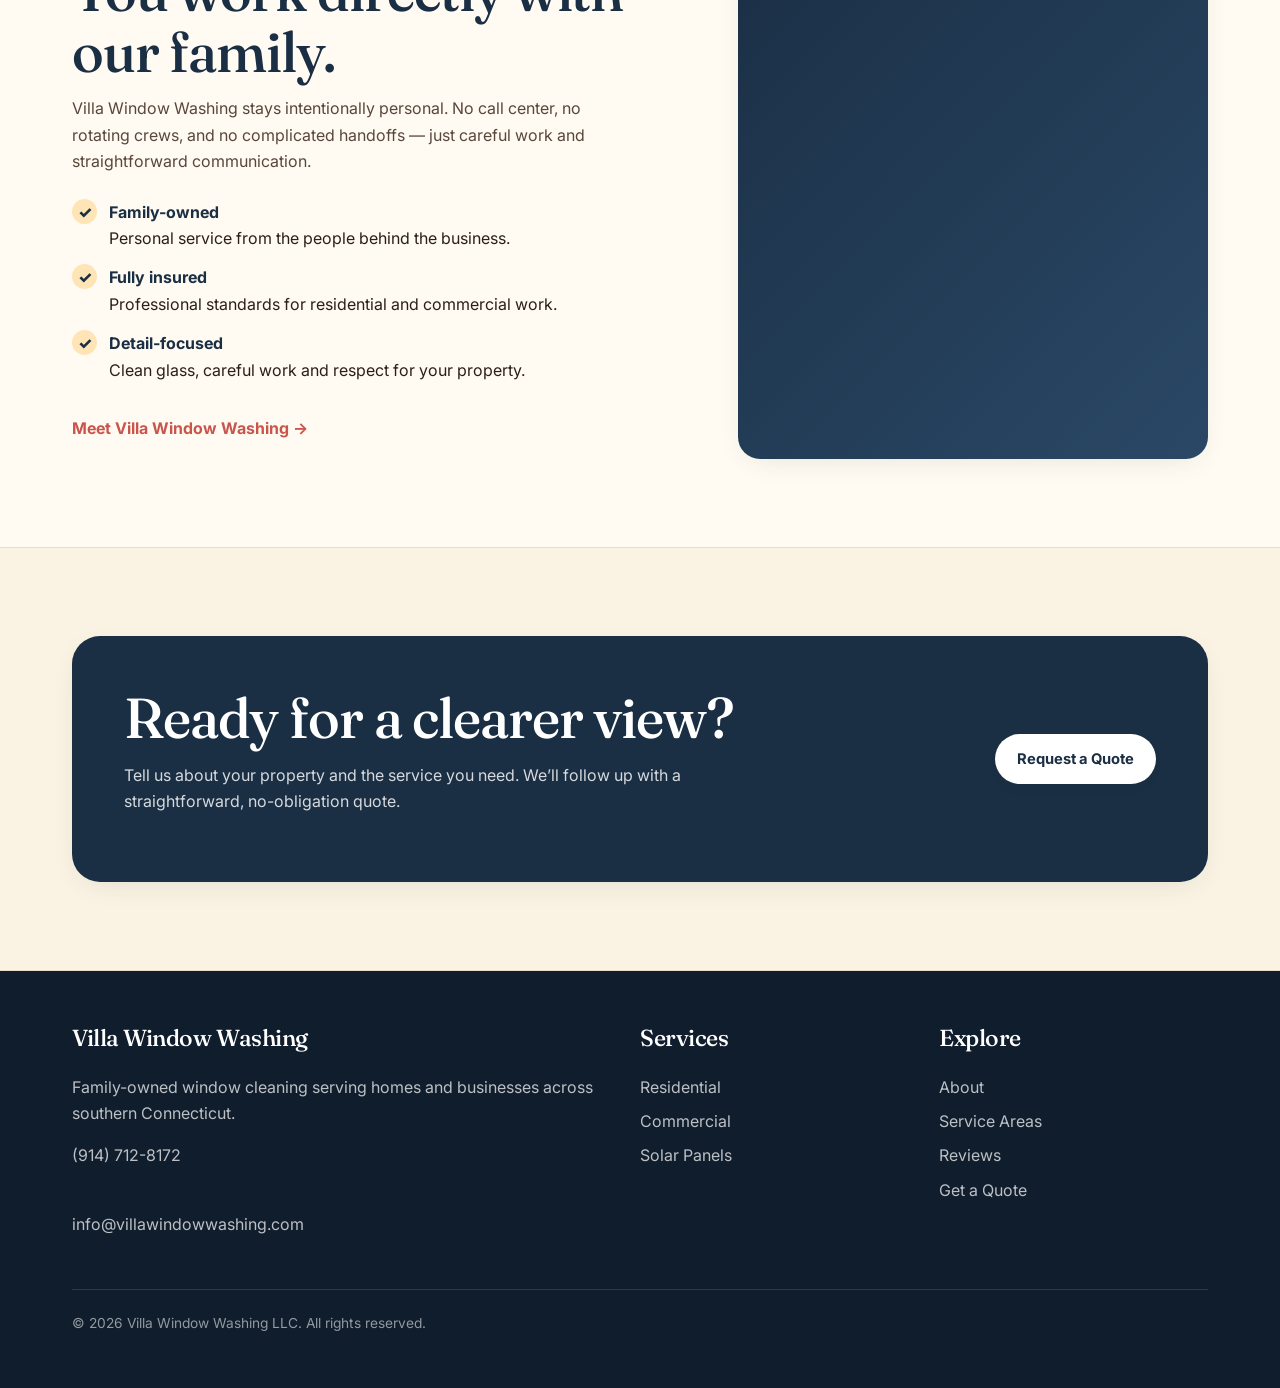
==== commit 6c70325d: "Launch V2 multipage site with SEO, social metadata, reviews and quote flow" ====
--- a/index.html
+++ b/index.html
@@ -1,1694 +1 @@
-<!DOCTYPE html>
-<html lang="en">
-<head>
-  <meta charset="UTF-8" />
-  <meta name="viewport" content="width=device-width, initial-scale=1.0" />
-
-  <title>Villa Window Washing | Connecticut Window Cleaning Services</title>
-
-  <meta name="description" content="Family-owned window cleaning serving New Haven, Fairfield, Middlesex & New London counties. Eco-friendly, professional, and detail-obsessed. Free quotes." />
-  <meta name="keywords" content="window cleaning, Connecticut, New Haven, Fairfield CT, Clinton CT, Guilford CT, East Haven CT, window washing, Villa Window Washing, residential window cleaning, commercial window washing" />
-  <meta name="author" content="Villa Window Washing LLC" />
-  <meta name="robots" content="index, follow" />
-  <link rel="canonical" href="https://www.villawindowwashing.com/" />
-
-  <link rel="icon" type="image/png" href="https://villawindowwashing.com/bucket3.png">
-
-  <meta property="og:type" content="website" />
-  <meta property="og:title" content="Villa Window Washing" />
-  <meta property="og:description" content="Crystal-clear window cleaning for homes and businesses in Connecticut, satisfaction guaranteed." />
-  <meta property="og:image" content="https://villawindowwashing.com/bucket6.png" />
-  <meta property="og:url" content="https://villawindowwashing.com" />
-  <meta property="og:site_name" content="Villa Window Washing" />
-
-  <link rel="preconnect" href="https://fonts.googleapis.com">
-  <link rel="preconnect" href="https://fonts.gstatic.com" crossorigin>
-  <link href="https://fonts.googleapis.com/css2?family=Fraunces:opsz,wght,SOFT@9..144,300..700,0..100&family=Inter:wght@400;500;600;700&family=Lobster&display=swap" rel="stylesheet">
-
-  <link rel="stylesheet" href="https://unpkg.com/swiper@8/swiper-bundle.min.css" />
-  <link href="https://cdn.jsdelivr.net/npm/aos@2.3.4/dist/aos.css" rel="stylesheet">
-
-<style>
-  /* ============================================
-     TOKENS
-  ============================================ */
-  :root {
-    --coral: #e16860;
-    --coral-deep: #c9554d;
-    --coral-soft: #f5b5af;
-    --peach: #ffe4b5;
-    --peach-soft: #fff1d9;
-    --cream: #fffbf2;
-    --cream-warm: #faf3e3;
-    --navy: #1a2e44;
-    --navy-deep: #0f1d2c;
-    --navy-soft: #2a4866;
-    --ink: #2c1f17;
-    --ink-soft: #5a463a;
-    --line: #e8dccb;
-
-    --radius-sm: 6px;
-    --radius: 12px;
-    --radius-lg: 20px;
-
-    --shadow-soft: 0 8px 30px -12px rgba(26, 46, 68, 0.15);
-    --shadow-hover: 0 20px 40px -15px rgba(26, 46, 68, 0.25);
-    --shadow-card: 0 4px 24px -8px rgba(26, 46, 68, 0.12);
-
-    --max-w: 1200px;
-  }
-
-  * { box-sizing: border-box; }
-
-  html { scroll-behavior: smooth; }
-
-  body {
-    margin: 0;
-    font-family: 'Inter', sans-serif;
-    background-color: var(--cream);
-    color: var(--ink);
-    line-height: 1.65;
-    font-size: 16px;
-    -webkit-font-smoothing: antialiased;
-    overflow-x: hidden;
-  }
-
-  /* Subtle noise overlay for warmth */
-  body::before {
-    content: '';
-    position: fixed;
-    inset: 0;
-    pointer-events: none;
-    z-index: 9999;
-    opacity: 0.025;
-    background-image: url("data:image/svg+xml,%3Csvg viewBox='0 0 200 200' xmlns='http://www.w3.org/2000/svg'%3E%3Cfilter id='n'%3E%3CfeTurbulence type='fractalNoise' baseFrequency='0.9' numOctaves='3'/%3E%3C/filter%3E%3Crect width='100%25' height='100%25' filter='url(%23n)'/%3E%3C/svg%3E");
-  }
-
-  /* ============================================
-     TYPOGRAPHY
-  ============================================ */
-  h1, h2, h3, h4 {
-    font-family: 'Fraunces', serif;
-    color: var(--navy);
-    font-weight: 500;
-    margin-top: 0;
-    line-height: 1.1;
-    letter-spacing: -0.01em;
-    font-variation-settings: "SOFT" 50, "opsz" 144;
-  }
-
-  h2 { font-size: clamp(2rem, 4vw, 3rem); margin-bottom: 0.5rem; }
-  h3 { font-size: 1.4rem; }
-
-  p {
-    color: var(--ink-soft);
-    margin: 0 0 1rem 0;
-  }
-
-  .brand-font {
-    font-family: 'Lobster', cursive;
-    font-weight: 400;
-  }
-
-  .eyebrow {
-    display: inline-block;
-    color: var(--coral);
-    font-family: 'Inter', sans-serif;
-    font-weight: 600;
-    text-transform: uppercase;
-    font-size: 0.75rem;
-    letter-spacing: 0.18em;
-    margin-bottom: 1rem;
-    position: relative;
-    padding-left: 32px;
-  }
-  .eyebrow::before {
-    content: '';
-    position: absolute;
-    left: 0;
-    top: 50%;
-    width: 22px;
-    height: 1px;
-    background: var(--coral);
-  }
-
-  /* ============================================
-     HEADER
-  ============================================ */
-  header {
-    background: rgba(255, 251, 242, 0.92);
-    backdrop-filter: blur(12px);
-    -webkit-backdrop-filter: blur(12px);
-    position: sticky;
-    top: 0;
-    z-index: 1000;
-    padding: 0 32px;
-    border-bottom: 1px solid var(--line);
-    display: flex;
-    align-items: center;
-    justify-content: space-between;
-    height: 78px;
-  }
-
-  .logo-container { display: flex; align-items: center; gap: 12px; }
-  .logo-container img { height: 60px; width: auto; }
-  .logo-container .logo-text {
-    font-family: 'Fraunces', serif;
-    font-weight: 600;
-    font-size: 1.05rem;
-    color: var(--navy);
-    line-height: 1.1;
-    letter-spacing: -0.01em;
-  }
-  .logo-container .logo-text span {
-    display: block;
-    font-size: 0.7rem;
-    color: var(--coral);
-    font-family: 'Inter', sans-serif;
-    text-transform: uppercase;
-    letter-spacing: 0.15em;
-    font-weight: 500;
-  }
-
-  nav ul {
-    list-style: none;
-    padding: 0;
-    display: flex;
-    gap: 36px;
-    margin: 0;
-    align-items: center;
-  }
-  nav a {
-    text-decoration: none;
-    color: var(--navy);
-    font-weight: 500;
-    font-size: 0.92rem;
-    transition: color 0.2s;
-    position: relative;
-  }
-  nav a:not(.nav-cta)::after {
-    content: '';
-    position: absolute;
-    left: 0;
-    bottom: -6px;
-    width: 0;
-    height: 1.5px;
-    background: var(--coral);
-    transition: width 0.3s ease;
-  }
-  nav a:not(.nav-cta):hover::after { width: 100%; }
-  nav a:hover { color: var(--coral); }
-
-  .nav-cta {
-    background: var(--navy);
-    color: white !important;
-    padding: 10px 22px;
-    border-radius: 50px;
-    transition: all 0.2s;
-  }
-  .nav-cta:hover {
-    background: var(--coral);
-    transform: translateY(-1px);
-  }
-
-  .menu-toggle {
-    display: none;
-    background: none;
-    border: none;
-    cursor: pointer;
-    padding: 8px;
-  }
-  .menu-toggle span {
-    display: block;
-    width: 24px;
-    height: 2px;
-    background: var(--navy);
-    margin: 5px 0;
-    transition: 0.3s;
-  }
-
-  @media (max-width: 860px) {
-    header { padding: 0 20px; height: 68px; }
-    .logo-container img { height: 48px; }
-    .logo-container .logo-text { font-size: 0.95rem; }
-    .menu-toggle { display: block; }
-    nav ul {
-      position: absolute;
-      top: 68px;
-      left: 0;
-      right: 0;
-      background: var(--cream);
-      flex-direction: column;
-      padding: 24px;
-      gap: 20px;
-      border-bottom: 1px solid var(--line);
-      transform: translateY(-150%);
-      transition: transform 0.3s ease;
-    }
-    nav.open ul { transform: translateY(0); }
-  }
-
-  /* ============================================
-     HERO
-  ============================================ */
-  #hero {
-    position: relative;
-    padding: 80px 32px 100px;
-    background: var(--cream);
-    overflow: hidden;
-  }
-
-  /* Decorative coral arc */
-  #hero::before {
-    content: '';
-    position: absolute;
-    top: -200px;
-    right: -200px;
-    width: 600px;
-    height: 600px;
-    border-radius: 50%;
-    background: radial-gradient(circle at center, var(--peach-soft), transparent 70%);
-    z-index: 0;
-  }
-
-  .hero-grid {
-    max-width: var(--max-w);
-    margin: 0 auto;
-    display: grid;
-    grid-template-columns: 1.1fr 0.9fr;
-    gap: 60px;
-    align-items: center;
-    position: relative;
-    z-index: 1;
-  }
-
-  .hero-content { position: relative; }
-
-  .hero-badge {
-    display: inline-flex;
-    align-items: center;
-    gap: 8px;
-    background: white;
-    border: 1px solid var(--line);
-    padding: 6px 14px 6px 6px;
-    border-radius: 50px;
-    font-size: 0.82rem;
-    color: var(--navy);
-    margin-bottom: 24px;
-    box-shadow: var(--shadow-card);
-  }
-  .hero-badge .dot {
-    width: 24px;
-    height: 24px;
-    background: var(--coral);
-    border-radius: 50%;
-    color: white;
-    display: inline-flex;
-    align-items: center;
-    justify-content: center;
-    font-size: 0.7rem;
-    font-weight: 700;
-  }
-
-  #hero h1 {
-    font-size: clamp(2.5rem, 6vw, 4.5rem);
-    color: var(--navy);
-    margin-bottom: 20px;
-    font-weight: 400;
-    font-variation-settings: "SOFT" 50, "opsz" 144;
-  }
-  #hero h1 .accent {
-    font-style: italic;
-    color: var(--coral);
-    font-weight: 400;
-  }
-  #hero h1 .script {
-    font-family: 'Lobster', cursive;
-    color: var(--coral);
-    font-weight: 400;
-    font-size: 0.85em;
-  }
-
-  #hero .lede {
-    font-size: 1.15rem;
-    color: var(--ink-soft);
-    max-width: 480px;
-    margin-bottom: 36px;
-    line-height: 1.6;
-  }
-
-  .hero-cta-row {
-    display: flex;
-    gap: 14px;
-    flex-wrap: wrap;
-    align-items: center;
-  }
-
-  .hero-stats {
-    display: flex;
-    gap: 36px;
-    margin-top: 56px;
-    padding-top: 32px;
-    border-top: 1px solid var(--line);
-  }
-  .hero-stat-num {
-    font-family: 'Fraunces', serif;
-    font-size: 2rem;
-    color: var(--navy);
-    font-weight: 500;
-    line-height: 1;
-    margin-bottom: 6px;
-  }
-  .hero-stat-label {
-    font-size: 0.78rem;
-    color: var(--ink-soft);
-    text-transform: uppercase;
-    letter-spacing: 0.1em;
-  }
-
-  /* Hero image collage */
-  .hero-visual {
-    position: relative;
-    height: 540px;
-  }
-  .hero-img-main {
-    position: absolute;
-    top: 0;
-    right: 0;
-    width: 78%;
-    height: 70%;
-    border-radius: var(--radius-lg);
-    overflow: hidden;
-    box-shadow: var(--shadow-hover);
-  }
-  .hero-img-main img {
-    width: 100%;
-    height: 100%;
-    object-fit: cover;
-  }
-  .hero-img-secondary {
-    position: absolute;
-    bottom: 0;
-    left: 0;
-    width: 55%;
-    height: 50%;
-    border-radius: var(--radius-lg);
-    overflow: hidden;
-    box-shadow: var(--shadow-hover);
-    border: 6px solid var(--cream);
-  }
-  .hero-img-secondary img {
-    width: 100%;
-    height: 100%;
-    object-fit: cover;
-  }
-  .hero-tag {
-    position: absolute;
-    background: var(--navy);
-    color: white;
-    padding: 14px 20px;
-    border-radius: var(--radius);
-    font-size: 0.85rem;
-    font-weight: 500;
-    box-shadow: var(--shadow-hover);
-    display: flex;
-    align-items: center;
-    gap: 10px;
-    z-index: 5;
-  }
-  .hero-tag-1 {
-    top: 50%;
-    right: -10px;
-    transform: translateY(-50%);
-  }
-  .hero-tag-1::before {
-    content: '★★★★★';
-    color: var(--coral);
-    letter-spacing: 1px;
-  }
-
-  @media (max-width: 900px) {
-    #hero { padding: 50px 20px 70px; }
-    .hero-grid { grid-template-columns: 1fr; gap: 50px; }
-    .hero-visual { height: 420px; }
-    .hero-stats { gap: 24px; }
-    .hero-stat-num { font-size: 1.5rem; }
-  }
-
-  /* ============================================
-     BUTTONS
-  ============================================ */
-  .btn {
-    display: inline-flex;
-    align-items: center;
-    gap: 8px;
-    padding: 14px 28px;
-    font-size: 0.95rem;
-    font-weight: 600;
-    border: none;
-    border-radius: 50px;
-    cursor: pointer;
-    text-decoration: none;
-    transition: all 0.25s ease;
-    font-family: 'Inter', sans-serif;
-  }
-  .btn-primary {
-    background: var(--coral);
-    color: white;
-    box-shadow: 0 4px 20px -4px rgba(225, 104, 96, 0.5);
-  }
-  .btn-primary:hover {
-    background: var(--coral-deep);
-    transform: translateY(-2px);
-    box-shadow: 0 8px 25px -4px rgba(225, 104, 96, 0.6);
-  }
-  .btn-secondary {
-    background: transparent;
-    color: var(--navy);
-    border: 1.5px solid var(--navy);
-  }
-  .btn-secondary:hover {
-    background: var(--navy);
-    color: white;
-  }
-  .btn .arrow {
-    transition: transform 0.25s ease;
-  }
-  .btn:hover .arrow { transform: translateX(4px); }
-
-  /* ============================================
-     TRUST STRIP
-  ============================================ */
-  .trust-strip {
-    background: var(--navy);
-    color: white;
-    padding: 28px 32px;
-    overflow: hidden;
-  }
-  .trust-inner {
-    max-width: var(--max-w);
-    margin: 0 auto;
-    display: flex;
-    justify-content: space-around;
-    align-items: center;
-    flex-wrap: wrap;
-    gap: 24px;
-  }
-  .trust-item {
-    display: flex;
-    align-items: center;
-    gap: 12px;
-    font-size: 0.92rem;
-    color: rgba(255,255,255,0.92);
-    font-weight: 500;
-  }
-  .trust-item svg {
-    flex-shrink: 0;
-    color: var(--coral-soft);
-  }
-
-  /* ============================================
-     SECTIONS
-  ============================================ */
-  .section {
-    padding: 100px 32px;
-    max-width: var(--max-w);
-    margin: 0 auto;
-  }
-  .section-header {
-    max-width: 720px;
-    margin-bottom: 64px;
-  }
-  .section-header.centered {
-    text-align: center;
-    margin-left: auto;
-    margin-right: auto;
-  }
-  .section-header.centered .eyebrow { padding-left: 32px; padding-right: 32px; }
-  .section-header.centered .eyebrow::before { left: 0; }
-  .section-header.centered .eyebrow::after {
-    content: '';
-    position: absolute;
-    right: 0;
-    top: 50%;
-    width: 22px;
-    height: 1px;
-    background: var(--coral);
-  }
-  .section-header p {
-    font-size: 1.1rem;
-    margin-top: 16px;
-    line-height: 1.6;
-  }
-
-  @media (max-width: 768px) {
-    .section { padding: 70px 20px; }
-    .section-header { margin-bottom: 48px; }
-  }
-
-  /* ============================================
-     SERVICES
-  ============================================ */
-  #services {
-    background: var(--cream-warm);
-    max-width: none;
-    border-top: 1px solid var(--line);
-    border-bottom: 1px solid var(--line);
-  }
-  .services-inner {
-    max-width: var(--max-w);
-    margin: 0 auto;
-  }
-  .services-grid {
-    display: grid;
-    grid-template-columns: repeat(auto-fit, minmax(260px, 1fr));
-    gap: 24px;
-  }
-
-  .service-card {
-    background: white;
-    padding: 36px 28px;
-    border-radius: var(--radius);
-    border: 1px solid var(--line);
-    transition: all 0.3s ease;
-    position: relative;
-    overflow: hidden;
-  }
-  .service-card::before {
-    content: '';
-    position: absolute;
-    top: 0;
-    left: 0;
-    width: 100%;
-    height: 3px;
-    background: var(--coral);
-    transform: scaleX(0);
-    transform-origin: left;
-    transition: transform 0.3s ease;
-  }
-  .service-card:hover {
-    transform: translateY(-6px);
-    box-shadow: var(--shadow-hover);
-    border-color: transparent;
-  }
-  .service-card:hover::before { transform: scaleX(1); }
-
-  .service-icon {
-    width: 52px;
-    height: 52px;
-    border-radius: 12px;
-    background: var(--peach-soft);
-    color: var(--coral);
-    display: flex;
-    align-items: center;
-    justify-content: center;
-    margin-bottom: 22px;
-    transition: all 0.3s;
-  }
-  .service-card:hover .service-icon {
-    background: var(--coral);
-    color: white;
-    transform: rotate(-6deg);
-  }
-
-  .service-card h3 {
-    font-size: 1.2rem;
-    margin-bottom: 10px;
-    color: var(--navy);
-  }
-  .service-card p {
-    font-size: 0.93rem;
-    color: var(--ink-soft);
-    margin: 0;
-    line-height: 1.6;
-  }
-
-  /* ============================================
-     ABOUT / FAMILY STORY
-  ============================================ */
-  #about {
-    display: grid;
-    grid-template-columns: 1fr 1fr;
-    gap: 80px;
-    align-items: center;
-  }
-  .about-img-wrap {
-    position: relative;
-  }
-  .about-img-wrap::before {
-    content: '';
-    position: absolute;
-    top: -20px;
-    left: -20px;
-    width: 100%;
-    height: 100%;
-    border: 2px solid var(--coral);
-    border-radius: var(--radius-lg);
-    z-index: 0;
-  }
-  .about-img-wrap img {
-    width: 100%;
-    height: 500px;
-    object-fit: cover;
-    border-radius: var(--radius-lg);
-    position: relative;
-    z-index: 1;
-  }
-  .about-quote {
-    position: absolute;
-    bottom: 24px;
-    right: -30px;
-    background: var(--navy);
-    color: white;
-    padding: 20px 24px;
-    border-radius: var(--radius);
-    max-width: 280px;
-    z-index: 2;
-    box-shadow: var(--shadow-hover);
-    font-family: 'Fraunces', serif;
-    font-style: italic;
-    font-size: 1rem;
-    line-height: 1.4;
-  }
-  .about-quote::before {
-    content: '"';
-    font-size: 3.5rem;
-    color: var(--coral);
-    position: absolute;
-    top: -10px;
-    left: 12px;
-    font-family: 'Fraunces', serif;
-    line-height: 1;
-  }
-  .about-quote-author {
-    display: block;
-    margin-top: 10px;
-    font-style: normal;
-    font-size: 0.78rem;
-    color: var(--coral-soft);
-    font-family: 'Inter', sans-serif;
-    text-transform: uppercase;
-    letter-spacing: 0.1em;
-  }
-
-  .about-content h2 { margin-bottom: 24px; }
-  .about-features {
-    display: grid;
-    grid-template-columns: 1fr 1fr;
-    gap: 24px;
-    margin-top: 36px;
-  }
-  .about-feature {
-    display: flex;
-    gap: 14px;
-    align-items: flex-start;
-  }
-  .about-feature .check {
-    flex-shrink: 0;
-    width: 28px;
-    height: 28px;
-    background: var(--peach-soft);
-    color: var(--coral);
-    border-radius: 50%;
-    display: flex;
-    align-items: center;
-    justify-content: center;
-  }
-  .about-feature h4 {
-    font-family: 'Inter', sans-serif;
-    font-size: 0.95rem;
-    font-weight: 600;
-    color: var(--navy);
-    margin: 0 0 4px 0;
-  }
-  .about-feature p {
-    font-size: 0.85rem;
-    margin: 0;
-    line-height: 1.5;
-  }
-
-  @media (max-width: 900px) {
-    #about { grid-template-columns: 1fr; gap: 60px; }
-    .about-img-wrap img { height: 400px; }
-    .about-quote { right: 20px; max-width: 240px; }
-  }
-
-  /* ============================================
-     LOCATIONS
-  ============================================ */
-  #locations {
-    background: var(--navy);
-    color: white;
-    max-width: none;
-    padding: 100px 32px;
-    position: relative;
-    overflow: hidden;
-  }
-  #locations::before {
-    content: '';
-    position: absolute;
-    top: -100px;
-    left: -100px;
-    width: 400px;
-    height: 400px;
-    border-radius: 50%;
-    background: radial-gradient(circle, rgba(225, 104, 96, 0.15), transparent 70%);
-  }
-  .locations-inner {
-    max-width: var(--max-w);
-    margin: 0 auto;
-    text-align: center;
-    position: relative;
-    z-index: 1;
-  }
-  #locations h2 { color: white; }
-  #locations h2 em { color: var(--coral); font-style: italic; font-weight: 400; }
-  #locations .eyebrow { color: var(--coral-soft); }
-  #locations .eyebrow::before, #locations .eyebrow::after { background: var(--coral-soft); }
-  #locations p { color: rgba(255,255,255,0.75); }
-
-  .counties-grid {
-    display: grid;
-    grid-template-columns: repeat(auto-fit, minmax(200px, 1fr));
-    gap: 20px;
-    max-width: 900px;
-    margin: 50px auto 0;
-  }
-  .county-card {
-    background: rgba(255,255,255,0.04);
-    border: 1px solid rgba(255,255,255,0.1);
-    padding: 28px 20px;
-    border-radius: var(--radius);
-    transition: all 0.3s;
-  }
-  .county-card:hover {
-    background: rgba(225, 104, 96, 0.1);
-    border-color: var(--coral);
-    transform: translateY(-4px);
-  }
-  .county-card h4 {
-    font-family: 'Fraunces', serif;
-    color: white;
-    font-size: 1.15rem;
-    margin: 0 0 6px 0;
-  }
-  .county-card p {
-    color: rgba(255,255,255,0.6);
-    font-size: 0.82rem;
-    margin: 0;
-  }
-
-  .based-in {
-    margin-top: 40px;
-    font-size: 0.9rem;
-    color: rgba(255,255,255,0.6);
-  }
-  .based-in strong { color: var(--coral-soft); }
-
-  /* ============================================
-     TESTIMONIALS
-  ============================================ */
-  #testimonials {
-    background: var(--cream-warm);
-    max-width: none;
-    border-top: 1px solid var(--line);
-    border-bottom: 1px solid var(--line);
-  }
-  .testimonials-inner { max-width: var(--max-w); margin: 0 auto; }
-  .testimonials-grid {
-    display: grid;
-    grid-template-columns: repeat(auto-fit, minmax(300px, 1fr));
-    gap: 28px;
-    margin-bottom: 40px;
-  }
-  .testimonial-card {
-    background: white;
-    padding: 32px;
-    border-radius: var(--radius);
-    border: 1px solid var(--line);
-    box-shadow: var(--shadow-card);
-    display: flex;
-    flex-direction: column;
-    transition: all 0.3s;
-  }
-  .testimonial-card:hover {
-    transform: translateY(-4px);
-    box-shadow: var(--shadow-hover);
-  }
-  .testimonial-stars {
-    color: var(--coral);
-    letter-spacing: 2px;
-    font-size: 0.9rem;
-    margin-bottom: 16px;
-  }
-  .testimonial-text {
-    font-family: 'Fraunces', serif;
-    font-size: 1.05rem;
-    color: var(--ink);
-    line-height: 1.5;
-    margin-bottom: 20px;
-    flex-grow: 1;
-    font-style: italic;
-  }
-  .testimonial-author {
-    display: flex;
-    align-items: center;
-    gap: 12px;
-    border-top: 1px solid var(--line);
-    padding-top: 16px;
-  }
-  .testimonial-avatar {
-    width: 40px;
-    height: 40px;
-    border-radius: 50%;
-    background: var(--peach-soft);
-    color: var(--coral);
-    display: flex;
-    align-items: center;
-    justify-content: center;
-    font-weight: 600;
-    font-size: 0.9rem;
-    font-family: 'Fraunces', serif;
-  }
-  .testimonial-author-info { line-height: 1.3; }
-  .testimonial-author-name {
-    font-weight: 600;
-    color: var(--navy);
-    font-size: 0.92rem;
-  }
-  .testimonial-author-source {
-    font-size: 0.78rem;
-    color: var(--ink-soft);
-  }
-
-  .reviews-cta {
-    text-align: center;
-    margin-top: 24px;
-  }
-
-  /* ============================================
-     GALLERY
-  ============================================ */
-  #gallery {
-    text-align: center;
-  }
-  .mySwiper {
-    width: 100%;
-    padding-bottom: 60px;
-  }
-  .swiper-slide {
-    border-radius: var(--radius-lg);
-    overflow: hidden;
-  }
-  .swiper-slide img {
-    width: 100%;
-    height: 480px;
-    object-fit: cover;
-    border-radius: var(--radius-lg);
-    box-shadow: var(--shadow-soft);
-    display: block;
-  }
-  .swiper-pagination-bullet {
-    background: var(--ink-soft);
-    opacity: 0.3;
-  }
-  .swiper-pagination-bullet-active {
-    background: var(--coral);
-    opacity: 1;
-    width: 24px;
-    border-radius: 4px;
-  }
-
-  @media (max-width: 768px) {
-    .swiper-slide img { height: 320px; }
-  }
-
-  /* ============================================
-     QUOTE FORM
-  ============================================ */
-  #quote-section {
-    background: var(--navy);
-    color: white;
-    max-width: none;
-    padding: 100px 32px;
-    position: relative;
-    overflow: hidden;
-  }
-  #quote-section::before {
-    content: '';
-    position: absolute;
-    bottom: -150px;
-    right: -150px;
-    width: 500px;
-    height: 500px;
-    border-radius: 50%;
-    background: radial-gradient(circle, rgba(225, 104, 96, 0.12), transparent 70%);
-  }
-
-  .quote-grid {
-    max-width: var(--max-w);
-    margin: 0 auto;
-    display: grid;
-    grid-template-columns: 0.9fr 1.1fr;
-    gap: 60px;
-    position: relative;
-    z-index: 1;
-  }
-
-  .quote-info h2 { color: white; }
-  .quote-info h2 em { color: var(--coral); font-style: italic; font-weight: 400; }
-  .quote-info .eyebrow { color: var(--coral-soft); }
-  .quote-info .eyebrow::before { background: var(--coral-soft); }
-  .quote-info p { color: rgba(255,255,255,0.75); }
-
-  .quote-contact-list {
-    margin-top: 36px;
-    list-style: none;
-    padding: 0;
-  }
-  .quote-contact-list li {
-    display: flex;
-    align-items: center;
-    gap: 16px;
-    padding: 14px 0;
-    border-bottom: 1px solid rgba(255,255,255,0.08);
-    color: rgba(255,255,255,0.9);
-    font-size: 0.95rem;
-  }
-  .quote-contact-list li:last-child { border-bottom: none; }
-  .quote-contact-list .icon-wrap {
-    width: 40px;
-    height: 40px;
-    background: rgba(225, 104, 96, 0.15);
-    color: var(--coral-soft);
-    border-radius: 50%;
-    display: flex;
-    align-items: center;
-    justify-content: center;
-    flex-shrink: 0;
-  }
-  .quote-contact-list strong { color: white; }
-  .quote-contact-list a { color: rgba(255,255,255,0.9); text-decoration: none; }
-  .quote-contact-list a:hover { color: var(--coral-soft); }
-
-  #quote-form {
-    background: white;
-    padding: 44px 38px;
-    border-radius: var(--radius-lg);
-    color: var(--ink);
-    box-shadow: var(--shadow-hover);
-  }
-  #quote-form h3 {
-    color: var(--navy);
-    margin-bottom: 24px;
-    font-size: 1.5rem;
-  }
-  #quote-form label {
-    display: block;
-    margin-bottom: 8px;
-    font-weight: 500;
-    font-size: 0.85rem;
-    color: var(--navy);
-  }
-  #quote-form input,
-  #quote-form select,
-  #quote-form textarea {
-    width: 100%;
-    padding: 12px 16px;
-    margin-bottom: 18px;
-    font-size: 0.95rem;
-    font-family: 'Inter', sans-serif;
-    color: var(--ink);
-    border: 1.5px solid var(--line);
-    border-radius: var(--radius-sm);
-    background-color: var(--cream);
-    transition: all 0.2s;
-  }
-  #quote-form input::placeholder, #quote-form textarea::placeholder { color: #b4a89a; }
-  #quote-form input:focus,
-  #quote-form select:focus,
-  #quote-form textarea:focus {
-    outline: none;
-    border-color: var(--coral);
-    background-color: white;
-    box-shadow: 0 0 0 3px rgba(225, 104, 96, 0.1);
-  }
-
-  .form-row {
-    display: grid;
-    grid-template-columns: 1fr 1fr;
-    gap: 16px;
-  }
-
-  #quote-form button[type="submit"] {
-    background: var(--coral);
-    color: white;
-    width: 100%;
-    padding: 16px;
-    font-size: 1rem;
-    font-weight: 600;
-    border: none;
-    border-radius: 50px;
-    cursor: pointer;
-    margin-top: 10px;
-    transition: all 0.25s;
-    font-family: 'Inter', sans-serif;
-  }
-  #quote-form button[type="submit"]:hover {
-    background: var(--coral-deep);
-    transform: translateY(-2px);
-    box-shadow: 0 8px 25px -4px rgba(225, 104, 96, 0.4);
-  }
-
-  @media (max-width: 900px) {
-    .quote-grid { grid-template-columns: 1fr; gap: 40px; }
-    #quote-form { padding: 32px 24px; }
-    .form-row { grid-template-columns: 1fr; gap: 0; }
-  }
-
-  /* ============================================
-     FOOTER
-  ============================================ */
-  footer {
-    background: var(--navy-deep);
-    color: rgba(255,255,255,0.85);
-    padding: 70px 32px 32px;
-    position: relative;
-  }
-  .footer-inner {
-    max-width: var(--max-w);
-    margin: 0 auto;
-  }
-  .footer-grid {
-    display: grid;
-    grid-template-columns: 1.5fr 1fr 1fr 1fr;
-    gap: 40px;
-    padding-bottom: 50px;
-    border-bottom: 1px solid rgba(255,255,255,0.08);
-  }
-  .footer-brand .logo-text {
-    font-family: 'Fraunces', serif;
-    color: white;
-    font-size: 1.4rem;
-    font-weight: 600;
-    margin-bottom: 12px;
-    display: block;
-  }
-  .footer-brand p {
-    color: rgba(255,255,255,0.6);
-    font-size: 0.9rem;
-    max-width: 280px;
-  }
-  .footer-col h5 {
-    color: white;
-    font-family: 'Inter', sans-serif;
-    font-weight: 600;
-    font-size: 0.85rem;
-    text-transform: uppercase;
-    letter-spacing: 0.1em;
-    margin: 0 0 18px 0;
-  }
-  .footer-col ul {
-    list-style: none;
-    padding: 0;
-    margin: 0;
-  }
-  .footer-col li {
-    margin-bottom: 10px;
-  }
-  .footer-col a {
-    color: rgba(255,255,255,0.65);
-    text-decoration: none;
-    font-size: 0.9rem;
-    transition: color 0.2s;
-  }
-  .footer-col a:hover { color: var(--coral-soft); }
-
-  .footer-bottom {
-    display: flex;
-    justify-content: space-between;
-    align-items: center;
-    padding-top: 28px;
-    flex-wrap: wrap;
-    gap: 16px;
-  }
-  .footer-bottom p {
-    color: rgba(255,255,255,0.5);
-    font-size: 0.85rem;
-    margin: 0;
-  }
-  .socials { display: flex; gap: 12px; }
-  .socials a {
-    width: 38px;
-    height: 38px;
-    border-radius: 50%;
-    background: rgba(255,255,255,0.06);
-    display: flex;
-    align-items: center;
-    justify-content: center;
-    transition: all 0.2s;
-  }
-  .socials a:hover {
-    background: var(--coral);
-    transform: translateY(-2px);
-  }
-  .socials img {
-    width: 16px;
-    height: 16px;
-    filter: brightness(0) invert(1);
-  }
-
-  @media (max-width: 768px) {
-    .footer-grid { grid-template-columns: 1fr 1fr; gap: 32px; }
-    .footer-brand { grid-column: 1 / -1; }
-    .footer-bottom { flex-direction: column; text-align: center; }
-  }
-
-  /* Scroll offset */
-  #services, #about, #quote-section, #gallery, #testimonials, #locations {
-    scroll-margin-top: 100px;
-  }
-</style>
-</head>
-<body>
-
-<header>
-  <div class="logo-container">
-    <a href="#hero" style="display:flex; align-items:center; gap:12px; text-decoration:none;">
-      <img src="bucket3.png" alt="Villa Window Washing logo">
-      <div class="logo-text">
-        Villa Window Washing
-        <span>East Haven · CT</span>
-      </div>
-    </a>
-  </div>
-  <button class="menu-toggle" aria-label="Toggle menu" onclick="document.querySelector('nav').classList.toggle('open')">
-    <span></span><span></span><span></span>
-  </button>
-  <nav>
-    <ul>
-      <li><a href="#services">Services</a></li>
-      <li><a href="#about">About</a></li>
-      <li><a href="#gallery">Gallery</a></li>
-      <li><a href="#testimonials">Reviews</a></li>
-      <li><a href="#quote-section" class="nav-cta">Get a Quote</a></li>
-    </ul>
-  </nav>
-</header>
-
-<!-- ============================================ HERO ============================================ -->
-<section id="hero">
-  <div class="hero-grid">
-    <div class="hero-content" data-aos="fade-up">
-      <div class="hero-badge">
-        <span class="dot">★</span>
-        <span>Five-star rated on Google</span>
-      </div>
-      <h1>
-        Crystal-clear<br>
-        windows. <span class="accent">A family</span><br>
-        <span class="script">touch.</span>
-      </h1>
-      <p class="lede">
-        Family-owned, eco-friendly window cleaning across Connecticut — done with the kind of care we'd give our own home.
-      </p>
-      <div class="hero-cta-row">
-        <a href="#quote-section" class="btn btn-primary">
-          Get a Free Quote
-          <span class="arrow">→</span>
-        </a>
-        <a href="tel:9147128172" class="btn btn-secondary">
-          (914) 712-8172
-        </a>
-      </div>
-      <div class="hero-stats">
-        <div>
-          <div class="hero-stat-num">5.0</div>
-          <div class="hero-stat-label">Google Rating</div>
-        </div>
-        <div>
-          <div class="hero-stat-num">4</div>
-          <div class="hero-stat-label">CT Counties Served</div>
-        </div>
-        <div>
-          <div class="hero-stat-num">100%</div>
-          <div class="hero-stat-label">Eco-Friendly</div>
-        </div>
-      </div>
-    </div>
-
-    <div class="hero-visual" data-aos="fade-left" data-aos-delay="200">
-      <div class="hero-img-main">
-        <img src="after.jpg" alt="Crystal clear windows after professional cleaning">
-      </div>
-      <div class="hero-img-secondary">
-        <img src="Hose.jpg" alt="Modern water-fed pole window cleaning equipment">
-      </div>
-    </div>
-  </div>
-</section>
-
-<!-- ============================================ TRUST STRIP ============================================ -->
-<div class="trust-strip">
-  <div class="trust-inner">
-    <div class="trust-item">
-      <svg width="22" height="22" fill="none" stroke="currentColor" stroke-width="2" viewBox="0 0 24 24"><path stroke-linecap="round" stroke-linejoin="round" d="M3 12l2-2m0 0l7-7 7 7M5 10v10a1 1 0 001 1h3m10-11l2 2m-2-2v10a1 1 0 01-1 1h-3m-6 0a1 1 0 001-1v-4a1 1 0 011-1h2a1 1 0 011 1v4a1 1 0 001 1m-6 0h6"/></svg>
-      Family Owned & Operated
-    </div>
-    <div class="trust-item">
-      <svg width="22" height="22" fill="none" stroke="currentColor" stroke-width="2" viewBox="0 0 24 24"><path stroke-linecap="round" stroke-linejoin="round" d="M3.055 11H5a2 2 0 012 2v1a2 2 0 002 2 2 2 0 012 2v2.945M8 3.935V5.5A2.5 2.5 0 0010.5 8h.5a2 2 0 012 2 2 2 0 104 0 2 2 0 012-2h1.064M15 20.488V18a2 2 0 012-2h3.064M21 12a9 9 0 11-18 0 9 9 0 0118 0z"/></svg>
-      Eco-Friendly Products
-    </div>
-    <div class="trust-item">
-      <svg width="22" height="22" fill="none" stroke="currentColor" stroke-width="2" viewBox="0 0 24 24"><path stroke-linecap="round" stroke-linejoin="round" d="M9 12l2 2 4-4m5.618-4.016A11.955 11.955 0 0112 2.944a11.955 11.955 0 01-8.618 3.04A12.02 12.02 0 003 9c0 5.591 3.824 10.29 9 11.622 5.176-1.332 9-6.03 9-11.622 0-1.042-.133-2.052-.382-3.016z"/></svg>
-      Fully Insured & Licensed
-    </div>
-    <div class="trust-item">
-      <svg width="22" height="22" fill="none" stroke="currentColor" stroke-width="2" viewBox="0 0 24 24"><path stroke-linecap="round" stroke-linejoin="round" d="M5 13l4 4L19 7"/></svg>
-      Satisfaction Guaranteed
-    </div>
-  </div>
-</div>
-
-<!-- ============================================ SERVICES ============================================ -->
-<section id="services">
-  <div class="section services-inner">
-    <div class="section-header" data-aos="fade-up">
-      <div class="eyebrow">What we do</div>
-      <h2>Services tailored to <em style="color: var(--coral); font-style: italic;">your home</em></h2>
-      <p>From single-story cottages to commercial storefronts, we bring the same meticulous attention to every pane.</p>
-    </div>
-    <div class="services-grid">
-      <div class="service-card" data-aos="fade-up" data-aos-delay="0">
-        <div class="service-icon">
-          <svg width="26" height="26" fill="none" stroke="currentColor" stroke-width="2" viewBox="0 0 24 24"><path stroke-linecap="round" stroke-linejoin="round" d="M3 12l2-2m0 0l7-7 7 7M5 10v10a1 1 0 001 1h3m10-11l2 2m-2-2v10a1 1 0 01-1 1h-3m-6 0a1 1 0 001-1v-4a1 1 0 011-1h2a1 1 0 011 1v4a1 1 0 001 1m-6 0h6"/></svg>
-        </div>
-        <h3>Residential Window Cleaning</h3>
-        <p>Inside, outside, or both. We treat your home like our own — careful, courteous, and spotless every time.</p>
-      </div>
-      <div class="service-card" data-aos="fade-up" data-aos-delay="100">
-        <div class="service-icon">
-          <svg width="26" height="26" fill="none" stroke="currentColor" stroke-width="2" viewBox="0 0 24 24"><path stroke-linecap="round" stroke-linejoin="round" d="M19 21V5a2 2 0 00-2-2H7a2 2 0 00-2 2v16m14 0h2m-2 0h-5m-9 0H3m2 0h5M9 7h1m-1 4h1m4-4h1m-1 4h1m-5 10v-5a1 1 0 011-1h2a1 1 0 011 1v5m-4 0h4"/></svg>
-        </div>
-        <h3>Commercial Window Cleaning</h3>
-        <p>Storefronts, offices, and businesses. Reliable scheduling and crystal-clear results that customers notice.</p>
-      </div>
-      <div class="service-card" data-aos="fade-up" data-aos-delay="200">
-        <div class="service-icon">
-          <svg width="26" height="26" fill="none" stroke="currentColor" stroke-width="2" viewBox="0 0 24 24"><path stroke-linecap="round" stroke-linejoin="round" d="M4 6h16M4 12h16M4 18h16"/></svg>
-        </div>
-        <h3>Screen & Track Cleaning</h3>
-        <p>The detail others skip. We hand-wash screens and clear out tracks so windows close clean and look brand new.</p>
-      </div>
-      <div class="service-card" data-aos="fade-up" data-aos-delay="300">
-        <div class="service-icon">
-          <svg width="26" height="26" fill="none" stroke="currentColor" stroke-width="2" viewBox="0 0 24 24"><path stroke-linecap="round" stroke-linejoin="round" d="M12 3v1m0 16v1m9-9h-1M4 12H3m15.364 6.364l-.707-.707M6.343 6.343l-.707-.707m12.728 0l-.707.707M6.343 17.657l-.707.707M16 12a4 4 0 11-8 0 4 4 0 018 0z"/></svg>
-        </div>
-        <h3>Solar Panel Cleaning</h3>
-        <p>Dirty panels lose efficiency. Our gentle, water-fed system restores output without harsh chemicals.</p>
-      </div>
-    </div>
-  </div>
-</section>
-
-<!-- ============================================ ABOUT ============================================ -->
-<section id="about" class="section">
-  <div class="about-img-wrap" data-aos="fade-right">
-    <img src="Screen.jpg" alt="Villa Window Washing team at work">
-    <div class="about-quote">
-      Best windows in 20 years.
-      <span class="about-quote-author">— Louis Gherlone</span>
-    </div>
-  </div>
-  <div class="about-content" data-aos="fade-left">
-    <div class="eyebrow">Our story</div>
-    <h2>A small family business — with a <em style="color: var(--coral); font-style: italic;">big-time</em> standard.</h2>
-    <p>
-      Villa Window Washing is a small, family-owned and operated company built on a simple idea: treat every customer the way we'd want our own family treated. Each home gets the same care, attention, and pride we'd give our own.
-    </p>
-    <p>
-      We use eco-friendly products and modern equipment — including water-fed pole systems — so your windows stay cleaner for longer, without harsh chemicals running into your garden.
-    </p>
-    <div class="about-features">
-      <div class="about-feature">
-        <div class="check">
-          <svg width="14" height="14" fill="none" stroke="currentColor" stroke-width="3" viewBox="0 0 24 24"><path stroke-linecap="round" stroke-linejoin="round" d="M5 13l4 4L19 7"/></svg>
-        </div>
-        <div>
-          <h4>Personal Service</h4>
-          <p>You'll work with us directly — no call centers, no middlemen.</p>
-        </div>
-      </div>
-      <div class="about-feature">
-        <div class="check">
-          <svg width="14" height="14" fill="none" stroke="currentColor" stroke-width="3" viewBox="0 0 24 24"><path stroke-linecap="round" stroke-linejoin="round" d="M5 13l4 4L19 7"/></svg>
-        </div>
-        <div>
-          <h4>Detail-Obsessed</h4>
-          <p>Tracks, screens, sills — the parts most cleaners overlook.</p>
-        </div>
-      </div>
-      <div class="about-feature">
-        <div class="check">
-          <svg width="14" height="14" fill="none" stroke="currentColor" stroke-width="3" viewBox="0 0 24 24"><path stroke-linecap="round" stroke-linejoin="round" d="M5 13l4 4L19 7"/></svg>
-        </div>
-        <div>
-          <h4>Eco-Conscious</h4>
-          <p>Safe products for kids, pets, and the plants beneath your windows.</p>
-        </div>
-      </div>
-      <div class="about-feature">
-        <div class="check">
-          <svg width="14" height="14" fill="none" stroke="currentColor" stroke-width="3" viewBox="0 0 24 24"><path stroke-linecap="round" stroke-linejoin="round" d="M5 13l4 4L19 7"/></svg>
-        </div>
-        <div>
-          <h4>Punctual & Tidy</h4>
-          <p>We show up when we say, and leave no trace behind.</p>
-        </div>
-      </div>
-    </div>
-  </div>
-</section>
-
-<!-- ============================================ LOCATIONS ============================================ -->
-<section id="locations">
-  <div class="locations-inner">
-    <div class="section-header centered" data-aos="fade-up">
-      <div class="eyebrow">Service area</div>
-      <h2>Proudly serving <em>Connecticut</em></h2>
-      <p>Based in East Haven and traveling across Southern Connecticut to homes and businesses that want their windows done right.</p>
-    </div>
-    <div class="counties-grid">
-      <div class="county-card" data-aos="fade-up" data-aos-delay="0">
-        <h4>New Haven County</h4>
-        <p>East Haven, New Haven, Branford, Guilford</p>
-      </div>
-      <div class="county-card" data-aos="fade-up" data-aos-delay="100">
-        <h4>Fairfield County</h4>
-        <p>Stamford, Greenwich, Westport, Norwalk</p>
-      </div>
-      <div class="county-card" data-aos="fade-up" data-aos-delay="200">
-        <h4>Middlesex County</h4>
-        <p>Old Saybrook, Madison, Clinton, Essex</p>
-      </div>
-      <div class="county-card" data-aos="fade-up" data-aos-delay="300">
-        <h4>New London County</h4>
-        <p>Old Lyme, Niantic, East Lyme, Mystic</p>
-      </div>
-    </div>
-    <p class="based-in">📍 Based in <strong>East Haven, Connecticut</strong> — not in your area? <a href="#quote-section" style="color:var(--coral-soft); text-decoration:underline;">Just ask, we may still come.</a></p>
-  </div>
-</section>
-
-<!-- ============================================ TESTIMONIALS ============================================ -->
-<section id="testimonials">
-  <div class="testimonials-inner section">
-    <div class="section-header centered" data-aos="fade-up">
-      <div class="eyebrow">Reviews</div>
-      <h2>What our customers say</h2>
-      <p>Real words from real Connecticut homeowners and business owners.</p>
-    </div>
-    <div class="testimonials-grid">
-      <div class="testimonial-card" data-aos="fade-up" data-aos-delay="0">
-        <div class="testimonial-stars">★★★★★</div>
-        <div class="testimonial-text">
-          Professional, punctual, and did an amazing job — my windows have never looked so clear. The team was courteous and paid attention to detail, leaving everything spotless.
-        </div>
-        <div class="testimonial-author">
-          <div class="testimonial-avatar">P</div>
-          <div class="testimonial-author-info">
-            <div class="testimonial-author-name">Pedro Castillo</div>
-            <div class="testimonial-author-source">Google Review</div>
-          </div>
-        </div>
-      </div>
-
-      <div class="testimonial-card" data-aos="fade-up" data-aos-delay="100">
-        <div class="testimonial-stars">★★★★★</div>
-        <div class="testimonial-text">
-          Excellent service, professional, on time, neat and unrushed — clean and thorough. Best windows in 20 years. Husband-wife team using the newest technology. Highly recommend!
-        </div>
-        <div class="testimonial-author">
-          <div class="testimonial-avatar">L</div>
-          <div class="testimonial-author-info">
-            <div class="testimonial-author-name">Louis Gherlone</div>
-            <div class="testimonial-author-source">Google Review</div>
-          </div>
-        </div>
-      </div>
-
-      <div class="testimonial-card" data-aos="fade-up" data-aos-delay="200">
-        <div class="testimonial-stars">★★★★★</div>
-        <div class="testimonial-text">
-          Miguel cleaned my windows quickly and thoroughly, all at a very affordable price. Respectful, honest, and extremely hard-working — qualities that really stood out.
-        </div>
-        <div class="testimonial-author">
-          <div class="testimonial-avatar">I</div>
-          <div class="testimonial-author-info">
-            <div class="testimonial-author-name">Ian Mitre</div>
-            <div class="testimonial-author-source">Google Review</div>
-          </div>
-        </div>
-      </div>
-
-      <div class="testimonial-card" data-aos="fade-up" data-aos-delay="0">
-        <div class="testimonial-stars">★★★★★</div>
-        <div class="testimonial-text">
-          Friendly, fast, and detailed. My home windows were left so clear, I will definitely be calling Villa Window Washing back.
-        </div>
-        <div class="testimonial-author">
-          <div class="testimonial-avatar">A</div>
-          <div class="testimonial-author-info">
-            <div class="testimonial-author-name">Abigail Quintanilla</div>
-            <div class="testimonial-author-source">Google Review</div>
-          </div>
-        </div>
-      </div>
-
-      <div class="testimonial-card" data-aos="fade-up" data-aos-delay="100">
-        <div class="testimonial-stars">★★★★★</div>
-        <div class="testimonial-text">
-          Professional, punctual, and affordable. Miguel does a fantastic job — leaves them spotless and sparkling! The team is respectful and attentive. Highly recommend.
-        </div>
-        <div class="testimonial-author">
-          <div class="testimonial-avatar">E</div>
-          <div class="testimonial-author-info">
-            <div class="testimonial-author-name">Elyza</div>
-            <div class="testimonial-author-source">Google Review</div>
-          </div>
-        </div>
-      </div>
-
-      <div class="testimonial-card" data-aos="fade-up" data-aos-delay="200">
-        <div class="testimonial-stars">★★★★★</div>
-        <div class="testimonial-text">
-          An excellent experience all around. Affordable, thorough, and incredibly hard-working. We'll be using Villa Window Washing for every cleaning going forward.
-        </div>
-        <div class="testimonial-author">
-          <div class="testimonial-avatar">P</div>
-          <div class="testimonial-author-info">
-            <div class="testimonial-author-name">Parada Coffee Co.</div>
-            <div class="testimonial-author-source">Google Review</div>
-          </div>
-        </div>
-      </div>
-    </div>
-    <div class="reviews-cta">
-      <a href="https://www.google.com/maps/place/Villa+Window+Washing+LLC/@41.500727,-72.757507,17z/data=!4m8!3m7!1s0xaaefccac3e8a5413:0x4b70f8e5b8cc8517!8m2!3d41.500727!4d-72.757507!9m1!1b1!16s%2Fg%2F11xctld9f6" target="_blank" class="btn btn-secondary">
-        Read All Google Reviews <span class="arrow">→</span>
-      </a>
-    </div>
-  </div>
-</section>
-
-<!-- ============================================ GALLERY ============================================ -->
-<section id="gallery" class="section">
-  <div class="section-header centered" data-aos="fade-up">
-    <div class="eyebrow">Recent work</div>
-    <h2>Before, after, and in <em style="color: var(--coral); font-style: italic;">between</em></h2>
-    <p>A look at what we do, and the difference it makes.</p>
-  </div>
-  <div class="swiper mySwiper" data-aos="fade-up">
-    <div class="swiper-wrapper">
-      <div class="swiper-slide"><img src="before.jpg" alt="Dirty windows before cleaning"></div>
-      <div class="swiper-slide"><img src="after.jpg" alt="Crystal clear windows after cleaning"></div>
-      <div class="swiper-slide"><img src="Hose.jpg" alt="Water-fed pole system equipment"></div>
-      <div class="swiper-slide"><img src="Screen.jpg" alt="Screen cleaning service"></div>
-    </div>
-    <div class="swiper-pagination"></div>
-  </div>
-</section>
-
-<!-- ============================================ QUOTE ============================================ -->
-<section id="quote-section">
-  <div class="quote-grid">
-    <div class="quote-info" data-aos="fade-right">
-      <div class="eyebrow">Free estimate</div>
-      <h2>Let's make your windows <em>shine.</em></h2>
-      <p>Tell us a little about your property and we'll get back to you with a no-obligation quote, fast. Most quotes returned within 24 hours.</p>
-
-      <ul class="quote-contact-list">
-        <li>
-          <div class="icon-wrap">
-            <svg width="18" height="18" fill="none" stroke="currentColor" stroke-width="2" viewBox="0 0 24 24"><path stroke-linecap="round" stroke-linejoin="round" d="M3 5a2 2 0 012-2h3.28a1 1 0 01.948.684l1.498 4.493a1 1 0 01-.502 1.21l-2.257 1.13a11.042 11.042 0 005.516 5.516l1.13-2.257a1 1 0 011.21-.502l4.493 1.498a1 1 0 01.684.949V19a2 2 0 01-2 2h-1C9.716 21 3 14.284 3 6V5z"/></svg>
-          </div>
-          <div>
-            <strong>Call or text</strong><br>
-            <a href="tel:9147128172">(914) 712-8172</a>
-          </div>
-        </li>
-        <li>
-          <div class="icon-wrap">
-            <svg width="18" height="18" fill="none" stroke="currentColor" stroke-width="2" viewBox="0 0 24 24"><path stroke-linecap="round" stroke-linejoin="round" d="M3 8l7.89 5.26a2 2 0 002.22 0L21 8M5 19h14a2 2 0 002-2V7a2 2 0 00-2-2H5a2 2 0 00-2 2v10a2 2 0 002 2z"/></svg>
-          </div>
-          <div>
-            <strong>Email us</strong><br>
-            <a href="mailto:info@villawindowwashing.com">info@villawindowwashing.com</a>
-          </div>
-        </li>
-        <li>
-          <div class="icon-wrap">
-            <svg width="18" height="18" fill="none" stroke="currentColor" stroke-width="2" viewBox="0 0 24 24"><path stroke-linecap="round" stroke-linejoin="round" d="M17.657 16.657L13.414 20.9a1.998 1.998 0 01-2.827 0l-4.244-4.243a8 8 0 1111.314 0z"/><path stroke-linecap="round" stroke-linejoin="round" d="M15 11a3 3 0 11-6 0 3 3 0 016 0z"/></svg>
-          </div>
-          <div>
-            <strong>Based in</strong><br>
-            East Haven, CT
-          </div>
-        </li>
-      </ul>
-    </div>
-
-    <form id="quote-form" action="https://formsubmit.co/c811203dce3b9c7c017baad34286dbd4" method="POST" data-aos="fade-left">
-      <h3>Request a free quote</h3>
-
-      <div class="form-row">
-        <div>
-          <label>Full Name</label>
-          <input type="text" name="name" placeholder="John Doe" required autocomplete="name">
-        </div>
-        <div>
-          <label>Email Address</label>
-          <input type="email" name="email" placeholder="john@example.com" required autocomplete="email">
-        </div>
-      </div>
-
-      <div class="form-row">
-        <div>
-          <label>Phone Number</label>
-          <input type="tel" name="phone" placeholder="(555) 123-4567" required autocomplete="tel">
-        </div>
-        <div>
-          <label>Property Type</label>
-          <select name="property_type" required>
-            <option value="">Select Type</option>
-            <option value="House">House</option>
-            <option value="Apartment">Apartment</option>
-            <option value="Business">Business</option>
-            <option value="Other">Other</option>
-          </select>
-        </div>
-      </div>
-
-      <label>Property Address</label>
-      <input type="text" name="address" placeholder="Street, City, Zip Code" required>
-
-      <div class="form-row">
-        <div>
-          <label>Stories</label>
-          <input type="number" name="stories" placeholder="e.g. 2" min="1" max="10">
-        </div>
-        <div>
-          <label>Approx. Number of Windows</label>
-          <input type="text" name="windows_est" placeholder="e.g. 15">
-        </div>
-      </div>
-
-      <label>Project Details</label>
-      <textarea name="details" placeholder="Inside, outside, or both? Any screens or storm windows?" rows="4" required></textarea>
-
-      <input type="hidden" name="_subject" value="New Quote Request from Website">
-      <input type="hidden" name="_next" value="https://villawindowwashing.com/thank-you.html">
-      <input type="hidden" name="_captcha" value="false">
-
-      <button type="submit">Send My Request →</button>
-    </form>
-  </div>
-</section>
-
-<!-- ============================================ FOOTER ============================================ -->
-<footer>
-  <div class="footer-inner">
-    <div class="footer-grid">
-      <div class="footer-brand">
-        <span class="logo-text">Villa Window Washing</span>
-        <p>Family-owned window cleaning serving Connecticut homes and businesses with care, craft, and crystal-clear results.</p>
-      </div>
-      <div class="footer-col">
-        <h5>Services</h5>
-        <ul>
-          <li><a href="#services">Residential</a></li>
-          <li><a href="#services">Commercial</a></li>
-          <li><a href="#services">Screens & Tracks</a></li>
-          <li><a href="#services">Solar Panels</a></li>
-        </ul>
-      </div>
-      <div class="footer-col">
-        <h5>Company</h5>
-        <ul>
-          <li><a href="#about">About</a></li>
-          <li><a href="#testimonials">Reviews</a></li>
-          <li><a href="#gallery">Gallery</a></li>
-          <li><a href="#quote-section">Get a Quote</a></li>
-        </ul>
-      </div>
-      <div class="footer-col">
-        <h5>Contact</h5>
-        <ul>
-          <li><a href="tel:9147128172">(914) 712-8172</a></li>
-          <li><a href="mailto:info@villawindowwashing.com">info@villawindowwashing.com</a></li>
-          <li>East Haven, CT</li>
-        </ul>
-      </div>
-    </div>
-    <div class="footer-bottom">
-      <p>© 2025 Villa Window Washing LLC. All rights reserved.</p>
-      <div class="socials">
-        <a href="https://www.instagram.com/villawindowwashing" target="_blank" aria-label="Instagram">
-          <img src="https://cdn-icons-png.flaticon.com/512/1384/1384063.png" alt="Instagram">
-        </a>
-        <a href="https://www.tiktok.com/@villawindowwashing" target="_blank" aria-label="TikTok">
-          <img src="https://cdn-icons-png.flaticon.com/512/3046/3046120.png" alt="TikTok">
-        </a>
-      </div>
-    </div>
-  </div>
-</footer>
-
-<script src="https://cdn.jsdelivr.net/npm/aos@2.3.4/dist/aos.js"></script>
-<script src="https://unpkg.com/swiper@8/swiper-bundle.min.js"></script>
-<script>
-  AOS.init({ duration: 700, once: true, offset: 80 });
-
-  var swiper = new Swiper(".mySwiper", {
-    loop: true,
-    spaceBetween: 24,
-    centeredSlides: true,
-    autoplay: { delay: 4500, disableOnInteraction: false },
-    pagination: { el: ".swiper-pagination", clickable: true },
-    breakpoints: {
-      320: { slidesPerView: 1, spaceBetween: 16 },
-      768: { slidesPerView: 2, spaceBetween: 24 },
-      1100: { slidesPerView: 2.2, spaceBetween: 32 }
-    }
-  });
-
-  // Close mobile menu on link click
-  document.querySelectorAll('nav a').forEach(link => {
-    link.addEventListener('click', () => {
-      document.querySelector('nav').classList.remove('open');
-    });
-  });
-</script>
-
-</body>
-</html>
+<!doctype html><html lang="en"><head><meta charset="utf-8"><meta name="viewport" content="width=device-width,initial-scale=1"><title>Window Cleaning in Connecticut | Villa Window Washing</title><meta name="description" content="Family-owned residential, commercial and solar panel cleaning serving East Haven and communities across southern Connecticut. Fully insured. Free quotes."><meta name="robots" content="index,follow"><link rel="canonical" href="https://www.villawindowwashing.com/"><link rel="icon" type="image/png" href="/bucket3.png"><link rel="apple-touch-icon" href="/bucket3.png"><meta name="theme-color" content="#fffbf2"><meta property="og:type" content="website"><meta property="og:title" content="Villa Window Washing | Connecticut Window Cleaning"><meta property="og:description" content="Family-owned window cleaning for homes and businesses across southern Connecticut."><meta property="og:image" content="https://www.villawindowwashing.com/bucket3.png"><meta property="og:image:alt" content="Villa Window Washing logo"><meta property="og:url" content="https://www.villawindowwashing.com/"><meta property="og:site_name" content="Villa Window Washing"><meta name="twitter:card" content="summary_large_image"><meta name="twitter:title" content="Villa Window Washing | Connecticut Window Cleaning"><meta name="twitter:description" content="Family-owned window cleaning for homes and businesses across southern Connecticut."><meta name="twitter:image" content="https://www.villawindowwashing.com/bucket3.png"><link rel="preconnect" href="https://fonts.googleapis.com"><link rel="preconnect" href="https://fonts.gstatic.com" crossorigin><link href="https://fonts.googleapis.com/css2?family=Fraunces:opsz,wght@9..144,300..700&family=Inter:wght@400;500;600;700&display=swap" rel="stylesheet"><link rel="stylesheet" href="/css/styles.css"><script type="application/ld+json">{"@context":"https://schema.org","@type":"HomeAndConstructionBusiness","@id":"https://www.villawindowwashing.com/#business","name":"Villa Window Washing LLC","url":"https://www.villawindowwashing.com/","logo":"https://www.villawindowwashing.com/bucket3.png","image":"https://www.villawindowwashing.com/bucket3.png","telephone":"+1-914-712-8172","email":"info@villawindowwashing.com","address":{"@type":"PostalAddress","addressLocality":"East Haven","addressRegion":"CT","addressCountry":"US"},"areaServed":["New Haven County","Fairfield County","Middlesex County","New London County"],"sameAs":["https://www.instagram.com/villawindowwashing","https://www.tiktok.com/@villawindowwashing"],"serviceType":["Residential Window Cleaning","Commercial Window Cleaning","Solar Panel Cleaning"]}</script></head><body><header><div class="wrap nav-shell"><a class="brand" href="/"><img src="/bucket3.png" alt="Villa Window Washing logo"><div class="brand-copy">Villa Window Washing<span>Connecticut</span></div></a><nav class="desktop-nav" aria-label="Primary"><div class="dropdown"><button class="dropbtn" type="button">Services ▾</button><div class="dropdown-menu"><a href="/services/residential-window-cleaning.html">Residential Window Cleaning</a><a href="/services/commercial-window-cleaning.html">Commercial Window Cleaning</a><a href="/services/solar-panel-cleaning.html">Solar Panel Cleaning</a></div></div><a href="/about.html">About</a><a href="/service-areas.html">Service Areas</a><a href="/reviews.html">Reviews</a><a class="nav-cta" href="/quote.html">Get a Quote</a></nav><button class="menu-toggle" aria-expanded="false" aria-label="Open navigation">☰</button></div><div class="mobile-menu"><a href="/services/residential-window-cleaning.html">Residential Window Cleaning</a><a class="sub" href="/services/commercial-window-cleaning.html">Commercial Window Cleaning</a><a class="sub" href="/services/solar-panel-cleaning.html">Solar Panel Cleaning</a><a href="/about.html">About</a><a href="/service-areas.html">Service Areas</a><a href="/reviews.html">Reviews</a><a href="/quote.html">Get a Quote</a></div></header><main><section class="hero"><div class="wrap"><span class="eyebrow">Family-owned • Connecticut</span><h1>Crystal-clear windows.<br>A family touch.</h1><p>Professional window cleaning for homes and businesses, delivered with the personal care of a local husband-and-wife team.</p><div class="hero-actions"><a class="btn btn-primary" href="/quote.html">Get a Free Quote</a><a class="btn btn-secondary" href="/service-areas.html">View Service Areas</a></div></div></section><section class="alt"><div class="wrap"><div class="section-head"><span class="eyebrow">Our services</span><h2>Focused on the work that matters most.</h2><p>Professional glass care for homes, businesses and solar panels, with straightforward communication and careful attention to the property around us.</p></div><div class="grid-3"><article class="card"><span class="card-number">01 / HOMES</span><h3>Residential Window Cleaning</h3><p>Interior and exterior glass cleaning, with screens, tracks and sills handled as supporting details when requested.</p><a class="service-link" href="/services/residential-window-cleaning.html">Explore residential →</a></article><article class="card"><span class="card-number">02 / BUSINESS</span><h3>Commercial Window Cleaning</h3><p>Professional cleaning for storefronts, offices and small commercial properties, including recurring maintenance.</p><a class="service-link" href="/services/commercial-window-cleaning.html">Explore commercial →</a></article><article class="card"><span class="card-number">03 / SOLAR</span><h3>Solar Panel Cleaning</h3><p>Gentle purified-water cleaning designed to remove dirt and buildup without harsh chemicals.</p><a class="service-link" href="/services/solar-panel-cleaning.html">Explore solar →</a></article></div></div></section><section><div class="wrap split"><div><span class="eyebrow">Small business. High standards.</span><h2>You work directly with our family.</h2><p>Villa Window Washing stays intentionally personal. No call center, no rotating crews, and no complicated handoffs — just careful work and straightforward communication.</p><div class="checks"><div class="check"><div><b>Family-owned</b><br><span>Personal service from the people behind the business.</span></div></div><div class="check"><div><b>Fully insured</b><br><span>Professional standards for residential and commercial work.</span></div></div><div class="check"><div><b>Detail-focused</b><br><span>Clean glass, careful work and respect for your property.</span></div></div></div><a class="service-link" href="/about.html">Meet Villa Window Washing →</a></div><div class="photo-card family-photo"><img src="https://www.villawindowwashing.com/villa-window-washing-v2/images/me/Us.jpeg" alt="Villa Window Washing family team"></div></div></section><section class="alt"><div class="wrap"><div class="cta-band"><div><h2>Ready for a clearer view?</h2><p>Tell us about your property and the service you need. We’ll follow up with a straightforward, no-obligation quote.</p></div><a class="btn" href="/quote.html">Request a Quote</a></div></div></section></main><footer><div class="wrap"><div class="footer-grid"><div><h3>Villa Window Washing</h3><p>Family-owned window cleaning serving homes and businesses across southern Connecticut.</p><p><a href="tel:+19147128172">(914) 712-8172</a><br><a href="mailto:info@villawindowwashing.com">info@villawindowwashing.com</a></p></div><div><h3>Services</h3><a href="/services/residential-window-cleaning.html">Residential</a><a href="/services/commercial-window-cleaning.html">Commercial</a><a href="/services/solar-panel-cleaning.html">Solar Panels</a></div><div><h3>Explore</h3><a href="/about.html">About</a><a href="/service-areas.html">Service Areas</a><a href="/reviews.html">Reviews</a><a href="/quote.html">Get a Quote</a></div></div><div class="footer-bottom">© 2026 Villa Window Washing LLC. All rights reserved.</div></div></footer><script src="/js/main.js"></script></body></html>
--- a/css/styles.css
+++ b/css/styles.css
@@ -0,0 +1 @@
+:root{--coral:#e16860;--coral-deep:#c9554d;--coral-soft:#f5b5af;--peach:#ffe4b5;--peach-soft:#fff1d9;--cream:#fffbf2;--cream-warm:#faf3e3;--navy:#1a2e44;--navy-deep:#0f1d2c;--navy-soft:#2a4866;--ink:#2c1f17;--ink-soft:#5a463a;--line:#e8dccb;--shadow-soft:0 8px 30px -12px rgba(26,46,68,.15);--shadow-hover:0 20px 40px -15px rgba(26,46,68,.25);--shadow-card:0 4px 24px -8px rgba(26,46,68,.12);--max-w:1200px}*{box-sizing:border-box}html{scroll-behavior:smooth}body{margin:0;font-family:Inter,sans-serif;background:var(--cream);color:var(--ink);line-height:1.65;-webkit-font-smoothing:antialiased;overflow-x:hidden}body:before{content:"";position:fixed;inset:0;pointer-events:none;z-index:9999;opacity:.025;background-image:url("data:image/svg+xml,%3Csvg viewBox='0 0 200 200' xmlns='http://www.w3.org/2000/svg'%3E%3Cfilter id='n'%3E%3CfeTurbulence type='fractalNoise' baseFrequency='.9' numOctaves='3'/%3E%3C/filter%3E%3Crect width='100%25' height='100%25' filter='url(%23n)'/%3E%3C/svg%3E")}a{color:inherit}img{max-width:100%;display:block}h1,h2,h3,h4{font-family:Fraunces,serif;color:var(--navy);font-weight:500;line-height:1.08;letter-spacing:-.02em;margin-top:0}h1{font-size:clamp(3rem,7vw,6.4rem);max-width:900px;margin-bottom:1.25rem}h2{font-size:clamp(2.2rem,4.4vw,4rem);margin-bottom:.8rem}h3{font-size:1.45rem}p{color:var(--ink-soft);margin:0 0 1rem}.wrap{max-width:var(--max-w);margin:auto;padding:0 32px}.eyebrow{display:inline-flex;align-items:center;gap:10px;color:var(--coral);font-weight:700;text-transform:uppercase;font-size:.74rem;letter-spacing:.18em;margin-bottom:1rem}.eyebrow:before{content:"";width:22px;height:1px;background:var(--coral)}header{position:sticky;top:0;z-index:1000;background:rgba(255,251,242,.92);backdrop-filter:blur(12px);-webkit-backdrop-filter:blur(12px);border-bottom:1px solid var(--line);transition:box-shadow .3s ease,background .3s ease}.header-scrolled{box-shadow:0 10px 30px -22px rgba(26,46,68,.55);background:rgba(255,251,242,.97)}.nav-shell{height:78px;display:flex;align-items:center;justify-content:space-between;gap:24px}.brand{text-decoration:none;display:flex;align-items:center;gap:12px}.brand img{width:58px;height:58px;object-fit:contain;transition:transform .3s ease}.brand:hover img{transform:rotate(-2deg) scale(1.04)}.brand-copy{font-family:Fraunces,serif;font-size:1.06rem;font-weight:600;color:var(--navy);line-height:1.05}.brand-copy span{display:block;font-family:Inter,sans-serif;color:var(--coral);font-size:.67rem;text-transform:uppercase;letter-spacing:.16em;margin-top:5px}.desktop-nav{display:flex;align-items:center;gap:28px}.desktop-nav>a,.dropbtn{border:0;background:none;text-decoration:none;color:var(--navy);font:500 .92rem Inter,sans-serif;cursor:pointer;padding:28px 0;position:relative;transition:color .2s ease}.desktop-nav>a:not(.nav-cta):after,.dropbtn:after{content:"";position:absolute;left:0;bottom:20px;width:0;height:1.5px;background:var(--coral);transition:width .3s ease}.desktop-nav>a:not(.nav-cta):hover:after,.dropbtn:hover:after{width:100%}.desktop-nav>a:not(.nav-cta):hover,.dropbtn:hover{color:var(--coral)}.nav-cta{background:var(--navy)!important;color:#fff!important;padding:11px 21px!important;border-radius:999px;box-shadow:0 6px 18px -10px rgba(15,29,44,.6)}.nav-cta:hover{background:var(--coral)!important;transform:translateY(-1px)}.dropdown{position:relative}.dropdown-menu{visibility:hidden;opacity:0;transform:translateY(8px);pointer-events:none;position:absolute;top:67px;left:-18px;width:300px;background:#fff;border:1px solid var(--line);border-radius:16px;padding:10px;box-shadow:var(--shadow-hover);transition:.22s}.dropdown:hover .dropdown-menu,.dropdown:focus-within .dropdown-menu{visibility:visible;opacity:1;transform:none;pointer-events:auto}.dropdown-menu a{display:block;padding:12px 14px;border-radius:10px;text-decoration:none;color:var(--navy);font-size:.91rem}.dropdown-menu a:hover{background:var(--peach-soft);color:var(--coral-deep)}.menu-toggle{display:none;border:1px solid var(--line);background:#fff;width:45px;height:45px;border-radius:50%;font-size:1.2rem;color:var(--navy);cursor:pointer}.mobile-menu{display:block;max-height:0;opacity:0;overflow:hidden;border-top:0 solid var(--line);padding:0 32px;transform:translateY(-10px);transition:max-height .36s ease,opacity .25s ease,transform .36s ease,padding .36s ease,border-width .36s ease;background:rgba(255,251,242,.98)}.mobile-menu.open{max-height:520px;opacity:1;transform:none;border-top-width:1px;padding:16px 32px 24px}.mobile-menu a{display:block;padding:11px 0;text-decoration:none;color:var(--navy);font-weight:600}.mobile-menu .sub{padding-left:18px;font-weight:500;color:var(--ink-soft)}.hero{padding:110px 0 88px;position:relative;overflow:hidden}.hero:after{content:"";position:absolute;width:520px;height:520px;border-radius:50%;background:radial-gradient(circle,var(--peach-soft),transparent 70%);right:-150px;top:-30px;z-index:-1;animation:heroGlow 9s ease-in-out infinite alternate}.hero p{font-size:1.16rem;max-width:650px}.hero-actions{display:flex;gap:12px;flex-wrap:wrap;margin-top:28px}.btn{display:inline-flex;align-items:center;justify-content:center;padding:13px 22px;border-radius:999px;text-decoration:none;font-weight:700;font-size:.92rem;transition:.2s;box-shadow:0 6px 18px -14px rgba(26,46,68,.35);border:0;cursor:pointer;font-family:inherit}.btn:hover{transform:translateY(-2px);box-shadow:0 14px 28px -16px rgba(26,46,68,.45)}.btn-primary{background:var(--navy);color:#fff}.btn-primary:hover{background:var(--coral)}.btn-secondary{border:1px solid var(--line);background:#fff;color:var(--navy)}section{padding:88px 0}.alt{background:var(--cream-warm);border-top:1px solid var(--line);border-bottom:1px solid var(--line)}.section-head{max-width:760px;margin-bottom:38px}.grid-3{display:grid;grid-template-columns:repeat(3,1fr);gap:20px}.grid-2{display:grid;grid-template-columns:repeat(2,1fr);gap:24px}.card{background:#fff;border:1px solid var(--line);border-radius:20px;padding:28px;box-shadow:var(--shadow-card);transition:.3s}.card:hover{transform:translateY(-6px);box-shadow:var(--shadow-hover);border-color:rgba(225,104,96,.28)}.card-number{font:600 .77rem Inter,sans-serif;color:var(--coral);letter-spacing:.14em}.service-link{display:inline-block;margin-top:8px;color:var(--coral-deep);font-weight:700;text-decoration:none}.service-link:hover{color:var(--navy);transform:translateX(4px)}.split{display:grid;grid-template-columns:1.05fr .95fr;gap:54px;align-items:center}.split.work-split{grid-template-columns:1.08fr .92fr}.photo-card{overflow:hidden;border-radius:22px;min-height:420px;background:linear-gradient(135deg,var(--navy),var(--navy-soft));position:relative;box-shadow:var(--shadow-soft);transition:.35s}.photo-card img{width:100%;height:100%;object-fit:cover;position:absolute;transition:transform .6s cubic-bezier(.2,.7,.2,1)}.photo-card:hover{transform:translateY(-4px);box-shadow:var(--shadow-hover)}.photo-card:hover img{transform:scale(1.035)}.photo-card.family-photo{aspect-ratio:4/5;min-height:0;max-height:560px;justify-self:end;width:min(100%,470px);transform:translateY(18px)}.photo-card.work-photo{aspect-ratio:4/3;min-height:0}.photo-card.owner-photo{aspect-ratio:4/5;min-height:0;max-height:540px;justify-self:end;width:min(100%,455px)}.checks{display:grid;gap:13px;margin:24px 0}.check{display:flex;gap:12px}.check b{color:var(--navy)}.check:before{content:"✓";display:grid;place-items:center;width:25px;height:25px;min-width:25px;border-radius:50%;background:var(--peach);color:var(--navy);font-weight:800}.cta-band{background:var(--navy);border-radius:28px;padding:52px;color:#fff;display:flex;align-items:center;justify-content:space-between;gap:30px;position:relative;overflow:hidden;box-shadow:var(--shadow-soft)}.cta-band h2,.cta-band p{color:#fff}.cta-band p{opacity:.82;max-width:620px}.cta-band .btn{background:#fff;color:var(--navy)}.quote-form{display:grid;grid-template-columns:1fr 1fr;gap:18px}.field{display:flex;flex-direction:column;gap:7px}.field.full{grid-column:1/-1}.field label{font-weight:700;color:var(--navy);font-size:.88rem}.field input,.field select,.field textarea{font:inherit;padding:14px;border:1px solid var(--line);border-radius:12px;background:#fff;color:var(--ink);transition:.2s}.field input:focus,.field select:focus,.field textarea:focus{outline:none;border-color:var(--coral);box-shadow:0 0 0 4px rgba(225,104,96,.11)}.field textarea{min-height:135px;resize:vertical}.process-grid{display:grid;grid-template-columns:repeat(3,1fr);gap:18px}.process-grid img{width:100%;aspect-ratio:4/3;object-fit:cover;border-radius:16px;border:1px solid var(--line);box-shadow:var(--shadow-card)}.review{font-family:Fraunces,serif;font-size:1.2rem;color:var(--navy);line-height:1.45}.review-stars{color:var(--coral);letter-spacing:.08em;margin-bottom:12px}.review-meta{font-size:.86rem;color:var(--ink-soft);margin-top:16px}.cities{display:flex;flex-wrap:wrap;gap:10px}.pill{border:1px solid var(--line);background:#fff;border-radius:999px;padding:9px 14px;color:var(--navy);font-weight:600;font-size:.88rem}.contact-stack{display:grid;gap:10px;margin-top:18px}.contact-stack a{text-decoration:none;color:var(--navy);font-weight:700}footer{padding:54px 0;background:var(--navy-deep);color:#fff}.footer-grid{display:grid;grid-template-columns:2fr 1fr 1fr;gap:30px}.footer-grid p,.footer-grid a{color:rgba(255,255,255,.72)}.footer-grid a{text-decoration:none;display:block;margin:8px 0}.footer-grid a:hover{color:#fff}.footer-grid h3{color:#fff}.footer-bottom{border-top:1px solid rgba(255,255,255,.12);margin-top:35px;padding-top:22px;color:rgba(255,255,255,.55);font-size:.86rem}.reveal{opacity:0;transform:translateY(24px);transition:opacity .7s ease,transform .7s cubic-bezier(.2,.65,.3,1)}.reveal.reveal-left{transform:translateX(-26px)}.reveal.reveal-right{transform:translateX(26px)}.reveal.is-visible{opacity:1;transform:none}.reveal-delay-1{transition-delay:.08s}.reveal-delay-2{transition-delay:.16s}.reveal-delay-3{transition-delay:.24s}.reveal-delay-4{transition-delay:.32s}@keyframes heroGlow{to{transform:translate(-18px,16px) scale(1.06)}}@media(max-width:900px){.desktop-nav{display:none}.menu-toggle{display:block}.split,.grid-3,.grid-2,.footer-grid{grid-template-columns:1fr}.hero{padding:80px 0 64px}.wrap{padding:0 22px}.cta-band{align-items:flex-start;flex-direction:column}.process-grid{grid-template-columns:repeat(2,1fr)}.photo-card{min-height:330px}.photo-card.family-photo,.photo-card.owner-photo{justify-self:start;transform:none}}@media(max-width:600px){h1{font-size:clamp(2.7rem,13vw,4.3rem)}section{padding:65px 0}.quote-form{grid-template-columns:1fr}.field.full{grid-column:auto}.brand-copy{display:none}.nav-shell{height:70px}.process-grid{grid-template-columns:1fr}}@media(prefers-reduced-motion:reduce){html{scroll-behavior:auto}.hero:after{animation:none}*,*:before,*:after{transition-duration:.01ms!important;animation-duration:.01ms!important}.reveal{opacity:1!important;transform:none!important}}
